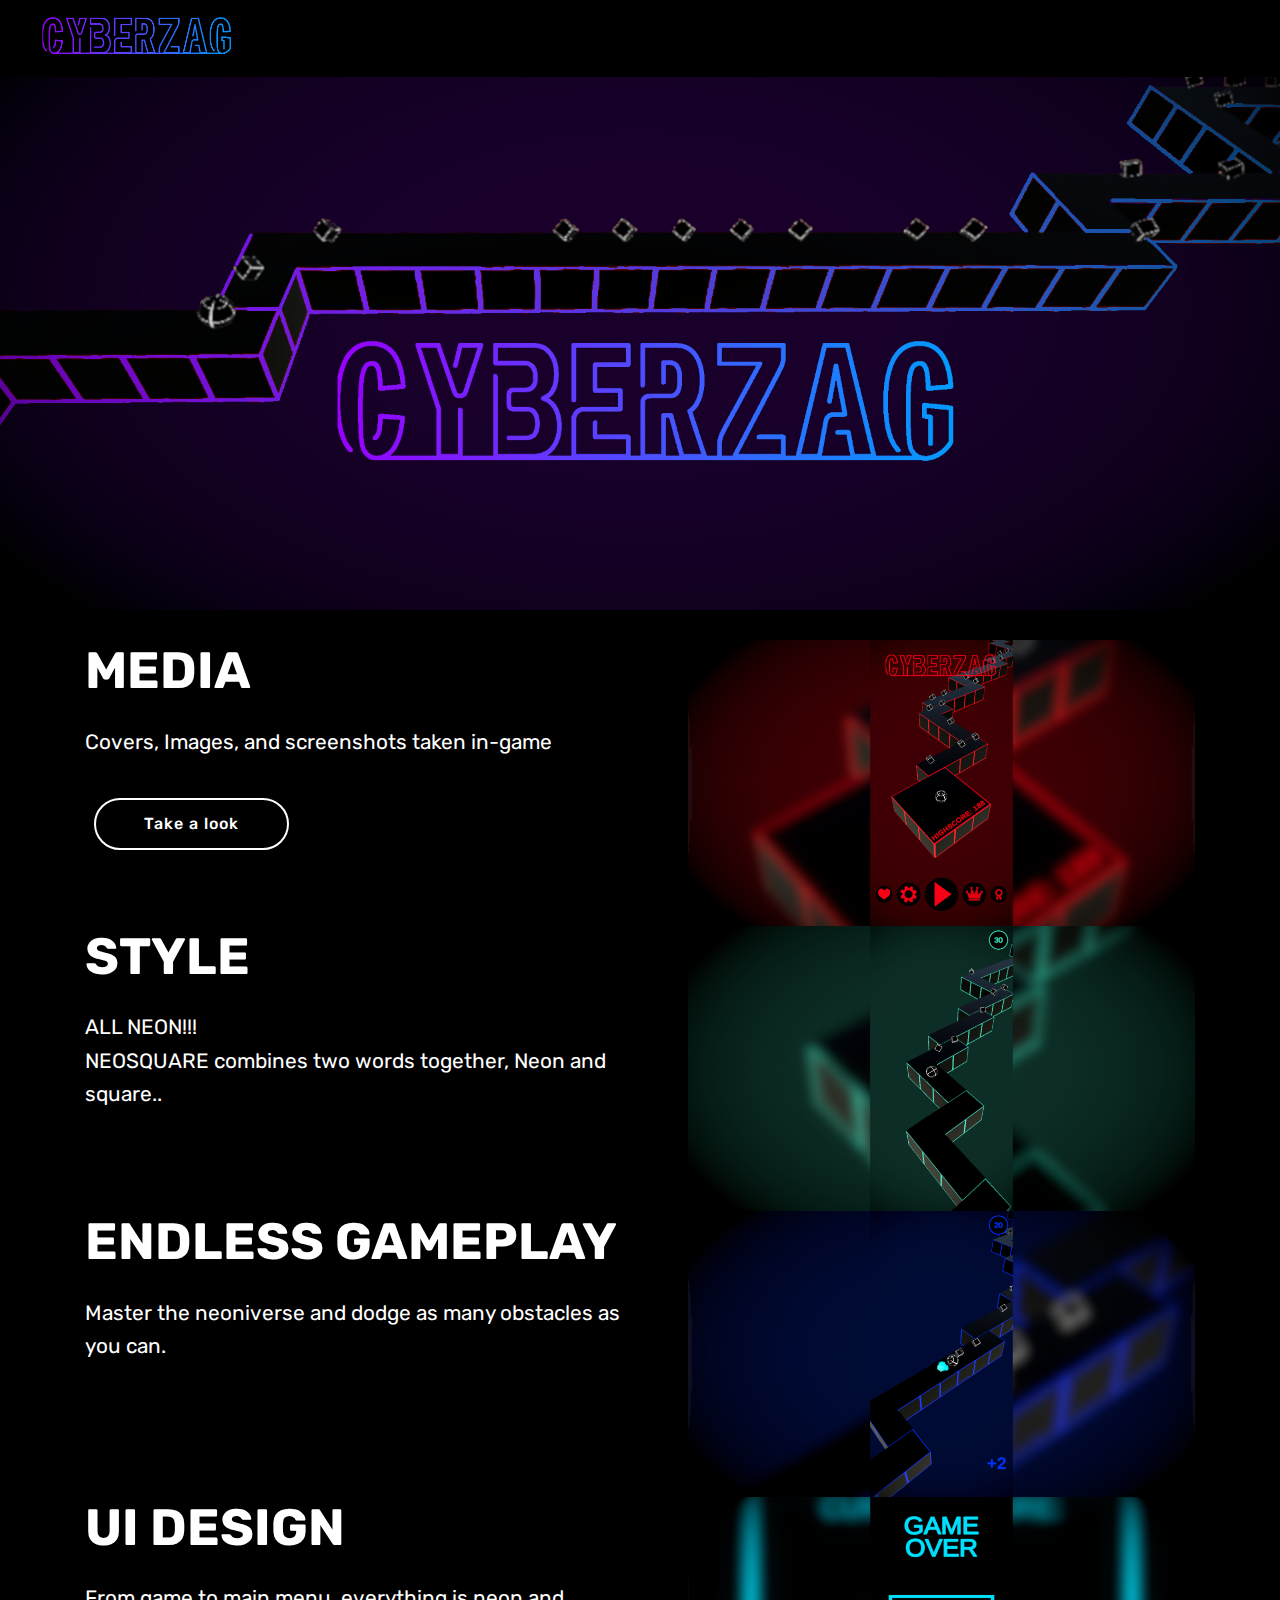
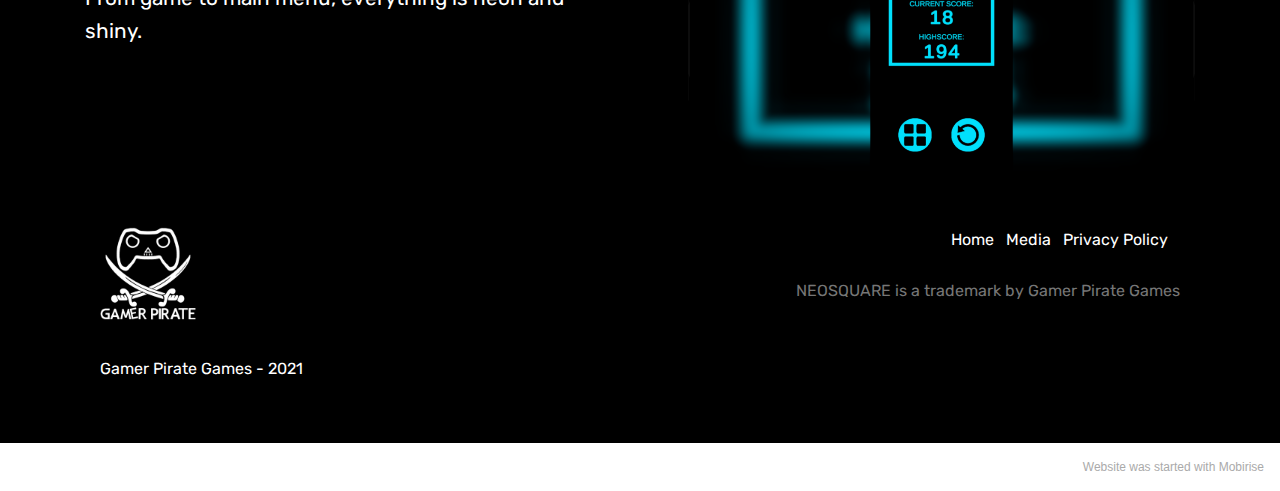
==== index.html @ 1c30560b "First Upload" ====
<!DOCTYPE html>
<html  >
<head>
  <!-- Site made with Mobirise Website Builder v5.4.1, https://mobirise.com -->
  <meta charset="UTF-8">
  <meta http-equiv="X-UA-Compatible" content="IE=edge">
  <meta name="generator" content="Mobirise v5.4.1, mobirise.com">
  <meta name="viewport" content="width=device-width, initial-scale=1, minimum-scale=1">
  <link rel="shortcut icon" href="assets/images/icon.png" type="image/x-icon">
  <meta name="description" content="">
  
  
  <title>Home</title>
  <link rel="stylesheet" href="assets/web/assets/mobirise-icons/mobirise-icons.css">
  <link rel="stylesheet" href="assets/bootstrap/css/bootstrap.min.css">
  <link rel="stylesheet" href="assets/bootstrap/css/bootstrap-grid.min.css">
  <link rel="stylesheet" href="assets/bootstrap/css/bootstrap-reboot.min.css">
  <link rel="stylesheet" href="assets/tether/tether.min.css">
  <link rel="stylesheet" href="assets/dropdown/css/style.css">
  <link rel="stylesheet" href="assets/socicon/css/styles.css">
  <link rel="stylesheet" href="assets/theme/css/style.css">
  <link rel="preload" href="https://fonts.googleapis.com/css?family=Rubik:300,300i,400,400i,500,500i,700,700i,900,900i&display=swap" as="style" onload="this.onload=null;this.rel='stylesheet'">
  <noscript><link rel="stylesheet" href="https://fonts.googleapis.com/css?family=Rubik:300,300i,400,400i,500,500i,700,700i,900,900i&display=swap"></noscript>
  <link rel="preload" as="style" href="assets/mobirise/css/mbr-additional.css"><link rel="stylesheet" href="assets/mobirise/css/mbr-additional.css" type="text/css">
  
  
  
  
</head>
<body>
  
  <section class="menu cid-rv4hzcJgWl" once="menu" id="menu1-0">

    

    <nav class="navbar navbar-expand beta-menu navbar-dropdown align-items-center navbar-fixed-top collapsed">
        <button class="navbar-toggler navbar-toggler-right" type="button" data-toggle="collapse" data-target="#navbarSupportedContent" aria-controls="navbarSupportedContent" aria-expanded="false" aria-label="Toggle navigation">
            <div class="hamburger">
                <span></span>
                <span></span>
                <span></span>
                <span></span>
            </div>
        </button>
        <div class="menu-logo">
            <div class="navbar-brand">
                <span class="navbar-logo">
                    
                         <a href="index.html"><img src="assets/images/logocolors.png" alt="" title="" style="height: 3.8rem;"></a>
                    
                </span>
                
            </div>
        </div>
        <div class="collapse navbar-collapse" id="navbarSupportedContent">
            
            
        </div>
    </nav>
</section>

<section class="cid-rv4hCb0ZAj" id="header2-1">

    

    

    <div class="container align-center">
        <div class="row justify-content-md-center">
            <div class="mbr-white col-md-10">
                <h1 class="mbr-section-title mbr-bold pb-3 mbr-fonts-style display-1"><br><br><br></h1>
                <h3 class="mbr-section-subtitle align-center mbr-light pb-3 mbr-fonts-style display-2"><br><br></h3>
                
                
            </div>
        </div>
    </div>
    
</section>

<section class="header3 cid-rwAGPTjHZg" id="header3-w">

    

    

    <div class="container">
        <div class="media-container-row">
            <div class="mbr-figure" style="width: 100%;">
                <img src="assets/images/0-1.png" alt="" title="">
            </div>

            <div class="media-content">
                <h1 class="mbr-section-title mbr-white pb-3 mbr-fonts-style display-1"><strong>
                    MEDIA</strong></h1>
                
                <div class="mbr-section-text mbr-white pb-3 ">
                    <p class="mbr-text mbr-fonts-style display-5">Covers, Images, and screenshots taken in-game</p>
                </div>
                <div class="mbr-section-btn"><a class="btn btn-md btn-white-outline display-4" href="media.html">Take a look</a></div>
            </div>
        </div>
    </div>

</section>

<section class="header3 cid-rwAHjD47vp" id="header3-x">

    

    

    <div class="container">
        <div class="media-container-row">
            <div class="mbr-figure" style="width: 100%;">
                <img src="assets/images/4.png" alt="" title="">
            </div>

            <div class="media-content">
                <h1 class="mbr-section-title mbr-white pb-3 mbr-fonts-style display-1"><strong>
                    STYLE</strong></h1>
                
                <div class="mbr-section-text mbr-white pb-3 ">
                    <p class="mbr-text mbr-fonts-style display-5">ALL NEON!!!<br>NEOSQUARE combines two words together, Neon and square..</p>
                </div>
                
            </div>
        </div>
    </div>

</section>

<section class="header3 cid-rwAIuv0WbH" id="header3-z">

    

    

    <div class="container">
        <div class="media-container-row">
            <div class="mbr-figure" style="width: 100%;">
                <img src="assets/images/3.png" alt="" title="">
            </div>

            <div class="media-content">
                <h1 class="mbr-section-title mbr-white pb-3 mbr-fonts-style display-1"><strong>
                    ENDLESS GAMEPLAY</strong></h1>
                
                <div class="mbr-section-text mbr-white pb-3 ">
                    <p class="mbr-text mbr-fonts-style display-5">
                        Master the neoniverse and dodge as many obstacles as you can.</p>
                </div>
                
            </div>
        </div>
    </div>

</section>

<section class="header3 cid-rwAHXWSaeE" id="header3-y">

    

    

    <div class="container">
        <div class="media-container-row">
            <div class="mbr-figure" style="width: 100%;">
                <img src="assets/images/2.png" alt="" title="">
            </div>

            <div class="media-content">
                <h1 class="mbr-section-title mbr-white pb-3 mbr-fonts-style display-1"><strong>
                    UI DESIGN</strong></h1>
                
                <div class="mbr-section-text mbr-white pb-3 ">
                    <p class="mbr-text mbr-fonts-style display-5">
                        From game to main menu, everything is neon and shiny.</p>
                </div>
                
            </div>
        </div>
    </div>

</section>

<section class="cid-sMdaYFres6" id="footer5-19">

    

    

    <div class="container">
        <div class="media-container-row">
            <div class="col-md-3">
                <div class="media-wrap">
                    <a href="https://gamerpirate.github.io/" target="_blank">
                       <img src="assets/images/gamer-pirate-logo-fixed-square.png" alt="" title="">
                    </a>
                </div>
            </div>
            <div class="col-md-9">
                <p class="mbr-text align-right links mbr-fonts-style display-7"><a href="index.html">Home</a>&nbsp; &nbsp;<a href="media.html">Media</a>&nbsp; &nbsp;<a href="privacypolicy.html">Privacy Policy</a> &nbsp;&nbsp;<br><br>NEOSQUARE is a trademark by Gamer Pirate Games</p>
            </div>
        </div>
        <div class="footer-lower">
            <div class="media-container-row">
                <div class="col-md-12">
                    <hr>
                </div>
            </div>
            <div class="media-container-row mbr-white">
                <div class="col-md-6 copyright">
                    <p class="mbr-text mbr-fonts-style display-7">
                        Gamer Pirate Games - 2021</p>
                </div>
                <div class="col-md-6">
                    
                </div>
            </div>
        </div>
    </div>
</section><section style="background-color: #fff; font-family: -apple-system, BlinkMacSystemFont, 'Segoe UI', 'Roboto', 'Helvetica Neue', Arial, sans-serif; color:#aaa; font-size:12px; padding: 0; align-items: center; display: flex;"><a href="https://mobirise.site/j" style="flex: 1 1; height: 3rem; padding-left: 1rem;"></a><p style="flex: 0 0 auto; margin:0; padding-right:1rem;">Website <a href="https://mobirise.site/f" style="color:#aaa;">was started</a> with Mobirise</p></section><script src="assets/popper/popper.min.js"></script>  <script src="assets/web/assets/jquery/jquery.min.js"></script>  <script src="assets/bootstrap/js/bootstrap.min.js"></script>  <script src="assets/tether/tether.min.js"></script>  <script src="assets/smoothscroll/smooth-scroll.js"></script>  <script src="assets/dropdown/js/nav-dropdown.js"></script>  <script src="assets/dropdown/js/navbar-dropdown.js"></script>  <script src="assets/touchswipe/jquery.touch-swipe.min.js"></script>  <script src="assets/theme/js/script.js"></script>  
  
  
</body>
</html>
---- assets/web/assets/mobirise-icons/mobirise-icons.css ----
@font-face {
  font-family: 'MobiriseIcons';
  src:  url('mobirise-icons.eot?spat4u');
  src:  url('mobirise-icons.eot?spat4u#iefix') format('embedded-opentype'),
    url('mobirise-icons.ttf?spat4u') format('truetype'),
    url('mobirise-icons.woff?spat4u') format('woff'),
    url('mobirise-icons.svg?spat4u#MobiriseIcons') format('svg');
  font-weight: normal;
  font-style: normal;
  font-display: swap;
}

[class^="mbri-"], [class*=" mbri-"] {
  /* use !important to prevent issues with browser extensions that change fonts */
  font-family: MobiriseIcons !important;
  speak: none;
  font-style: normal;
  font-weight: normal;
  font-variant: normal;
  text-transform: none;
  line-height: 1;

  /* Better Font Rendering =========== */
  -webkit-font-smoothing: antialiased;
  -moz-osx-font-smoothing: grayscale;
}

.mbri-add-submenu:before {
  content: "\e900";
}
.mbri-alert:before {
  content: "\e901";
}
.mbri-align-center:before {
  content: "\e902";
}
.mbri-align-justify:before {
  content: "\e903";
}
.mbri-align-left:before {
  content: "\e904";
}
.mbri-align-right:before {
  content: "\e905";
}
.mbri-android:before {
  content: "\e906";
}
.mbri-apple:before {
  content: "\e907";
}
.mbri-arrow-down:before {
  content: "\e908";
}
.mbri-arrow-next:before {
  content: "\e909";
}
.mbri-arrow-prev:before {
  content: "\e90a";
}
.mbri-arrow-up:before {
  content: "\e90b";
}
.mbri-bold:before {
  content: "\e90c";
}
.mbri-bookmark:before {
  content: "\e90d";
}
.mbri-bootstrap:before {
  content: "\e90e";
}
.mbri-briefcase:before {
  content: "\e90f";
}
.mbri-browse:before {
  content: "\e910";
}
.mbri-bulleted-list:before {
  content: "\e911";
}
.mbri-calendar:before {
  content: "\e912";
}
.mbri-camera:before {
  content: "\e913";
}
.mbri-cart-add:before {
  content: "\e914";
}
.mbri-cart-full:before {
  content: "\e915";
}
.mbri-cash:before {
  content: "\e916";
}
.mbri-change-style:before {
  content: "\e917";
}
.mbri-chat:before {
  content: "\e918";
}
.mbri-clock:before {
  content: "\e919";
}
.mbri-close:before {
  content: "\e91a";
}
.mbri-cloud:before {
  content: "\e91b";
}
.mbri-code:before {
  content: "\e91c";
}
.mbri-contact-form:before {
  content: "\e91d";
}
.mbri-credit-card:before {
  content: "\e91e";
}
.mbri-cursor-click:before {
  content: "\e91f";
}
.mbri-cust-feedback:before {
  content: "\e920";
}
.mbri-database:before {
  content: "\e921";
}
.mbri-delivery:before {
  content: "\e922";
}
.mbri-desktop:before {
  content: "\e923";
}
.mbri-devices:before {
  content: "\e924";
}
.mbri-down:before {
  content: "\e925";
}
.mbri-download:before {
  content: "\e989";
}
.mbri-drag-n-drop:before {
  content: "\e927";
}
.mbri-drag-n-drop2:before {
  content: "\e928";
}
.mbri-edit:before {
  content: "\e929";
}
.mbri-edit2:before {
  content: "\e92a";
}
.mbri-error:before {
  content: "\e92b";
}
.mbri-extension:before {
  content: "\e92c";
}
.mbri-features:before {
  content: "\e92d";
}
.mbri-file:before {
  content: "\e92e";
}
.mbri-flag:before {
  content: "\e92f";
}
.mbri-folder:before {
  content: "\e930";
}
.mbri-gift:before {
  content: "\e931";
}
.mbri-github:before {
  content: "\e932";
}
.mbri-globe:before {
  content: "\e933";
}
.mbri-globe-2:before {
  content: "\e934";
}
.mbri-growing-chart:before {
  content: "\e935";
}
.mbri-hearth:before {
  content: "\e936";
}
.mbri-help:before {
  content: "\e937";
}
.mbri-home:before {
  content: "\e938";
}
.mbri-hot-cup:before {
  content: "\e939";
}
.mbri-idea:before {
  content: "\e93a";
}
.mbri-image-gallery:before {
  content: "\e93b";
}
.mbri-image-slider:before {
  content: "\e93c";
}
.mbri-info:before {
  content: "\e93d";
}
.mbri-italic:before {
  content: "\e93e";
}
.mbri-key:before {
  content: "\e93f";
}
.mbri-laptop:before {
  content: "\e940";
}
.mbri-layers:before {
  content: "\e941";
}
.mbri-left-right:before {
  content: "\e942";
}
.mbri-left:before {
  content: "\e943";
}
.mbri-letter:before {
  content: "\e944";
}
.mbri-like:before {
  content: "\e945";
}
.mbri-link:before {
  content: "\e946";
}
.mbri-lock:before {
  content: "\e947";
}
.mbri-login:before {
  content: "\e948";
}
.mbri-logout:before {
  content: "\e949";
}
.mbri-magic-stick:before {
  content: "\e94a";
}
.mbri-map-pin:before {
  content: "\e94b";
}
.mbri-menu:before {
  content: "\e94c";
}
.mbri-mobile:before {
  content: "\e94d";
}
.mbri-mobile2:before {
  content: "\e94e";
}
.mbri-mobirise:before {
  content: "\e94f";
}
.mbri-more-horizontal:before {
  content: "\e950";
}
.mbri-more-vertical:before {
  content: "\e951";
}
.mbri-music:before {
  content: "\e952";
}
.mbri-new-file:before {
  content: "\e953";
}
.mbri-numbered-list:before {
  content: "\e954";
}
.mbri-opened-folder:before {
  content: "\e955";
}
.mbri-pages:before {
  content: "\e956";
}
.mbri-paper-plane:before {
  content: "\e957";
}
.mbri-paperclip:before {
  content: "\e958";
}
.mbri-photo:before {
  content: "\e959";
}
.mbri-photos:before {
  content: "\e95a";
}
.mbri-pin:before {
  content: "\e95b";
}
.mbri-play:before {
  content: "\e95c";
}
.mbri-plus:before {
  content: "\e95d";
}
.mbri-preview:before {
  content: "\e95e";
}
.mbri-print:before {
  content: "\e95f";
}
.mbri-protect:before {
  content: "\e960";
}
.mbri-question:before {
  content: "\e961";
}
.mbri-quote-left:before {
  content: "\e962";
}
.mbri-quote-right:before {
  content: "\e963";
}
.mbri-refresh:before {
  content: "\e964";
}
.mbri-responsive:before {
  content: "\e965";
}
.mbri-right:before {
  content: "\e966";
}
.mbri-rocket:before {
  content: "\e967";
}
.mbri-sad-face:before {
  content: "\e968";
}
.mbri-sale:before {
  content: "\e969";
}
.mbri-save:before {
  content: "\e96a";
}
.mbri-search:before {
  content: "\e96b";
}
.mbri-setting:before {
  content: "\e96c";
}
.mbri-setting2:before {
  content: "\e96d";
}
.mbri-setting3:before {
  content: "\e96e";
}
.mbri-share:before {
  content: "\e96f";
}
.mbri-shopping-bag:before {
  content: "\e970";
}
.mbri-shopping-basket:before {
  content: "\e971";
}
.mbri-shopping-cart:before {
  content: "\e972";
}
.mbri-sites:before {
  content: "\e973";
}
.mbri-smile-face:before {
  content: "\e974";
}
.mbri-speed:before {
  content: "\e975";
}
.mbri-star:before {
  content: "\e976";
}
.mbri-success:before {
  content: "\e977";
}
.mbri-sun:before {
  content: "\e978";
}
.mbri-sun2:before {
  content: "\e979";
}
.mbri-tablet:before {
  content: "\e97a";
}
.mbri-tablet-vertical:before {
  content: "\e97b";
}
.mbri-target:before {
  content: "\e97c";
}
.mbri-timer:before {
  content: "\e97d";
}
.mbri-to-ftp:before {
  content: "\e97e";
}
.mbri-to-local-drive:before {
  content: "\e97f";
}
.mbri-touch-swipe:before {
  content: "\e980";
}
.mbri-touch:before {
  content: "\e981";
}
.mbri-trash:before {
  content: "\e982";
}
.mbri-underline:before {
  content: "\e983";
}
.mbri-unlink:before {
  content: "\e984";
}
.mbri-unlock:before {
  content: "\e985";
}
.mbri-up-down:before {
  content: "\e986";
}
.mbri-up:before {
  content: "\e987";
}
.mbri-update:before {
  content: "\e988";
}
.mbri-upload:before {
 content: "\e926"; 
}
.mbri-user:before {
  content: "\e98a";
}
.mbri-user2:before {
  content: "\e98b";
}
.mbri-users:before {
  content: "\e98c";
}
.mbri-video:before {
  content: "\e98d";
}
.mbri-video-play:before {
  content: "\e98e";
}
.mbri-watch:before {
  content: "\e98f";
}
.mbri-website-theme:before {
  content: "\e990";
}
.mbri-wifi:before {
  content: "\e991";
}
.mbri-windows:before {
  content: "\e992";
}
.mbri-zoom-out:before {
  content: "\e993";
}
.mbri-redo:before {
  content: "\e994";
}
.mbri-undo:before {
  content: "\e995";
}
---- assets/dropdown/css/style.css ----
.navbar-dropdown {
  left: 0;
  padding: 0;
  position: absolute;
  right: 0;
  top: 0;
  transition: all 0.45s ease;
  z-index: 1030;
  background: #282828; }
  .navbar-dropdown .navbar-logo {
    margin-right: 0.8rem;
    transition: margin 0.3s ease-in-out;
    vertical-align: middle; }
    .navbar-dropdown .navbar-logo img {
      height: 3.125rem;
      transition: all 0.3s ease-in-out; }
    .navbar-dropdown .navbar-logo.mbr-iconfont {
      font-size: 3.125rem;
      line-height: 3.125rem; }
  .navbar-dropdown .navbar-caption {
    font-weight: 700;
    white-space: normal;
    vertical-align: -4px;
    line-height: 3.125rem !important; }
    .navbar-dropdown .navbar-caption, .navbar-dropdown .navbar-caption:hover {
      color: inherit;
      text-decoration: none; }
  .navbar-dropdown .mbr-iconfont + .navbar-caption {
    vertical-align: -1px; }
  .navbar-dropdown.navbar-fixed-top {
    position: fixed; }
  .navbar-dropdown .navbar-brand span {
    vertical-align: -4px; }
  .navbar-dropdown.bg-color.transparent {
    background: none; }
  .navbar-dropdown.navbar-short .navbar-brand {
    padding: 0.625rem 0; }
    .navbar-dropdown.navbar-short .navbar-brand span {
      vertical-align: -1px; }
  .navbar-dropdown.navbar-short .navbar-caption {
    line-height: 2.375rem !important;
    vertical-align: -2px; }
  .navbar-dropdown.navbar-short .navbar-logo {
    margin-right: 0.5rem; }
    .navbar-dropdown.navbar-short .navbar-logo img {
      height: 2.375rem; }
    .navbar-dropdown.navbar-short .navbar-logo.mbr-iconfont {
      font-size: 2.375rem;
      line-height: 2.375rem; }
  .navbar-dropdown.navbar-short .mbr-table-cell {
    height: 3.625rem; }
  .navbar-dropdown .navbar-close {
    left: 0.6875rem;
    position: fixed;
    top: 0.75rem;
    z-index: 1000; }
  .navbar-dropdown .hamburger-icon {
    content: "";
    display: inline-block;
    vertical-align: middle;
    width: 16px;
    -webkit-box-shadow: 0 -6px 0 1px #282828,0 0 0 1px #282828,0 6px 0 1px #282828;
    -moz-box-shadow: 0 -6px 0 1px #282828,0 0 0 1px #282828,0 6px 0 1px #282828;
    box-shadow: 0 -6px 0 1px #282828,0 0 0 1px #282828,0 6px 0 1px #282828; }

.dropdown-menu .dropdown-toggle[data-toggle="dropdown-submenu"]::after {
  border-bottom: 0.35em solid transparent;
  border-left: 0.35em solid;
  border-right: 0;
  border-top: 0.35em solid transparent;
  margin-left: 0.3rem; }

.dropdown-menu .dropdown-item:focus {
  outline: 0; }

.nav-dropdown {
  font-size: 0.75rem;
  font-weight: 500;
  height: auto !important; }
  .nav-dropdown .nav-btn {
    padding-left: 1rem; }
  .nav-dropdown .link {
    margin: .667em 1.667em;
    font-weight: 500;
    padding: 0;
    transition: color .2s ease-in-out; }
    .nav-dropdown .link.dropdown-toggle {
      margin-right: 2.583em; }
      .nav-dropdown .link.dropdown-toggle::after {
        margin-left: .25rem;
        border-top: 0.35em solid;
        border-right: 0.35em solid transparent;
        border-left: 0.35em solid transparent;
        border-bottom: 0; }
      .nav-dropdown .link.dropdown-toggle[aria-expanded="true"] {
        margin: 0;
        padding: 0.667em 3.263em  0.667em 1.667em; }
  .nav-dropdown .link::after,
  .nav-dropdown .dropdown-item::after {
    color: inherit; }
  .nav-dropdown .btn {
    font-size: 0.75rem;
    font-weight: 700;
    letter-spacing: 0;
    margin-bottom: 0;
    padding-left: 1.25rem;
    padding-right: 1.25rem; }
  .nav-dropdown .dropdown-menu {
    border-radius: 0;
    border: 0;
    left: 0;
    margin: 0;
    padding-bottom: 1.25rem;
    padding-top: 1.25rem;
    position: relative; }
  .nav-dropdown .dropdown-submenu {
    margin-left: 0.125rem;
    top: 0; }
  .nav-dropdown .dropdown-item {
    font-weight: 500;
    line-height: 2;
    padding: 0.3846em 4.615em 0.3846em 1.5385em;
    position: relative;
    transition: color .2s ease-in-out, background-color .2s ease-in-out; }
    .nav-dropdown .dropdown-item::after {
      margin-top: -0.3077em;
      position: absolute;
      right: 1.1538em;
      top: 50%; }
    .nav-dropdown .dropdown-item:focus, .nav-dropdown .dropdown-item:hover {
      background: none; }

@media (max-width: 767px) {
  .nav-dropdown.navbar-toggleable-sm {
    bottom: 0;
    display: none;
    left: 0;
    overflow-x: hidden;
    position: fixed;
    top: 0;
    transform: translateX(-100%);
    -ms-transform: translateX(-100%);
    -webkit-transform: translateX(-100%);
    width: 18.75rem;
    z-index: 999; } }
.nav-dropdown.navbar-toggleable-xl {
  bottom: 0;
  display: none;
  left: 0;
  overflow-x: hidden;
  position: fixed;
  top: 0;
  transform: translateX(-100%);
  -ms-transform: translateX(-100%);
  -webkit-transform: translateX(-100%);
  width: 18.75rem;
  z-index: 999; }

.nav-dropdown-sm {
  display: block !important;
  overflow-x: hidden;
  overflow: auto;
  padding-top: 3.875rem; }
  .nav-dropdown-sm::after {
    content: "";
    display: block;
    height: 3rem;
    width: 100%; }
  .nav-dropdown-sm.collapse.in ~ .navbar-close {
    display: block !important; }
  .nav-dropdown-sm.collapsing, .nav-dropdown-sm.collapse.in {
    transform: translateX(0);
    -ms-transform: translateX(0);
    -webkit-transform: translateX(0);
    transition: all 0.25s ease-out;
    -webkit-transition: all 0.25s ease-out;
    background: #282828; }
  .nav-dropdown-sm.collapsing[aria-expanded="false"] {
    transform: translateX(-100%);
    -ms-transform: translateX(-100%);
    -webkit-transform: translateX(-100%); }
  .nav-dropdown-sm .nav-item {
    display: block;
    margin-left: 0 !important;
    padding-left: 0; }
  .nav-dropdown-sm .link,
  .nav-dropdown-sm .dropdown-item {
    border-top: 1px dotted rgba(255, 255, 255, 0.1);
    font-size: 0.8125rem;
    line-height: 1.6;
    margin: 0 !important;
    padding: 0.875rem 2.4rem 0.875rem 1.5625rem !important;
    position: relative;
    white-space: normal; }
    .nav-dropdown-sm .link:focus, .nav-dropdown-sm .link:hover,
    .nav-dropdown-sm .dropdown-item:focus,
    .nav-dropdown-sm .dropdown-item:hover {
      background: rgba(0, 0, 0, 0.2) !important;
      color: #c0a375; }
  .nav-dropdown-sm .nav-btn {
    position: relative;
    padding: 1.5625rem 1.5625rem 0 1.5625rem; }
    .nav-dropdown-sm .nav-btn::before {
      border-top: 1px dotted rgba(255, 255, 255, 0.1);
      content: "";
      left: 0;
      position: absolute;
      top: 0;
      width: 100%; }
    .nav-dropdown-sm .nav-btn + .nav-btn {
      padding-top: 0.625rem; }
      .nav-dropdown-sm .nav-btn + .nav-btn::before {
        display: none; }
  .nav-dropdown-sm .btn {
    padding: 0.625rem 0; }
  .nav-dropdown-sm .dropdown-toggle[data-toggle="dropdown-submenu"]::after {
    margin-left: .25rem;
    border-top: 0.35em solid;
    border-right: 0.35em solid transparent;
    border-left: 0.35em solid transparent;
    border-bottom: 0; }
  .nav-dropdown-sm .dropdown-toggle[data-toggle="dropdown-submenu"][aria-expanded="true"]::after {
    border-top: 0;
    border-right: 0.35em solid transparent;
    border-left: 0.35em solid transparent;
    border-bottom: 0.35em solid; }
  .nav-dropdown-sm .dropdown-menu {
    margin: 0;
    padding: 0;
    position: relative;
    top: 0;
    left: 0;
    width: 100%;
    border: 0;
    float: none;
    border-radius: 0;
    background: none; }
  .nav-dropdown-sm .dropdown-submenu {
    left: 100%;
    margin-left: 0.125rem;
    margin-top: -1.25rem;
    top: 0; }

.navbar-toggleable-sm .nav-dropdown .dropdown-menu {
  position: absolute; }

.navbar-toggleable-sm .nav-dropdown .dropdown-submenu {
  left: 100%;
  margin-left: 0.125rem;
  margin-top: -1.25rem;
  top: 0; }

.navbar-toggleable-sm.opened .nav-dropdown .dropdown-menu {
  position: relative; }

.navbar-toggleable-sm.opened .nav-dropdown .dropdown-submenu {
  left: 0;
  margin-left: 00rem;
  margin-top: 0rem;
  top: 0; }

.is-builder .nav-dropdown.collapsing {
  transition: none !important; }

/*# sourceMappingURL=style.css.map */
---- assets/socicon/css/styles.css ----
@charset "UTF-8";

@font-face {
  font-family: 'Socicon';
  src:  url('../fonts/socicon.eot');
  src:  url('../fonts/socicon.eot?#iefix') format('embedded-opentype'),
    url('../fonts/socicon.woff2') format('woff2'),
    url('../fonts/socicon.ttf') format('truetype'),
    url('../fonts/socicon.woff') format('woff'),
    url('../fonts/socicon.svg#socicon') format('svg');
  font-weight: normal;
  font-style: normal;
}

[data-icon]:before {
  font-family: "socicon" !important;
  content: attr(data-icon);
  font-style: normal !important;
  font-weight: normal !important;
  font-variant: normal !important;
  text-transform: none !important;
  speak: none;
  line-height: 1;
  -webkit-font-smoothing: antialiased;
  -moz-osx-font-smoothing: grayscale;
}

[class^="socicon-"], [class*=" socicon-"] {
  /* use !important to prevent issues with browser extensions that change fonts */
  font-family: 'Socicon' !important;
  speak: none;
  font-style: normal;
  font-weight: normal;
  font-variant: normal;
  text-transform: none;
  line-height: 1;

  /* Better Font Rendering =========== */
  -webkit-font-smoothing: antialiased;
  -moz-osx-font-smoothing: grayscale;
}

.socicon-eitaa:before {
  content: "\e97c";
}
.socicon-soroush:before {
  content: "\e97d";
}
.socicon-bale:before {
  content: "\e97e";
}
.socicon-zazzle:before {
  content: "\e97b";
}
.socicon-society6:before {
  content: "\e97a";
}
.socicon-redbubble:before {
  content: "\e979";
}
.socicon-avvo:before {
  content: "\e978";
}
.socicon-stitcher:before {
  content: "\e977";
}
.socicon-googlehangouts:before {
  content: "\e974";
}
.socicon-dlive:before {
  content: "\e975";
}
.socicon-vsco:before {
  content: "\e976";
}
.socicon-flipboard:before {
  content: "\e973";
}
.socicon-ubuntu:before {
  content: "\e958";
}
.socicon-artstation:before {
  content: "\e959";
}
.socicon-invision:before {
  content: "\e95a";
}
.socicon-torial:before {
  content: "\e95b";
}
.socicon-collectorz:before {
  content: "\e95c";
}
.socicon-seenthis:before {
  content: "\e95d";
}
.socicon-googleplaymusic:before {
  content: "\e95e";
}
.socicon-debian:before {
  content: "\e95f";
}
.socicon-filmfreeway:before {
  content: "\e960";
}
.socicon-gnome:before {
  content: "\e961";
}
.socicon-itchio:before {
  content: "\e962";
}
.socicon-jamendo:before {
  content: "\e963";
}
.socicon-mix:before {
  content: "\e964";
}
.socicon-sharepoint:before {
  content: "\e965";
}
.socicon-tinder:before {
  content: "\e966";
}
.socicon-windguru:before {
  content: "\e967";
}
.socicon-cdbaby:before {
  content: "\e968";
}
.socicon-elementaryos:before {
  content: "\e969";
}
.socicon-stage32:before {
  content: "\e96a";
}
.socicon-tiktok:before {
  content: "\e96b";
}
.socicon-gitter:before {
  content: "\e96c";
}
.socicon-letterboxd:before {
  content: "\e96d";
}
.socicon-threema:before {
  content: "\e96e";
}
.socicon-splice:before {
  content: "\e96f";
}
.socicon-metapop:before {
  content: "\e970";
}
.socicon-naver:before {
  content: "\e971";
}
.socicon-remote:before {
  content: "\e972";
}
.socicon-internet:before {
  content: "\e957";
}
.socicon-moddb:before {
  content: "\e94b";
}
.socicon-indiedb:before {
  content: "\e94c";
}
.socicon-traxsource:before {
  content: "\e94d";
}
.socicon-gamefor:before {
  content: "\e94e";
}
.socicon-pixiv:before {
  content: "\e94f";
}
.socicon-myanimelist:before {
  content: "\e950";
}
.socicon-blackberry:before {
  content: "\e951";
}
.socicon-wickr:before {
  content: "\e952";
}
.socicon-spip:before {
  content: "\e953";
}
.socicon-napster:before {
  content: "\e954";
}
.socicon-beatport:before {
  content: "\e955";
}
.socicon-hackerone:before {
  content: "\e956";
}
.socicon-hackernews:before {
  content: "\e946";
}
.socicon-smashwords:before {
  content: "\e947";
}
.socicon-kobo:before {
  content: "\e948";
}
.socicon-bookbub:before {
  content: "\e949";
}
.socicon-mailru:before {
  content: "\e94a";
}
.socicon-gitlab:before {
  content: "\e945";
}
.socicon-instructables:before {
  content: "\e944";
}
.socicon-portfolio:before {
  content: "\e943";
}
.socicon-codered:before {
  content: "\e940";
}
.socicon-origin:before {
  content: "\e941";
}
.socicon-nextdoor:before {
  content: "\e942";
}
.socicon-udemy:before {
  content: "\e93f";
}
.socicon-livemaster:before {
  content: "\e93e";
}
.socicon-crunchbase:before {
  content: "\e93b";
}
.socicon-homefy:before {
  content: "\e93c";
}
.socicon-calendly:before {
  content: "\e93d";
}
.socicon-realtor:before {
  content: "\e90f";
}
.socicon-tidal:before {
  content: "\e910";
}
.socicon-qobuz:before {
  content: "\e911";
}
.socicon-natgeo:before {
  content: "\e912";
}
.socicon-mastodon:before {
  content: "\e913";
}
.socicon-unsplash:before {
  content: "\e914";
}
.socicon-homeadvisor:before {
  content: "\e915";
}
.socicon-angieslist:before {
  content: "\e916";
}
.socicon-codepen:before {
  content: "\e917";
}
.socicon-slack:before {
  content: "\e918";
}
.socicon-openaigym:before {
  content: "\e919";
}
.socicon-logmein:before {
  content: "\e91a";
}
.socicon-fiverr:before {
  content: "\e91b";
}
.socicon-gotomeeting:before {
  content: "\e91c";
}
.socicon-aliexpress:before {
  content: "\e91d";
}
.socicon-guru:before {
  content: "\e91e";
}
.socicon-appstore:before {
  content: "\e91f";
}
.socicon-homes:before {
  content: "\e920";
}
.socicon-zoom:before {
  content: "\e921";
}
.socicon-alibaba:before {
  content: "\e922";
}
.socicon-craigslist:before {
  content: "\e923";
}
.socicon-wix:before {
  content: "\e924";
}
.socicon-redfin:before {
  content: "\e925";
}
.socicon-googlecalendar:before {
  content: "\e926";
}
.socicon-shopify:before {
  content: "\e927";
}
.socicon-freelancer:before {
  content: "\e928";
}
.socicon-seedrs:before {
  content: "\e929";
}
.socicon-bing:before {
  content: "\e92a";
}
.socicon-doodle:before {
  content: "\e92b";
}
.socicon-bonanza:before {
  content: "\e92c";
}
.socicon-squarespace:before {
  content: "\e92d";
}
.socicon-toptal:before {
  content: "\e92e";
}
.socicon-gust:before {
  content: "\e92f";
}
.socicon-ask:before {
  content: "\e930";
}
.socicon-trulia:before {
  content: "\e931";
}
.socicon-loomly:before {
  content: "\e932";
}
.socicon-ghost:before {
  content: "\e933";
}
.socicon-upwork:before {
  content: "\e934";
}
.socicon-fundable:before {
  content: "\e935";
}
.socicon-booking:before {
  content: "\e936";
}
.socicon-googlemaps:before {
  content: "\e937";
}
.socicon-zillow:before {
  content: "\e938";
}
.socicon-niconico:before {
  content: "\e939";
}
.socicon-toneden:before {
  content: "\e93a";
}
.socicon-augment:before {
  content: "\e908";
}
.socicon-bitbucket:before {
  content: "\e909";
}
.socicon-fyuse:before {
  content: "\e90a";
}
.socicon-yt-gaming:before {
  content: "\e90b";
}
.socicon-sketchfab:before {
  content: "\e90c";
}
.socicon-mobcrush:before {
  content: "\e90d";
}
.socicon-microsoft:before {
  content: "\e90e";
}
.socicon-pandora:before {
  content: "\e907";
}
.socicon-messenger:before {
  content: "\e906";
}
.socicon-gamewisp:before {
  content: "\e905";
}
.socicon-bloglovin:before {
  content: "\e904";
}
.socicon-tunein:before {
  content: "\e903";
}
.socicon-gamejolt:before {
  content: "\e901";
}
.socicon-trello:before {
  content: "\e902";
}
.socicon-spreadshirt:before {
  content: "\e900";
}
.socicon-500px:before {
  content: "\e000";
}
.socicon-8tracks:before {
  content: "\e001";
}
.socicon-airbnb:before {
  content: "\e002";
}
.socicon-alliance:before {
  content: "\e003";
}
.socicon-amazon:before {
  content: "\e004";
}
.socicon-amplement:before {
  content: "\e005";
}
.socicon-android:before {
  content: "\e006";
}
.socicon-angellist:before {
  content: "\e007";
}
.socicon-apple:before {
  content: "\e008";
}
.socicon-appnet:before {
  content: "\e009";
}
.socicon-baidu:before {
  content: "\e00a";
}
.socicon-bandcamp:before {
  content: "\e00b";
}
.socicon-battlenet:before {
  content: "\e00c";
}
.socicon-mixer:before {
  content: "\e00d";
}
.socicon-bebee:before {
  content: "\e00e";
}
.socicon-bebo:before {
  content: "\e00f";
}
.socicon-behance:before {
  content: "\e010";
}
.socicon-blizzard:before {
  content: "\e011";
}
.socicon-blogger:before {
  content: "\e012";
}
.socicon-buffer:before {
  content: "\e013";
}
.socicon-chrome:before {
  content: "\e014";
}
.socicon-coderwall:before {
  content: "\e015";
}
.socicon-curse:before {
  content: "\e016";
}
.socicon-dailymotion:before {
  content: "\e017";
}
.socicon-deezer:before {
  content: "\e018";
}
.socicon-delicious:before {
  content: "\e019";
}
.socicon-deviantart:before {
  content: "\e01a";
}
.socicon-diablo:before {
  content: "\e01b";
}
.socicon-digg:before {
  content: "\e01c";
}
.socicon-discord:before {
  content: "\e01d";
}
.socicon-disqus:before {
  content: "\e01e";
}
.socicon-douban:before {
  content: "\e01f";
}
.socicon-draugiem:before {
  content: "\e020";
}
.socicon-dribbble:before {
  content: "\e021";
}
.socicon-drupal:before {
  content: "\e022";
}
.socicon-ebay:before {
  content: "\e023";
}
.socicon-ello:before {
  content: "\e024";
}
.socicon-endomodo:before {
  content: "\e025";
}
.socicon-envato:before {
  content: "\e026";
}
.socicon-etsy:before {
  content: "\e027";
}
.socicon-facebook:before {
  content: "\e028";
}
.socicon-feedburner:before {
  content: "\e029";
}
.socicon-filmweb:before {
  content: "\e02a";
}
.socicon-firefox:before {
  content: "\e02b";
}
.socicon-flattr:before {
  content: "\e02c";
}
.socicon-flickr:before {
  content: "\e02d";
}
.socicon-formulr:before {
  content: "\e02e";
}
.socicon-forrst:before {
  content: "\e02f";
}
.socicon-foursquare:before {
  content: "\e030";
}
.socicon-friendfeed:before {
  content: "\e031";
}
.socicon-github:before {
  content: "\e032";
}
.socicon-goodreads:before {
  content: "\e033";
}
.socicon-google:before {
  content: "\e034";
}
.socicon-googlescholar:before {
  content: "\e035";
}
.socicon-googlegroups:before {
  content: "\e036";
}
.socicon-googlephotos:before {
  content: "\e037";
}
.socicon-googleplus:before {
  content: "\e038";
}
.socicon-grooveshark:before {
  content: "\e039";
}
.socicon-hackerrank:before {
  content: "\e03a";
}
.socicon-hearthstone:before {
  content: "\e03b";
}
.socicon-hellocoton:before {
  content: "\e03c";
}
.socicon-heroes:before {
  content: "\e03d";
}
.socicon-smashcast:before {
  content: "\e03e";
}
.socicon-horde:before {
  content: "\e03f";
}
.socicon-houzz:before {
  content: "\e040";
}
.socicon-icq:before {
  content: "\e041";
}
.socicon-identica:before {
  content: "\e042";
}
.socicon-imdb:before {
  content: "\e043";
}
.socicon-instagram:before {
  content: "\e044";
}
.socicon-issuu:before {
  content: "\e045";
}
.socicon-istock:before {
  content: "\e046";
}
.socicon-itunes:before {
  content: "\e047";
}
.socicon-keybase:before {
  content: "\e048";
}
.socicon-lanyrd:before {
  content: "\e049";
}
.socicon-lastfm:before {
  content: "\e04a";
}
.socicon-line:before {
  content: "\e04b";
}
.socicon-linkedin:before {
  content: "\e04c";
}
.socicon-livejournal:before {
  content: "\e04d";
}
.socicon-lyft:before {
  content: "\e04e";
}
.socicon-macos:before {
  content: "\e04f";
}
.socicon-mail:before {
  content: "\e050";
}
.socicon-medium:before {
  content: "\e051";
}
.socicon-meetup:before {
  content: "\e052";
}
.socicon-mixcloud:before {
  content: "\e053";
}
.socicon-modelmayhem:before {
  content: "\e054";
}
.socicon-mumble:before {
  content: "\e055";
}
.socicon-myspace:before {
  content: "\e056";
}
.socicon-newsvine:before {
  content: "\e057";
}
.socicon-nintendo:before {
  content: "\e058";
}
.socicon-npm:before {
  content: "\e059";
}
.socicon-odnoklassniki:before {
  content: "\e05a";
}
.socicon-openid:before {
  content: "\e05b";
}
.socicon-opera:before {
  content: "\e05c";
}
.socicon-outlook:before {
  content: "\e05d";
}
.socicon-overwatch:before {
  content: "\e05e";
}
.socicon-patreon:before {
  content: "\e05f";
}
.socicon-paypal:before {
  content: "\e060";
}
.socicon-periscope:before {
  content: "\e061";
}
.socicon-persona:before {
  content: "\e062";
}
.socicon-pinterest:before {
  content: "\e063";
}
.socicon-play:before {
  content: "\e064";
}
.socicon-player:before {
  content: "\e065";
}
.socicon-playstation:before {
  content: "\e066";
}
.socicon-pocket:before {
  content: "\e067";
}
.socicon-qq:before {
  content: "\e068";
}
.socicon-quora:before {
  content: "\e069";
}
.socicon-raidcall:before {
  content: "\e06a";
}
.socicon-ravelry:before {
  content: "\e06b";
}
.socicon-reddit:before {
  content: "\e06c";
}
.socicon-renren:before {
  content: "\e06d";
}
.socicon-researchgate:before {
  content: "\e06e";
}
.socicon-residentadvisor:before {
  content: "\e06f";
}
.socicon-reverbnation:before {
  content: "\e070";
}
.socicon-rss:before {
  content: "\e071";
}
.socicon-sharethis:before {
  content: "\e072";
}
.socicon-skype:before {
  content: "\e073";
}
.socicon-slideshare:before {
  content: "\e074";
}
.socicon-smugmug:before {
  content: "\e075";
}
.socicon-snapchat:before {
  content: "\e076";
}
.socicon-songkick:before {
  content: "\e077";
}
.socicon-soundcloud:before {
  content: "\e078";
}
.socicon-spotify:before {
  content: "\e079";
}
.socicon-stackexchange:before {
  content: "\e07a";
}
.socicon-stackoverflow:before {
  content: "\e07b";
}
.socicon-starcraft:before {
  content: "\e07c";
}
.socicon-stayfriends:before {
  content: "\e07d";
}
.socicon-steam:before {
  content: "\e07e";
}
.socicon-storehouse:before {
  content: "\e07f";
}
.socicon-strava:before {
  content: "\e080";
}
.socicon-streamjar:before {
  content: "\e081";
}
.socicon-stumbleupon:before {
  content: "\e082";
}
.socicon-swarm:before {
  content: "\e083";
}
.socicon-teamspeak:before {
  content: "\e084";
}
.socicon-teamviewer:before {
  content: "\e085";
}
.socicon-technorati:before {
  content: "\e086";
}
.socicon-telegram:before {
  content: "\e087";
}
.socicon-tripadvisor:before {
  content: "\e088";
}
.socicon-tripit:before {
  content: "\e089";
}
.socicon-triplej:before {
  content: "\e08a";
}
.socicon-tumblr:before {
  content: "\e08b";
}
.socicon-twitch:before {
  content: "\e08c";
}
.socicon-twitter:before {
  content: "\e08d";
}
.socicon-uber:before {
  content: "\e08e";
}
.socicon-ventrilo:before {
  content: "\e08f";
}
.socicon-viadeo:before {
  content: "\e090";
}
.socicon-viber:before {
  content: "\e091";
}
.socicon-viewbug:before {
  content: "\e092";
}
.socicon-vimeo:before {
  content: "\e093";
}
.socicon-vine:before {
  content: "\e094";
}
.socicon-vkontakte:before {
  content: "\e095";
}
.socicon-warcraft:before {
  content: "\e096";
}
.socicon-wechat:before {
  content: "\e097";
}
.socicon-weibo:before {
  content: "\e098";
}
.socicon-whatsapp:before {
  content: "\e099";
}
.socicon-wikipedia:before {
  content: "\e09a";
}
.socicon-windows:before {
  content: "\e09b";
}
.socicon-wordpress:before {
  content: "\e09c";
}
.socicon-wykop:before {
  content: "\e09d";
}
.socicon-xbox:before {
  content: "\e09e";
}
.socicon-xing:before {
  content: "\e09f";
}
.socicon-yahoo:before {
  content: "\e0a0";
}
.socicon-yammer:before {
  content: "\e0a1";
}
.socicon-yandex:before {
  content: "\e0a2";
}
.socicon-yelp:before {
  content: "\e0a3";
}
.socicon-younow:before {
  content: "\e0a4";
}
.socicon-youtube:before {
  content: "\e0a5";
}
.socicon-zapier:before {
  content: "\e0a6";
}
.socicon-zerply:before {
  content: "\e0a7";
}
.socicon-zomato:before {
  content: "\e0a8";
}
.socicon-zynga:before {
  content: "\e0a9";
}
---- assets/theme/css/style.css ----
/*!
 * Mobirise v4 theme (https://mobirise.com/)
 * Copyright 2017 Mobirise
 */
section {
  background-color: #eeeeee;
}

.form-control:focus {
  box-shadow: none;
}

:focus {
  outline: none;
}

body {
  font-style: normal;
  line-height: 1.5;
}

section,
.container,
.container-fluid {
  position: relative;
  word-wrap: break-word;
}

a.mbr-iconfont:hover {
  text-decoration: none;
}

.article .lead p,
.article .lead ul,
.article .lead ol,
.article .lead pre,
.article .lead blockquote {
  margin-bottom: 0;
}

ul,
ol,
pre,
blockquote {
  margin-bottom: 2.3125rem;
}

pre {
  background: #f4f4f4;
  padding: 10px 24px;
  white-space: pre-wrap;
}

.inactive {
  -webkit-user-select: none;
  -moz-user-select: none;
  -ms-user-select: none;
  user-select: none;
  pointer-events: none;
  -webkit-user-drag: none;
  user-drag: none;
}

.mbr-section__comments .row {
  justify-content: center;
  -webkit-justify-content: center;
}

a {
  font-style: normal;
  font-weight: 400;
  cursor: pointer;
}

a, a:hover {
  text-decoration: none;
}

figure {
  margin-bottom: 0;
}

body {
  color: #232323;
}

h1,
h2,
h3,
h4,
h5,
h6,
.h1,
.h2,
.h3,
.h4,
.h5,
.h6,
.display-1,
.display-2,
.display-3,
.display-4 {
  line-height: 1;
  word-break: break-word;
  word-wrap: break-word;
}

.mbr-section-title {
  font-style: normal;
  line-height: 1.2;
}

.mbr-section-subtitle {
  line-height: 1.3;
}

.mbr-text {
  font-style: normal;
  line-height: 1.6;
}

b,
strong {
  font-weight: bold;
}

blockquote {
  padding: 10px 0 10px 20px;
  position: relative;
  border-left: 2px solid;
  border-color: #ff3366;
}

input:-webkit-autofill, input:-webkit-autofill:hover, input:-webkit-autofill:focus, input:-webkit-autofill:active {
  transition-delay: 9999s;
  transition-property: background-color, color;
}

textarea[type='hidden'] {
  display: none;
}

body {
  position: relative;
}

section {
  background-position: 50% 50%;
  background-repeat: no-repeat;
  background-size: cover;
}

section .mbr-background-video,
section .mbr-background-video-preview {
  position: absolute;
  bottom: 0;
  left: 0;
  right: 0;
  top: 0;
}

.hidden {
  visibility: hidden;
}

.mbr-z-index20 {
  z-index: 20;
}

/*! Base colors */
.mbr-white {
  color: #ffffff;
}

.mbr-black {
  color: #000000;
}

.mbr-bg-white {
  background-color: #ffffff;
}

.mbr-bg-black {
  background-color: #000000;
}

/*! Text-aligns */
.align-left {
  text-align: left;
}

.align-center {
  text-align: center;
}

.align-right {
  text-align: right;
}

@media (max-width: 767px) {
  .align-left,
  .align-center,
  .align-right,
  .mbr-section-btn,
  .mbr-section-title {
    text-align: center;
  }
}

/*! Font-weight  */
.mbr-light {
  font-weight: 300;
}

.mbr-regular {
  font-weight: 400;
}

.mbr-semibold {
  font-weight: 500;
}

.mbr-bold {
  font-weight: 700;
}

/*! Media  */
.media-size-item {
  -moz-flex: 1 1 auto;
  -o-flex: 1 1 auto;
  flex: 1 1 auto;
}

.media-content {
  flex-basis: 100%;
}

.media-container-row {
  display: flex;
  flex-direction: row;
  flex-wrap: wrap;
  justify-content: center;
  align-content: center;
  align-items: start;
}

.media-container-row .media-size-item {
  width: 400px;
}

.media-container-column {
  display: flex;
  flex-direction: column;
  flex-wrap: wrap;
  justify-content: center;
  align-content: center;
  align-items: stretch;
}

.media-container-column > * {
  width: 100%;
}

@media (min-width: 992px) {
  .media-container-row {
    flex-wrap: nowrap;
  }
}

figure {
  overflow: hidden;
}

figure[mbr-media-size] {
  transition: width 0.1s;
}

.mbr-figure img,
.mbr-figure iframe {
  display: block;
  width: 100%;
}

.card {
  background-color: transparent;
  border: none;
}

.card-box {
  width: 100%;
}

.card-img {
  text-align: center;
  flex-shrink: 0;
  -webkit-flex-shrink: 0;
}

.media {
  max-width: 100%;
  margin: 0 auto;
}

.mbr-figure {
  -ms-grid-row-align: center;
  align-self: center;
}

.media-container > div {
  max-width: 100%;
}

.mbr-figure img,
.card-img img {
  width: 100%;
}

@media (max-width: 991px) {
  .media-size-item {
    width: auto !important;
  }
  .media {
    width: auto;
  }
  .mbr-figure {
    width: 100% !important;
  }
}

/*! Buttons */
.btn {
  font-weight: 500;
  border-width: 2px;
  font-style: normal;
  letter-spacing: 1px;
  margin: .4rem .8rem;
  white-space: normal;
  transition: all .3s ease-in-out;
  display: inline-flex;
  align-items: center;
  justify-content: center;
  word-break: break-word;
  -webkit-align-items: center;
  -webkit-justify-content: center;
  display: -webkit-inline-flex;
}

.btn-sm {
  font-weight: 500;
  letter-spacing: 1px;
  transition: all .3s ease-in-out;
}

.btn-md {
  font-weight: 500;
  letter-spacing: 1px;
  margin: .4rem .8rem !important;
  transition: all .3s ease-in-out;
}

.btn-lg {
  font-weight: 500;
  letter-spacing: 1px;
  margin: .4rem .8rem !important;
  transition: all .3s ease-in-out;
}

.mbr-section-btn {
  margin-left: -0.25rem;
  margin-right: -0.25rem;
  font-size: 0;
}

nav .mbr-section-btn {
  margin-left: 0rem;
  margin-right: 0rem;
}

.btn-form {
  border-radius: 0;
}

.btn-form:hover {
  cursor: pointer;
}

/*! Btn icon margin */
.btn .mbr-iconfont,
.btn.btn-sm .mbr-iconfont {
  cursor: pointer;
  margin-right: 0.5rem;
}

.btn.btn-md .mbr-iconfont,
.btn.btn-md .mbr-iconfont {
  margin-right: 0.8rem;
}

.mbr-regular {
  font-weight: 400;
}

.mbr-semibold {
  font-weight: 500;
}

.mbr-bold {
  font-weight: 700;
}

[type='submit'] {
  -webkit-appearance: none;
}

/*! Full-screen */
.mbr-fullscreen .mbr-overlay {
  min-height: 100vh;
}

.mbr-fullscreen {
  display: flex;
  display: -moz-flex;
  display: -ms-flex;
  display: -o-flex;
  align-items: center;
  -webkit-align-items: center;
  min-height: 100vh;
  padding-top: 3rem;
  padding-bottom: 3rem;
}

/*! Map */
.map {
  height: 25rem;
  position: relative;
}

.map iframe {
  width: 100%;
  height: 100%;
}

.mbr-overlay {
  background-color: #000;
  bottom: 0;
  left: 0;
  opacity: .5;
  position: absolute;
  right: 0;
  top: 0;
  z-index: 0;
  pointer-events: none;
}

/* Form */
blockquote {
  font-style: italic;
  padding: 10px 0 10px 20px;
  font-size: 1.09rem;
  position: relative;
  border-width: 3px;
}

.form-control {
  background-color: #f5f5f5;
  box-shadow: none;
  color: #565656;
  line-height: 1.43;
  min-height: 3.5em;
  padding: 1.07em .5em;
}

.form-control, .form-control:focus {
  border: 1px solid #e8e8e8;
}

.form-active .form-control:invalid {
  border-color: red;
}

.form-control-label {
  position: relative;
  cursor: pointer;
  margin-bottom: .357em;
  padding: 0;
}

.alert {
  color: #ffffff;
  border-radius: 0;
  border: 0;
  font-size: .875rem;
  line-height: 1.5;
  margin-bottom: 1.875rem;
  padding: 1.25rem;
  position: relative;
}

.alert.alert-form::after {
  background-color: inherit;
  bottom: -7px;
  content: "";
  display: block;
  height: 14px;
  left: 50%;
  margin-left: -7px;
  position: absolute;
  transform: rotate(45deg);
  width: 14px;
  -webkit-transform: rotate(45deg);
}

.form-asterisk {
  font-family: initial;
  position: absolute;
  top: -2px;
  font-weight: normal;
}

/*! Scroll to top arrow */
#scrollToTop a i:before {
  content: '';
  position: absolute;
  height: 40%;
  top: 25%;
  background: #fff;
  width: 2px;
  left: calc(50% - 1px);
}

#scrollToTop a i:after {
  content: '';
  position: absolute;
  display: block;
  border-top: 2px solid #fff;
  border-right: 2px solid #fff;
  width: 40%;
  height: 40%;
  left: 30%;
  bottom: 30%;
  transform: rotate(135deg);
  -webkit-transform: rotate(135deg);
}

.mbr-arrow-up {
  bottom: 25px;
  right: 90px;
  position: fixed;
  text-align: right;
  z-index: 5000;
  color: #ffffff;
  font-size: 32px;
  transform: rotate(180deg);
  -webkit-transform: rotate(180deg);
}

.mbr-arrow-up a {
  background: rgba(0, 0, 0, 0.2);
  border-radius: 3px;
  color: #fff;
  display: inline-block;
  height: 60px;
  width: 60px;
  outline-style: none !important;
  position: relative;
  text-decoration: none;
  transition: all 0.3s ease-in-out;
  cursor: pointer;
  text-align: center;
}

.mbr-arrow-up a:hover {
  background-color: rgba(0, 0, 0, 0.4);
}

.mbr-arrow-up a i {
  line-height: 60px;
}

.mbr-arrow-up-icon {
  display: block;
  color: #fff;
}

.mbr-arrow-up-icon::before {
  content: '\203a';
  display: inline-block;
  font-family: serif;
  font-size: 32px;
  line-height: 1;
  font-style: normal;
  position: relative;
  top: 6px;
  left: -4px;
  -webkit-transform: rotate(-90deg);
  transform: rotate(-90deg);
}

/*! Arrow Down */
.mbr-arrow {
  position: absolute;
  bottom: 45px;
  left: 50%;
  width: 60px;
  height: 60px;
  cursor: pointer;
  background-color: rgba(80, 80, 80, 0.5);
  border-radius: 50%;
  -webkit-transform: translateX(-50%);
  transform: translateX(-50%);
}

.mbr-arrow > a {
  display: inline-block;
  text-decoration: none;
  outline-style: none;
  -webkit-animation: arrowdown 1.7s ease-in-out infinite;
  animation: arrowdown 1.7s ease-in-out infinite;
}

.mbr-arrow > a > i {
  position: absolute;
  top: -2px;
  left: 15px;
  font-size: 2rem;
}

@keyframes arrowdown {
  0% {
    transform: translateY(0px);
    -webkit-transform: translateY(0px);
  }
  50% {
    transform: translateY(-5px);
    -webkit-transform: translateY(-5px);
  }
  100% {
    transform: translateY(0px);
    -webkit-transform: translateY(0px);
  }
}

@-webkit-keyframes arrowdown {
  0% {
    transform: translateY(0px);
    -webkit-transform: translateY(0px);
  }
  50% {
    transform: translateY(-5px);
    -webkit-transform: translateY(-5px);
  }
  100% {
    transform: translateY(0px);
    -webkit-transform: translateY(0px);
  }
}

@media (max-width: 500px) {
  .mbr-arrow-up {
    left: 50%;
    right: auto;
    transform: translateX(-50%) rotate(180deg);
    -webkit-transform: translateX(-50%) rotate(180deg);
  }
}

/*Gradients animation*/
@keyframes gradient-animation {
  from {
    background-position: 0% 100%;
    -webkit-animation-timing-function: ease-in-out;
            animation-timing-function: ease-in-out;
  }
  to {
    background-position: 100% 0%;
    -webkit-animation-timing-function: ease-in-out;
            animation-timing-function: ease-in-out;
  }
}

@-webkit-keyframes gradient-animation {
  from {
    background-position: 0% 100%;
    -webkit-animation-timing-function: ease-in-out;
            animation-timing-function: ease-in-out;
  }
  to {
    background-position: 100% 0%;
    -webkit-animation-timing-function: ease-in-out;
            animation-timing-function: ease-in-out;
  }
}

.bg-gradient {
  background-size: 200% 200%;
  animation: gradient-animation 5s infinite alternate;
  -webkit-animation: gradient-animation 5s infinite alternate;
}

.menu .navbar-brand {
  display: -webkit-flex;
}

.menu .navbar-brand span {
  display: flex;
  display: -webkit-flex;
}

.menu .navbar-brand .navbar-caption-wrap {
  display: -webkit-flex;
}

.menu .navbar-brand .navbar-logo img {
  display: -webkit-flex;
}

@media (min-width: 768px) and (max-width: 1023px) {
  .menu .navbar-toggleable-sm .navbar-nav {
    display: -ms-flexbox;
  }
}

@media (max-width: 1023px) {
  .menu .navbar-collapse {
    max-height: 93.5vh;
  }
  .menu .navbar-collapse.show {
    overflow: auto;
  }
}

@media (min-width: 1024px) {
  .menu .navbar-nav.nav-dropdown {
    display: -webkit-flex;
  }
  .menu .navbar-toggleable-sm .navbar-collapse {
    display: -webkit-flex !important;
  }
  .menu .collapsed .navbar-collapse {
    max-height: 93.5vh;
  }
  .menu .collapsed .navbar-collapse.show {
    overflow: auto;
  }
}

@media (max-width: 767px) {
  .menu .navbar-collapse {
    max-height: 80vh;
  }
}

/* Others*/
.note-check a[data-value=Rubik] {
  font-style: normal;
}

.mbr-arrow a {
  color: #ffffff;
}

@media (max-width: 767px) {
  .mbr-arrow {
    display: none;
  }
}

.navbar {
  display: -webkit-flex;
  -webkit-flex-wrap: wrap;
  -webkit-align-items: center;
  -webkit-justify-content: space-between;
}

.navbar-collapse {
  -webkit-flex-basis: 100%;
  -webkit-flex-grow: 1;
  -webkit-align-items: center;
}

.nav-dropdown .link {
  padding: 0.667em 1.667em !important;
  margin: 0 !important;
}

.nav {
  display: -webkit-flex;
  -webkit-flex-wrap: wrap;
}

.row {
  display: -webkit-flex;
  -webkit-flex-wrap: wrap;
}

.justify-content-center {
  -webkit-justify-content: center;
}

.form-inline {
  display: -webkit-flex;
  -webkit-align-items: center;
}

.card-wrapper {
  -webkit-flex: 1;
}

.carousel-control {
  z-index: 10;
  display: -webkit-flex;
  -webkit-align-items: center;
  -webkit-justify-content: center;
}

.carousel-controls {
  display: -webkit-flex;
}

.media {
  display: -webkit-flex;
}

.form-group:focus {
  outline: none;
}

.jq-selectbox__select {
  padding: 1.07em 0.5em;
  position: absolute;
  top: 0;
  left: 0;
  width: 100%;
}

.jq-selectbox__dropdown {
  position: absolute;
  top: 100%;
  left: 0 !important;
  width: 100% !important;
}

.jq-selectbox__trigger-arrow {
  -webkit-transform: translateY(-50%);
          transform: translateY(-50%);
}

.jq-selectbox li {
  padding: 1.07em 0.5em;
}

input[type='range'] {
  padding-left: 0 !important;
  padding-right: 0 !important;
}

.modal-dialog,
.modal-content {
  height: 100%;
}

.modal-dialog .carousel-inner {
  height: calc(100vh - 1.75rem);
}

@media (max-width: 575px) {
  .modal-dialog .carousel-inner {
    height: calc(100vh - 1rem);
  }
}

.carousel-item {
  text-align: center;
}

.carousel-item img {
  margin: auto;
}

.navbar-toggler {
  align-self: flex-start;
  padding: 0.25rem 0.75rem;
  font-size: 1.25rem;
  line-height: 1;
  background: transparent;
  border: 1px solid transparent;
  border-radius: 0.25rem;
}

.navbar-toggler:focus,
.navbar-toggler:hover {
  text-decoration: none;
}

.navbar-toggler-icon {
  display: inline-block;
  width: 1.5em;
  height: 1.5em;
  vertical-align: middle;
  content: '';
  background: no-repeat center center;
  background-size: 100% 100%;
}

.navbar-toggler-left {
  position: absolute;
  left: 1rem;
}

.navbar-toggler-right {
  position: absolute;
  right: 1rem;
}

@media (max-width: 575px) {
  .navbar-toggleable .navbar-nav .dropdown-menu {
    position: static;
    float: none;
  }
  .navbar-toggleable > .container {
    padding-right: 0;
    padding-left: 0;
  }
}

@media (min-width: 576px) {
  .navbar-toggleable {
    flex-direction: row;
    flex-wrap: nowrap;
    align-items: center;
  }
  .navbar-toggleable .navbar-nav {
    flex-direction: row;
  }
  .navbar-toggleable .navbar-nav .nav-link {
    padding-right: 0.5rem;
    padding-left: 0.5rem;
  }
  .navbar-toggleable > .container {
    display: flex;
    flex-wrap: nowrap;
    align-items: center;
  }
  .navbar-toggleable .navbar-collapse {
    display: flex !important;
    width: 100%;
  }
  .navbar-toggleable .navbar-toggler {
    display: none;
  }
}

@media (max-width: 767px) {
  .navbar-toggleable-sm .navbar-nav .dropdown-menu {
    position: static;
    float: none;
  }
  .navbar-toggleable-sm > .container {
    padding-right: 0;
    padding-left: 0;
  }
}

@media (min-width: 768px) {
  .navbar-toggleable-sm {
    flex-direction: row;
    flex-wrap: nowrap;
    align-items: center;
  }
  .navbar-toggleable-sm .navbar-nav {
    flex-direction: row;
  }
  .navbar-toggleable-sm .navbar-nav .nav-link {
    padding-right: 0.5rem;
    padding-left: 0.5rem;
  }
  .navbar-toggleable-sm > .container {
    display: flex;
    flex-wrap: nowrap;
    align-items: center;
  }
  .navbar-toggleable-sm .navbar-collapse {
    display: none;
    width: 100%;
  }
  .navbar-toggleable-sm .navbar-toggler {
    display: none;
  }
}

@media (max-width: 1023px) {
  .navbar-toggleable-md .navbar-nav .dropdown-menu {
    position: static;
    float: none;
  }
  .navbar-toggleable-md > .container {
    padding-right: 0;
    padding-left: 0;
  }
}

@media (min-width: 1024px) {
  .navbar-toggleable-md {
    flex-direction: row;
    flex-wrap: nowrap;
    align-items: center;
  }
  .navbar-toggleable-md .navbar-nav {
    flex-direction: row;
  }
  .navbar-toggleable-md .navbar-nav .nav-link {
    padding-right: 0.5rem;
    padding-left: 0.5rem;
  }
  .navbar-toggleable-md > .container {
    display: flex;
    flex-wrap: nowrap;
    align-items: center;
  }
  .navbar-toggleable-md .navbar-collapse {
    display: flex !important;
    width: 100%;
  }
  .navbar-toggleable-md .navbar-toggler {
    display: none;
  }
}

@media (max-width: 1199px) {
  .navbar-toggleable-lg .navbar-nav .dropdown-menu {
    position: static;
    float: none;
  }
  .navbar-toggleable-lg > .container {
    padding-right: 0;
    padding-left: 0;
  }
}

@media (min-width: 1200px) {
  .navbar-toggleable-lg {
    flex-direction: row;
    flex-wrap: nowrap;
    align-items: center;
  }
  .navbar-toggleable-lg .navbar-nav {
    flex-direction: row;
  }
  .navbar-toggleable-lg .navbar-nav .nav-link {
    padding-right: 0.5rem;
    padding-left: 0.5rem;
  }
  .navbar-toggleable-lg > .container {
    display: flex;
    flex-wrap: nowrap;
    align-items: center;
  }
  .navbar-toggleable-lg .navbar-collapse {
    display: flex !important;
    width: 100%;
  }
  .navbar-toggleable-lg .navbar-toggler {
    display: none;
  }
}

.navbar-toggleable-xl {
  flex-direction: row;
  flex-wrap: nowrap;
  align-items: center;
}

.navbar-toggleable-xl .navbar-nav .dropdown-menu {
  position: static;
  float: none;
}

.navbar-toggleable-xl > .container {
  padding-right: 0;
  padding-left: 0;
}

.navbar-toggleable-xl .navbar-nav {
  flex-direction: row;
}

.navbar-toggleable-xl .navbar-nav .nav-link {
  padding-right: 0.5rem;
  padding-left: 0.5rem;
}

.navbar-toggleable-xl > .container {
  display: flex;
  flex-wrap: nowrap;
  align-items: center;
}

.navbar-toggleable-xl .navbar-collapse {
  display: flex !important;
  width: 100%;
}

.navbar-toggleable-xl .navbar-toggler {
  display: none;
}

.card-img {
  width: auto;
}

.menu .navbar.collapsed:not(.beta-menu) {
  flex-direction: column;
}

.carousel-item.active,
.carousel-item-next,
.carousel-item-prev {
  display: flex;
}

.note-air-layout .dropup .dropdown-menu,
.note-air-layout .navbar-fixed-bottom .dropdown .dropdown-menu {
  bottom: initial !important;
}

html,
body {
  height: auto;
  min-height: 100vh;
}

.dropup .dropdown-toggle::after {
  display: none;
}
.engine {
	position: absolute;
	text-indent: -2400px;
	text-align: center;
	padding: 0;
	top: 0;
	left: -2400px;
}
---- assets/mobirise/css/mbr-additional.css ----
body {
  font-family: Rubik;
}
.display-1 {
  font-family: 'Rubik', sans-serif;
  font-size: 3.2rem;
  font-display: swap;
}
.display-1 > .mbr-iconfont {
  font-size: 5.12rem;
}
.display-2 {
  font-family: 'Rubik', sans-serif;
  font-size: 2.6rem;
  font-display: swap;
}
.display-2 > .mbr-iconfont {
  font-size: 4.16rem;
}
.display-4 {
  font-family: 'Rubik', sans-serif;
  font-size: 1rem;
  font-display: swap;
}
.display-4 > .mbr-iconfont {
  font-size: 1.6rem;
}
.display-5 {
  font-family: 'Rubik', sans-serif;
  font-size: 1.3rem;
  font-display: swap;
}
.display-5 > .mbr-iconfont {
  font-size: 2.08rem;
}
.display-7 {
  font-family: 'Rubik', sans-serif;
  font-size: 1rem;
  font-display: swap;
}
.display-7 > .mbr-iconfont {
  font-size: 1.6rem;
}
/* ---- Fluid typography for mobile devices ---- */
/* 1.4 - font scale ratio ( bootstrap == 1.42857 ) */
/* 100vw - current viewport width */
/* (48 - 20)  48 == 48rem == 768px, 20 == 20rem == 320px(minimal supported viewport) */
/* 0.65 - min scale variable, may vary */
@media (max-width: 768px) {
  .display-1 {
    font-size: 2.56rem;
    font-size: calc( 1.77rem + (3.2 - 1.77) * ((100vw - 20rem) / (48 - 20)));
    line-height: calc( 1.4 * (1.77rem + (3.2 - 1.77) * ((100vw - 20rem) / (48 - 20))));
  }
  .display-2 {
    font-size: 2.08rem;
    font-size: calc( 1.56rem + (2.6 - 1.56) * ((100vw - 20rem) / (48 - 20)));
    line-height: calc( 1.4 * (1.56rem + (2.6 - 1.56) * ((100vw - 20rem) / (48 - 20))));
  }
  .display-4 {
    font-size: 0.8rem;
    font-size: calc( 1rem + (1 - 1) * ((100vw - 20rem) / (48 - 20)));
    line-height: calc( 1.4 * (1rem + (1 - 1) * ((100vw - 20rem) / (48 - 20))));
  }
  .display-5 {
    font-size: 1.04rem;
    font-size: calc( 1.105rem + (1.3 - 1.105) * ((100vw - 20rem) / (48 - 20)));
    line-height: calc( 1.4 * (1.105rem + (1.3 - 1.105) * ((100vw - 20rem) / (48 - 20))));
  }
}
/* Buttons */
.btn {
  padding: 1rem 3rem;
  border-radius: 3px;
}
.btn-sm {
  padding: 0.6rem 1.5rem;
  border-radius: 3px;
}
.btn-md {
  padding: 1rem 3rem;
  border-radius: 3px;
}
.btn-lg {
  padding: 1.2rem 3.2rem;
  border-radius: 3px;
}
.bg-primary {
  background-color: #ffffff !important;
}
.bg-success {
  background-color: #f7ed4a !important;
}
.bg-info {
  background-color: #82786e !important;
}
.bg-warning {
  background-color: #879a9f !important;
}
.bg-danger {
  background-color: #b1a374 !important;
}
.btn-primary,
.btn-primary:active {
  background-color: #ffffff !important;
  border-color: #ffffff !important;
  color: #808080 !important;
}
.btn-primary:hover,
.btn-primary:focus,
.btn-primary.focus,
.btn-primary.active {
  color: #808080 !important;
  background-color: #d9d9d9 !important;
  border-color: #d9d9d9 !important;
}
.btn-primary.disabled,
.btn-primary:disabled {
  color: #808080 !important;
  background-color: #d9d9d9 !important;
  border-color: #d9d9d9 !important;
}
.btn-secondary,
.btn-secondary:active {
  background-color: #ff3366 !important;
  border-color: #ff3366 !important;
  color: #ffffff !important;
}
.btn-secondary:hover,
.btn-secondary:focus,
.btn-secondary.focus,
.btn-secondary.active {
  color: #ffffff !important;
  background-color: #e50039 !important;
  border-color: #e50039 !important;
}
.btn-secondary.disabled,
.btn-secondary:disabled {
  color: #ffffff !important;
  background-color: #e50039 !important;
  border-color: #e50039 !important;
}
.btn-info,
.btn-info:active {
  background-color: #82786e !important;
  border-color: #82786e !important;
  color: #ffffff !important;
}
.btn-info:hover,
.btn-info:focus,
.btn-info.focus,
.btn-info.active {
  color: #ffffff !important;
  background-color: #59524b !important;
  border-color: #59524b !important;
}
.btn-info.disabled,
.btn-info:disabled {
  color: #ffffff !important;
  background-color: #59524b !important;
  border-color: #59524b !important;
}
.btn-success,
.btn-success:active {
  background-color: #f7ed4a !important;
  border-color: #f7ed4a !important;
  color: #3f3c03 !important;
}
.btn-success:hover,
.btn-success:focus,
.btn-success.focus,
.btn-success.active {
  color: #3f3c03 !important;
  background-color: #eadd0a !important;
  border-color: #eadd0a !important;
}
.btn-success.disabled,
.btn-success:disabled {
  color: #3f3c03 !important;
  background-color: #eadd0a !important;
  border-color: #eadd0a !important;
}
.btn-warning,
.btn-warning:active {
  background-color: #879a9f !important;
  border-color: #879a9f !important;
  color: #ffffff !important;
}
.btn-warning:hover,
.btn-warning:focus,
.btn-warning.focus,
.btn-warning.active {
  color: #ffffff !important;
  background-color: #617479 !important;
  border-color: #617479 !important;
}
.btn-warning.disabled,
.btn-warning:disabled {
  color: #ffffff !important;
  background-color: #617479 !important;
  border-color: #617479 !important;
}
.btn-danger,
.btn-danger:active {
  background-color: #b1a374 !important;
  border-color: #b1a374 !important;
  color: #ffffff !important;
}
.btn-danger:hover,
.btn-danger:focus,
.btn-danger.focus,
.btn-danger.active {
  color: #ffffff !important;
  background-color: #8b7d4e !important;
  border-color: #8b7d4e !important;
}
.btn-danger.disabled,
.btn-danger:disabled {
  color: #ffffff !important;
  background-color: #8b7d4e !important;
  border-color: #8b7d4e !important;
}
.btn-white {
  color: #333333 !important;
}
.btn-white,
.btn-white:active {
  background-color: #ffffff !important;
  border-color: #ffffff !important;
  color: #808080 !important;
}
.btn-white:hover,
.btn-white:focus,
.btn-white.focus,
.btn-white.active {
  color: #808080 !important;
  background-color: #d9d9d9 !important;
  border-color: #d9d9d9 !important;
}
.btn-white.disabled,
.btn-white:disabled {
  color: #808080 !important;
  background-color: #d9d9d9 !important;
  border-color: #d9d9d9 !important;
}
.btn-black,
.btn-black:active {
  background-color: #333333 !important;
  border-color: #333333 !important;
  color: #ffffff !important;
}
.btn-black:hover,
.btn-black:focus,
.btn-black.focus,
.btn-black.active {
  color: #ffffff !important;
  background-color: #0d0d0d !important;
  border-color: #0d0d0d !important;
}
.btn-black.disabled,
.btn-black:disabled {
  color: #ffffff !important;
  background-color: #0d0d0d !important;
  border-color: #0d0d0d !important;
}
.btn-primary-outline,
.btn-primary-outline:active {
  background: none;
  border-color: #cccccc;
  color: #cccccc;
}
.btn-primary-outline:hover,
.btn-primary-outline:focus,
.btn-primary-outline.focus,
.btn-primary-outline.active {
  color: #808080;
  background-color: #ffffff;
  border-color: #ffffff;
}
.btn-primary-outline.disabled,
.btn-primary-outline:disabled {
  color: #808080 !important;
  background-color: #ffffff !important;
  border-color: #ffffff !important;
}
.btn-secondary-outline,
.btn-secondary-outline:active {
  background: none;
  border-color: #cc0033;
  color: #cc0033;
}
.btn-secondary-outline:hover,
.btn-secondary-outline:focus,
.btn-secondary-outline.focus,
.btn-secondary-outline.active {
  color: #ffffff;
  background-color: #ff3366;
  border-color: #ff3366;
}
.btn-secondary-outline.disabled,
.btn-secondary-outline:disabled {
  color: #ffffff !important;
  background-color: #ff3366 !important;
  border-color: #ff3366 !important;
}
.btn-info-outline,
.btn-info-outline:active {
  background: none;
  border-color: #4b453f;
  color: #4b453f;
}
.btn-info-outline:hover,
.btn-info-outline:focus,
.btn-info-outline.focus,
.btn-info-outline.active {
  color: #ffffff;
  background-color: #82786e;
  border-color: #82786e;
}
.btn-info-outline.disabled,
.btn-info-outline:disabled {
  color: #ffffff !important;
  background-color: #82786e !important;
  border-color: #82786e !important;
}
.btn-success-outline,
.btn-success-outline:active {
  background: none;
  border-color: #d2c609;
  color: #d2c609;
}
.btn-success-outline:hover,
.btn-success-outline:focus,
.btn-success-outline.focus,
.btn-success-outline.active {
  color: #3f3c03;
  background-color: #f7ed4a;
  border-color: #f7ed4a;
}
.btn-success-outline.disabled,
.btn-success-outline:disabled {
  color: #3f3c03 !important;
  background-color: #f7ed4a !important;
  border-color: #f7ed4a !important;
}
.btn-warning-outline,
.btn-warning-outline:active {
  background: none;
  border-color: #55666b;
  color: #55666b;
}
.btn-warning-outline:hover,
.btn-warning-outline:focus,
.btn-warning-outline.focus,
.btn-warning-outline.active {
  color: #ffffff;
  background-color: #879a9f;
  border-color: #879a9f;
}
.btn-warning-outline.disabled,
.btn-warning-outline:disabled {
  color: #ffffff !important;
  background-color: #879a9f !important;
  border-color: #879a9f !important;
}
.btn-danger-outline,
.btn-danger-outline:active {
  background: none;
  border-color: #7a6e45;
  color: #7a6e45;
}
.btn-danger-outline:hover,
.btn-danger-outline:focus,
.btn-danger-outline.focus,
.btn-danger-outline.active {
  color: #ffffff;
  background-color: #b1a374;
  border-color: #b1a374;
}
.btn-danger-outline.disabled,
.btn-danger-outline:disabled {
  color: #ffffff !important;
  background-color: #b1a374 !important;
  border-color: #b1a374 !important;
}
.btn-black-outline,
.btn-black-outline:active {
  background: none;
  border-color: #000000;
  color: #000000;
}
.btn-black-outline:hover,
.btn-black-outline:focus,
.btn-black-outline.focus,
.btn-black-outline.active {
  color: #ffffff;
  background-color: #333333;
  border-color: #333333;
}
.btn-black-outline.disabled,
.btn-black-outline:disabled {
  color: #ffffff !important;
  background-color: #333333 !important;
  border-color: #333333 !important;
}
.btn-white-outline,
.btn-white-outline:active,
.btn-white-outline.active {
  background: none;
  border-color: #ffffff;
  color: #ffffff;
}
.btn-white-outline:hover,
.btn-white-outline:focus,
.btn-white-outline.focus {
  color: #333333;
  background-color: #ffffff;
  border-color: #ffffff;
}
.text-primary {
  color: #ffffff !important;
}
.text-secondary {
  color: #ff3366 !important;
}
.text-success {
  color: #f7ed4a !important;
}
.text-info {
  color: #82786e !important;
}
.text-warning {
  color: #879a9f !important;
}
.text-danger {
  color: #b1a374 !important;
}
.text-white {
  color: #ffffff !important;
}
.text-black {
  color: #000000 !important;
}
a.text-primary:hover,
a.text-primary:focus {
  color: #cccccc !important;
}
a.text-secondary:hover,
a.text-secondary:focus {
  color: #cc0033 !important;
}
a.text-success:hover,
a.text-success:focus {
  color: #d2c609 !important;
}
a.text-info:hover,
a.text-info:focus {
  color: #4b453f !important;
}
a.text-warning:hover,
a.text-warning:focus {
  color: #55666b !important;
}
a.text-danger:hover,
a.text-danger:focus {
  color: #7a6e45 !important;
}
a.text-white:hover,
a.text-white:focus {
  color: #b3b3b3 !important;
}
a.text-black:hover,
a.text-black:focus {
  color: #4d4d4d !important;
}
.alert-success {
  background-color: #70c770;
}
.alert-info {
  background-color: #82786e;
}
.alert-warning {
  background-color: #879a9f;
}
.alert-danger {
  background-color: #b1a374;
}
.mbr-section-btn a.btn:not(.btn-form) {
  border-radius: 100px;
}
.mbr-section-btn a.btn:not(.btn-form):hover,
.mbr-section-btn a.btn:not(.btn-form):focus {
  box-shadow: none !important;
}
.mbr-section-btn a.btn:not(.btn-form):hover,
.mbr-section-btn a.btn:not(.btn-form):focus {
  box-shadow: 0 10px 40px 0 rgba(0, 0, 0, 0.2) !important;
  -webkit-box-shadow: 0 10px 40px 0 rgba(0, 0, 0, 0.2) !important;
}
.mbr-gallery-filter li a {
  border-radius: 100px !important;
}
.mbr-gallery-filter li.active .btn {
  background-color: #ffffff;
  border-color: #ffffff;
  color: #8c8c8c;
}
.mbr-gallery-filter li.active .btn:focus {
  box-shadow: none;
}
.nav-tabs .nav-link {
  border-radius: 100px !important;
}
a,
a:hover {
  color: #ffffff;
}
.mbr-plan-header.bg-primary .mbr-plan-subtitle,
.mbr-plan-header.bg-primary .mbr-plan-price-desc {
  color: #ffffff;
}
.mbr-plan-header.bg-success .mbr-plan-subtitle,
.mbr-plan-header.bg-success .mbr-plan-price-desc {
  color: #ffffff;
}
.mbr-plan-header.bg-info .mbr-plan-subtitle,
.mbr-plan-header.bg-info .mbr-plan-price-desc {
  color: #beb8b2;
}
.mbr-plan-header.bg-warning .mbr-plan-subtitle,
.mbr-plan-header.bg-warning .mbr-plan-price-desc {
  color: #ced6d8;
}
.mbr-plan-header.bg-danger .mbr-plan-subtitle,
.mbr-plan-header.bg-danger .mbr-plan-price-desc {
  color: #dfd9c6;
}
/* Scroll to top button*/
.scrollToTop_wraper {
  display: none;
}
.form-control {
  font-family: 'Rubik', sans-serif;
  font-size: 1rem;
  font-display: swap;
}
.form-control > .mbr-iconfont {
  font-size: 1.6rem;
}
blockquote {
  border-color: #ffffff;
}
/* Forms */
.mbr-form .btn {
  margin: .4rem 0;
}
.mbr-form .input-group-btn a.btn {
  border-radius: 100px !important;
}
.mbr-form .input-group-btn a.btn:hover {
  box-shadow: 0 10px 40px 0 rgba(0, 0, 0, 0.2);
}
.mbr-form .input-group-btn button[type="submit"] {
  border-radius: 100px !important;
  padding: 1rem 3rem;
}
.mbr-form .input-group-btn button[type="submit"]:hover {
  box-shadow: 0 10px 40px 0 rgba(0, 0, 0, 0.2);
}
@media (max-width: 767px) {
  .btn {
    font-size: .75rem !important;
  }
  .btn .mbr-iconfont {
    font-size: 1rem !important;
  }
}
/* Footer */
.mbr-footer-content li::before,
.mbr-footer .mbr-contacts li::before {
  background: #ffffff;
}
.mbr-footer-content li a:hover,
.mbr-footer .mbr-contacts li a:hover {
  color: #ffffff;
}
.footer3 input[type="email"],
.footer4 input[type="email"] {
  border-radius: 100px !important;
}
.footer3 .input-group-btn a.btn,
.footer4 .input-group-btn a.btn {
  border-radius: 100px !important;
}
.footer3 .input-group-btn button[type="submit"],
.footer4 .input-group-btn button[type="submit"] {
  border-radius: 100px !important;
}
/* Headers*/
.header13 .form-inline input[type="email"],
.header14 .form-inline input[type="email"] {
  border-radius: 100px;
}
.header13 .form-inline input[type="text"],
.header14 .form-inline input[type="text"] {
  border-radius: 100px;
}
.header13 .form-inline input[type="tel"],
.header14 .form-inline input[type="tel"] {
  border-radius: 100px;
}
.header13 .form-inline a.btn,
.header14 .form-inline a.btn {
  border-radius: 100px;
}
.header13 .form-inline button,
.header14 .form-inline button {
  border-radius: 100px !important;
}
@media screen and (-ms-high-contrast: active), (-ms-high-contrast: none) {
  .card-wrapper {
    flex: auto !important;
  }
}
.jq-selectbox li:hover,
.jq-selectbox li.selected {
  background-color: #ffffff;
  color: #000000;
}
.jq-selectbox .jq-selectbox__trigger-arrow,
.jq-number__spin.minus:after,
.jq-number__spin.plus:after {
  transition: 0.4s;
  border-top-color: currentColor;
  border-bottom-color: currentColor;
}
.jq-selectbox:hover .jq-selectbox__trigger-arrow,
.jq-number__spin.minus:hover:after,
.jq-number__spin.plus:hover:after {
  border-top-color: #ffffff;
  border-bottom-color: #ffffff;
}
.xdsoft_datetimepicker .xdsoft_calendar td.xdsoft_default,
.xdsoft_datetimepicker .xdsoft_calendar td.xdsoft_current,
.xdsoft_datetimepicker .xdsoft_timepicker .xdsoft_time_box > div > div.xdsoft_current {
  color: #000000 !important;
  background-color: #ffffff !important;
  box-shadow: none !important;
}
.xdsoft_datetimepicker .xdsoft_calendar td:hover,
.xdsoft_datetimepicker .xdsoft_timepicker .xdsoft_time_box > div > div:hover {
  color: #ffffff !important;
  background: #ff3366 !important;
  box-shadow: none !important;
}
.lazy-bg {
  background-image: none !important;
}
.lazy-placeholder:not(section),
.lazy-none {
  display: block;
  position: relative;
  padding-bottom: 56.25%;
}
iframe.lazy-placeholder,
.lazy-placeholder:after {
  content: '';
  position: absolute;
  width: 100px;
  height: 100px;
  background: transparent no-repeat center;
  background-size: contain;
  top: 50%;
  left: 50%;
  transform: translateX(-50%) translateY(-50%);
  background-image: url("data:image/svg+xml;charset=UTF-8,%3csvg width='32' height='32' viewBox='0 0 64 64' xmlns='http://www.w3.org/2000/svg' stroke='%23ffffff' %3e%3cg fill='none' fill-rule='evenodd'%3e%3cg transform='translate(16 16)' stroke-width='2'%3e%3ccircle stroke-opacity='.5' cx='16' cy='16' r='16'/%3e%3cpath d='M32 16c0-9.94-8.06-16-16-16'%3e%3canimateTransform attributeName='transform' type='rotate' from='0 16 16' to='360 16 16' dur='1s' repeatCount='indefinite'/%3e%3c/path%3e%3c/g%3e%3c/g%3e%3c/svg%3e");
}
section.lazy-placeholder:after {
  opacity: 0.3;
}
.cid-rv4hzcJgWl .navbar {
  padding: .5rem 0;
  background: #000000;
  transition: none;
  min-height: 77px;
}
.cid-rv4hzcJgWl .navbar-dropdown.bg-color.transparent.opened {
  background: #000000;
}
.cid-rv4hzcJgWl a {
  font-style: normal;
}
.cid-rv4hzcJgWl .nav-item span {
  padding-right: 0.4em;
  line-height: 0.5em;
  vertical-align: text-bottom;
  position: relative;
  text-decoration: none;
}
.cid-rv4hzcJgWl .nav-item a {
  display: -webkit-flex;
  align-items: center;
  justify-content: center;
  padding: 0.7rem 0 !important;
  margin: 0rem .65rem !important;
  -webkit-align-items: center;
  -webkit-justify-content: center;
}
.cid-rv4hzcJgWl .nav-item:focus,
.cid-rv4hzcJgWl .nav-link:focus {
  outline: none;
}
.cid-rv4hzcJgWl .btn {
  padding: 0.4rem 1.5rem;
  display: -webkit-inline-flex;
  align-items: center;
  -webkit-align-items: center;
}
.cid-rv4hzcJgWl .btn .mbr-iconfont {
  font-size: 1.6rem;
}
.cid-rv4hzcJgWl .menu-logo {
  margin-right: auto;
}
.cid-rv4hzcJgWl .menu-logo .navbar-brand {
  display: flex;
  margin-left: 5rem;
  padding: 0;
  transition: padding .2s;
  min-height: 3.8rem;
  -webkit-align-items: center;
  align-items: center;
}
.cid-rv4hzcJgWl .menu-logo .navbar-brand .navbar-caption-wrap {
  display: flex;
  -webkit-align-items: center;
  align-items: center;
  word-break: break-word;
  min-width: 7rem;
  margin: .3rem 0;
}
.cid-rv4hzcJgWl .menu-logo .navbar-brand .navbar-caption-wrap .navbar-caption {
  line-height: 1.2rem !important;
  padding-right: 2rem;
}
.cid-rv4hzcJgWl .menu-logo .navbar-brand .navbar-logo {
  font-size: 4rem;
  transition: font-size 0.25s;
}
.cid-rv4hzcJgWl .menu-logo .navbar-brand .navbar-logo img {
  display: flex;
}
.cid-rv4hzcJgWl .menu-logo .navbar-brand .navbar-logo .mbr-iconfont {
  transition: font-size 0.25s;
}
.cid-rv4hzcJgWl .menu-logo .navbar-brand .navbar-logo a {
  display: inline-flex;
}
.cid-rv4hzcJgWl .navbar-toggleable-sm .navbar-collapse {
  justify-content: flex-end;
  -webkit-justify-content: flex-end;
  padding-right: 5rem;
  width: auto;
}
.cid-rv4hzcJgWl .navbar-toggleable-sm .navbar-collapse .navbar-nav {
  flex-wrap: wrap;
  -webkit-flex-wrap: wrap;
  padding-left: 0;
}
.cid-rv4hzcJgWl .navbar-toggleable-sm .navbar-collapse .navbar-nav .nav-item {
  -webkit-align-self: center;
  align-self: center;
}
.cid-rv4hzcJgWl .navbar-toggleable-sm .navbar-collapse .navbar-buttons {
  padding-left: 0;
  padding-bottom: 0;
}
.cid-rv4hzcJgWl .dropdown .dropdown-menu {
  background: #000000;
  display: none;
  position: absolute;
  min-width: 5rem;
  padding-top: 1.4rem;
  padding-bottom: 1.4rem;
  text-align: left;
}
.cid-rv4hzcJgWl .dropdown .dropdown-menu .dropdown-item {
  width: auto;
  padding: 0.235em 1.5385em 0.235em 1.5385em !important;
}
.cid-rv4hzcJgWl .dropdown .dropdown-menu .dropdown-item::after {
  right: 0.5rem;
}
.cid-rv4hzcJgWl .dropdown .dropdown-menu .dropdown-submenu {
  margin: 0;
}
.cid-rv4hzcJgWl .dropdown.open > .dropdown-menu {
  display: block;
}
.cid-rv4hzcJgWl .navbar-toggleable-sm.opened:after {
  position: absolute;
  width: 100vw;
  height: 100vh;
  content: '';
  background-color: rgba(0, 0, 0, 0.1);
  left: 0;
  bottom: 0;
  transform: translateY(100%);
  -webkit-transform: translateY(100%);
  z-index: 1000;
}
.cid-rv4hzcJgWl .navbar.navbar-short {
  min-height: 60px;
  transition: all .2s;
}
.cid-rv4hzcJgWl .navbar.navbar-short .navbar-toggler-right {
  top: 20px;
}
.cid-rv4hzcJgWl .navbar.navbar-short .navbar-logo a {
  font-size: 2.5rem !important;
  line-height: 2.5rem;
  transition: font-size 0.25s;
}
.cid-rv4hzcJgWl .navbar.navbar-short .navbar-logo a .mbr-iconfont {
  font-size: 2.5rem !important;
}
.cid-rv4hzcJgWl .navbar.navbar-short .navbar-logo a img {
  height: 3rem !important;
}
.cid-rv4hzcJgWl .navbar.navbar-short .navbar-brand {
  min-height: 3rem;
}
.cid-rv4hzcJgWl button.navbar-toggler {
  width: 31px;
  height: 18px;
  cursor: pointer;
  transition: all .2s;
  top: 1.5rem;
  right: 1rem;
}
.cid-rv4hzcJgWl button.navbar-toggler:focus {
  outline: none;
}
.cid-rv4hzcJgWl button.navbar-toggler .hamburger span {
  position: absolute;
  right: 0;
  width: 30px;
  height: 2px;
  border-right: 5px;
  background-color: #000000;
}
.cid-rv4hzcJgWl button.navbar-toggler .hamburger span:nth-child(1) {
  top: 0;
  transition: all .2s;
}
.cid-rv4hzcJgWl button.navbar-toggler .hamburger span:nth-child(2) {
  top: 8px;
  transition: all .15s;
}
.cid-rv4hzcJgWl button.navbar-toggler .hamburger span:nth-child(3) {
  top: 8px;
  transition: all .15s;
}
.cid-rv4hzcJgWl button.navbar-toggler .hamburger span:nth-child(4) {
  top: 16px;
  transition: all .2s;
}
.cid-rv4hzcJgWl nav.opened .hamburger span:nth-child(1) {
  top: 8px;
  width: 0;
  opacity: 0;
  right: 50%;
  transition: all .2s;
}
.cid-rv4hzcJgWl nav.opened .hamburger span:nth-child(2) {
  -webkit-transform: rotate(45deg);
  transform: rotate(45deg);
  transition: all .25s;
}
.cid-rv4hzcJgWl nav.opened .hamburger span:nth-child(3) {
  -webkit-transform: rotate(-45deg);
  transform: rotate(-45deg);
  transition: all .25s;
}
.cid-rv4hzcJgWl nav.opened .hamburger span:nth-child(4) {
  top: 8px;
  width: 0;
  opacity: 0;
  right: 50%;
  transition: all .2s;
}
.cid-rv4hzcJgWl .collapsed.navbar-expand {
  flex-direction: column;
  -webkit-flex-direction: column;
}
.cid-rv4hzcJgWl .collapsed .btn {
  display: -webkit-flex;
}
.cid-rv4hzcJgWl .collapsed .navbar-collapse {
  display: none !important;
  padding-right: 0 !important;
}
.cid-rv4hzcJgWl .collapsed .navbar-collapse.collapsing,
.cid-rv4hzcJgWl .collapsed .navbar-collapse.show {
  display: block !important;
}
.cid-rv4hzcJgWl .collapsed .navbar-collapse.collapsing .navbar-nav,
.cid-rv4hzcJgWl .collapsed .navbar-collapse.show .navbar-nav {
  display: block;
  text-align: center;
}
.cid-rv4hzcJgWl .collapsed .navbar-collapse.collapsing .navbar-nav .nav-item,
.cid-rv4hzcJgWl .collapsed .navbar-collapse.show .navbar-nav .nav-item {
  clear: both;
}
.cid-rv4hzcJgWl .collapsed .navbar-collapse.collapsing .navbar-nav .nav-item:last-child,
.cid-rv4hzcJgWl .collapsed .navbar-collapse.show .navbar-nav .nav-item:last-child {
  margin-bottom: 1rem;
}
.cid-rv4hzcJgWl .collapsed .navbar-collapse.collapsing .navbar-buttons,
.cid-rv4hzcJgWl .collapsed .navbar-collapse.show .navbar-buttons {
  text-align: center;
}
.cid-rv4hzcJgWl .collapsed .navbar-collapse.collapsing .navbar-buttons:last-child,
.cid-rv4hzcJgWl .collapsed .navbar-collapse.show .navbar-buttons:last-child {
  margin-bottom: 1rem;
}
@media (min-width: 992px) {
  .cid-rv4hzcJgWl .collapsed:not(.navbar-short) .navbar-collapse {
    max-height: calc(98.5vh - 3.8rem);
  }
}
.cid-rv4hzcJgWl .collapsed button.navbar-toggler {
  display: block;
}
.cid-rv4hzcJgWl .collapsed .navbar-brand {
  margin-left: 1rem !important;
}
.cid-rv4hzcJgWl .collapsed .navbar-toggleable-sm {
  flex-direction: column;
  -webkit-flex-direction: column;
}
.cid-rv4hzcJgWl .collapsed .dropdown .dropdown-menu {
  width: 100%;
  text-align: center;
  position: relative;
  opacity: 0;
  overflow: hidden;
  display: block;
  height: 0;
  visibility: hidden;
  padding: 0;
  transition-duration: .5s;
  transition-property: opacity,padding,height;
}
.cid-rv4hzcJgWl .collapsed .dropdown.open > .dropdown-menu {
  position: relative;
  opacity: 1;
  height: auto;
  padding: 1.4rem 0;
  visibility: visible;
}
.cid-rv4hzcJgWl .collapsed .dropdown .dropdown-submenu {
  left: 0;
  text-align: center;
  width: 100%;
}
.cid-rv4hzcJgWl .collapsed .dropdown .dropdown-toggle[data-toggle="dropdown-submenu"]::after {
  margin-top: 0;
  position: inherit;
  right: 0;
  top: 50%;
  display: inline-block;
  width: 0;
  height: 0;
  margin-left: .3em;
  vertical-align: middle;
  content: "";
  border-top: .30em solid;
  border-right: .30em solid transparent;
  border-left: .30em solid transparent;
}
@media (max-width: 991px) {
  .cid-rv4hzcJgWl .navbar-expand {
    flex-direction: column;
    -webkit-flex-direction: column;
  }
  .cid-rv4hzcJgWl img {
    height: 3.8rem !important;
  }
  .cid-rv4hzcJgWl .btn {
    display: -webkit-flex;
  }
  .cid-rv4hzcJgWl button.navbar-toggler {
    display: block;
  }
  .cid-rv4hzcJgWl .navbar-brand {
    margin-left: 1rem !important;
  }
  .cid-rv4hzcJgWl .navbar-toggleable-sm {
    flex-direction: column;
    -webkit-flex-direction: column;
  }
  .cid-rv4hzcJgWl .navbar-collapse {
    display: none !important;
    padding-right: 0 !important;
  }
  .cid-rv4hzcJgWl .navbar-collapse.collapsing,
  .cid-rv4hzcJgWl .navbar-collapse.show {
    display: block !important;
  }
  .cid-rv4hzcJgWl .navbar-collapse.collapsing .navbar-nav,
  .cid-rv4hzcJgWl .navbar-collapse.show .navbar-nav {
    display: block;
    text-align: center;
  }
  .cid-rv4hzcJgWl .navbar-collapse.collapsing .navbar-nav .nav-item,
  .cid-rv4hzcJgWl .navbar-collapse.show .navbar-nav .nav-item {
    clear: both;
  }
  .cid-rv4hzcJgWl .navbar-collapse.collapsing .navbar-nav .nav-item:last-child,
  .cid-rv4hzcJgWl .navbar-collapse.show .navbar-nav .nav-item:last-child {
    margin-bottom: 1rem;
  }
  .cid-rv4hzcJgWl .navbar-collapse.collapsing .navbar-buttons,
  .cid-rv4hzcJgWl .navbar-collapse.show .navbar-buttons {
    text-align: center;
  }
  .cid-rv4hzcJgWl .navbar-collapse.collapsing .navbar-buttons:last-child,
  .cid-rv4hzcJgWl .navbar-collapse.show .navbar-buttons:last-child {
    margin-bottom: 1rem;
  }
  .cid-rv4hzcJgWl .dropdown .dropdown-menu {
    width: 100%;
    text-align: center;
    position: relative;
    opacity: 0;
    overflow: hidden;
    display: block;
    height: 0;
    visibility: hidden;
    padding: 0;
    transition-duration: .5s;
    transition-property: opacity,padding,height;
  }
  .cid-rv4hzcJgWl .dropdown.open > .dropdown-menu {
    position: relative;
    opacity: 1;
    height: auto;
    padding: 1.4rem 0;
    visibility: visible;
  }
  .cid-rv4hzcJgWl .dropdown .dropdown-submenu {
    left: 0;
    text-align: center;
    width: 100%;
  }
  .cid-rv4hzcJgWl .dropdown .dropdown-toggle[data-toggle="dropdown-submenu"]::after {
    margin-top: 0;
    position: inherit;
    right: 0;
    top: 50%;
    display: inline-block;
    width: 0;
    height: 0;
    margin-left: .3em;
    vertical-align: middle;
    content: "";
    border-top: .30em solid;
    border-right: .30em solid transparent;
    border-left: .30em solid transparent;
  }
}
@media (min-width: 767px) {
  .cid-rv4hzcJgWl .menu-logo {
    flex-shrink: 0;
    -webkit-flex-shrink: 0;
  }
}
.cid-rv4hzcJgWl .navbar-collapse {
  flex-basis: auto;
  -webkit-flex-basis: auto;
}
.cid-rv4hzcJgWl .nav-link:hover,
.cid-rv4hzcJgWl .dropdown-item:hover {
  color: #c1c1c1 !important;
}
.cid-rv4hCb0ZAj {
  padding-top: 135px;
  padding-bottom: 135px;
  background-image: url("../../../assets/images/cover-3.png");
}
.cid-rwAGPTjHZg {
  padding-top: 30px;
  padding-bottom: 0px;
  background-color: #000000;
}
.cid-rwAGPTjHZg .media-container-row {
  flex-direction: row-reverse;
  -webkit-flex-direction: row-reverse;
}
@media (min-width: 992px) {
  .cid-rwAGPTjHZg .mbr-figure {
    padding-right: 4rem;
    padding-right: 0;
    padding-left: 4rem;
  }
}
@media (max-width: 991px) {
  .cid-rwAGPTjHZg .mbr-figure {
    padding-bottom: 3rem;
  }
}
@media (max-width: 767px) {
  .cid-rwAGPTjHZg .mbr-text {
    text-align: center;
  }
}
.cid-rwAHjD47vp {
  padding-top: 0px;
  padding-bottom: 0px;
  background-color: #000000;
}
.cid-rwAHjD47vp .media-container-row {
  flex-direction: row-reverse;
  -webkit-flex-direction: row-reverse;
}
@media (min-width: 992px) {
  .cid-rwAHjD47vp .mbr-figure {
    padding-right: 4rem;
    padding-right: 0;
    padding-left: 4rem;
  }
}
@media (max-width: 991px) {
  .cid-rwAHjD47vp .mbr-figure {
    padding-bottom: 3rem;
  }
}
@media (max-width: 767px) {
  .cid-rwAHjD47vp .mbr-text {
    text-align: center;
  }
}
.cid-rwAIuv0WbH {
  padding-top: 0px;
  padding-bottom: 0px;
  background-color: #000000;
}
.cid-rwAIuv0WbH .media-container-row {
  flex-direction: row-reverse;
  -webkit-flex-direction: row-reverse;
}
@media (min-width: 992px) {
  .cid-rwAIuv0WbH .mbr-figure {
    padding-right: 4rem;
    padding-right: 0;
    padding-left: 4rem;
  }
}
@media (max-width: 991px) {
  .cid-rwAIuv0WbH .mbr-figure {
    padding-bottom: 3rem;
  }
}
@media (max-width: 767px) {
  .cid-rwAIuv0WbH .mbr-text {
    text-align: center;
  }
}
.cid-rwAHXWSaeE {
  padding-top: 0px;
  padding-bottom: 0px;
  background-color: #000000;
}
.cid-rwAHXWSaeE .media-container-row {
  flex-direction: row-reverse;
  -webkit-flex-direction: row-reverse;
}
@media (min-width: 992px) {
  .cid-rwAHXWSaeE .mbr-figure {
    padding-right: 4rem;
    padding-right: 0;
    padding-left: 4rem;
  }
}
@media (max-width: 991px) {
  .cid-rwAHXWSaeE .mbr-figure {
    padding-bottom: 3rem;
  }
}
@media (max-width: 767px) {
  .cid-rwAHXWSaeE .mbr-text {
    text-align: center;
  }
}
.cid-sMdaYFres6 {
  padding-top: 45px;
  padding-bottom: 45px;
  background-color: #000000;
}
@media (max-width: 767px) {
  .cid-sMdaYFres6 .media-wrap {
    margin-bottom: 1rem;
    text-align: center;
  }
}
.cid-sMdaYFres6 .media-wrap .mbr-iconfont-logo {
  font-size: 7rem;
  color: #f36;
}
.cid-sMdaYFres6 .media-wrap img {
  height: 6rem;
}
.cid-sMdaYFres6 .mbr-text {
  color: #767676;
}
@media (max-width: 767px) {
  .cid-sMdaYFres6 .footer-lower .copyright {
    margin-bottom: 1rem;
    text-align: center;
  }
}
.cid-sMdaYFres6 .footer-lower hr {
  margin: 1rem 0;
  border-color: #000;
  opacity: .05;
}
.cid-sMdaYFres6 .footer-lower .social-list {
  padding-left: 0;
  margin-bottom: 0;
  list-style: none;
  display: flex;
  -webkit-flex-wrap: wrap;
  flex-wrap: wrap;
  -webkit-justify-content: flex-end;
  justify-content: flex-end;
}
.cid-sMdaYFres6 .footer-lower .social-list .mbr-iconfont-social {
  font-size: 1.3rem;
  color: #232323;
}
.cid-sMdaYFres6 .footer-lower .social-list .soc-item {
  margin: 0 .5rem;
}
.cid-sMdaYFres6 .footer-lower .social-list a {
  margin: 0;
  opacity: .5;
  -webkit-transition: .2s linear;
  transition: .2s linear;
}
.cid-sMdaYFres6 .footer-lower .social-list a:hover {
  opacity: 1;
}
@media (max-width: 767px) {
  .cid-sMdaYFres6 .footer-lower .social-list {
    -webkit-justify-content: center;
    justify-content: center;
  }
}
.cid-sMdaYFres6 .copyright > p {
  color: #ffffff;
}
.cid-sMdaYFres6 .links {
  text-align: right;
}
.cid-rweNxSVZPR .navbar {
  padding: .5rem 0;
  background: #000000;
  transition: none;
  min-height: 77px;
}
.cid-rweNxSVZPR .navbar-dropdown.bg-color.transparent.opened {
  background: #000000;
}
.cid-rweNxSVZPR a {
  font-style: normal;
}
.cid-rweNxSVZPR .nav-item span {
  padding-right: 0.4em;
  line-height: 0.5em;
  vertical-align: text-bottom;
  position: relative;
  text-decoration: none;
}
.cid-rweNxSVZPR .nav-item a {
  display: -webkit-flex;
  align-items: center;
  justify-content: center;
  padding: 0.7rem 0 !important;
  margin: 0rem .65rem !important;
  -webkit-align-items: center;
  -webkit-justify-content: center;
}
.cid-rweNxSVZPR .nav-item:focus,
.cid-rweNxSVZPR .nav-link:focus {
  outline: none;
}
.cid-rweNxSVZPR .btn {
  padding: 0.4rem 1.5rem;
  display: -webkit-inline-flex;
  align-items: center;
  -webkit-align-items: center;
}
.cid-rweNxSVZPR .btn .mbr-iconfont {
  font-size: 1.6rem;
}
.cid-rweNxSVZPR .menu-logo {
  margin-right: auto;
}
.cid-rweNxSVZPR .menu-logo .navbar-brand {
  display: flex;
  margin-left: 5rem;
  padding: 0;
  transition: padding .2s;
  min-height: 3.8rem;
  -webkit-align-items: center;
  align-items: center;
}
.cid-rweNxSVZPR .menu-logo .navbar-brand .navbar-caption-wrap {
  display: flex;
  -webkit-align-items: center;
  align-items: center;
  word-break: break-word;
  min-width: 7rem;
  margin: .3rem 0;
}
.cid-rweNxSVZPR .menu-logo .navbar-brand .navbar-caption-wrap .navbar-caption {
  line-height: 1.2rem !important;
  padding-right: 2rem;
}
.cid-rweNxSVZPR .menu-logo .navbar-brand .navbar-logo {
  font-size: 4rem;
  transition: font-size 0.25s;
}
.cid-rweNxSVZPR .menu-logo .navbar-brand .navbar-logo img {
  display: flex;
}
.cid-rweNxSVZPR .menu-logo .navbar-brand .navbar-logo .mbr-iconfont {
  transition: font-size 0.25s;
}
.cid-rweNxSVZPR .menu-logo .navbar-brand .navbar-logo a {
  display: inline-flex;
}
.cid-rweNxSVZPR .navbar-toggleable-sm .navbar-collapse {
  justify-content: flex-end;
  -webkit-justify-content: flex-end;
  padding-right: 5rem;
  width: auto;
}
.cid-rweNxSVZPR .navbar-toggleable-sm .navbar-collapse .navbar-nav {
  flex-wrap: wrap;
  -webkit-flex-wrap: wrap;
  padding-left: 0;
}
.cid-rweNxSVZPR .navbar-toggleable-sm .navbar-collapse .navbar-nav .nav-item {
  -webkit-align-self: center;
  align-self: center;
}
.cid-rweNxSVZPR .navbar-toggleable-sm .navbar-collapse .navbar-buttons {
  padding-left: 0;
  padding-bottom: 0;
}
.cid-rweNxSVZPR .dropdown .dropdown-menu {
  background: #000000;
  display: none;
  position: absolute;
  min-width: 5rem;
  padding-top: 1.4rem;
  padding-bottom: 1.4rem;
  text-align: left;
}
.cid-rweNxSVZPR .dropdown .dropdown-menu .dropdown-item {
  width: auto;
  padding: 0.235em 1.5385em 0.235em 1.5385em !important;
}
.cid-rweNxSVZPR .dropdown .dropdown-menu .dropdown-item::after {
  right: 0.5rem;
}
.cid-rweNxSVZPR .dropdown .dropdown-menu .dropdown-submenu {
  margin: 0;
}
.cid-rweNxSVZPR .dropdown.open > .dropdown-menu {
  display: block;
}
.cid-rweNxSVZPR .navbar-toggleable-sm.opened:after {
  position: absolute;
  width: 100vw;
  height: 100vh;
  content: '';
  background-color: rgba(0, 0, 0, 0.1);
  left: 0;
  bottom: 0;
  transform: translateY(100%);
  -webkit-transform: translateY(100%);
  z-index: 1000;
}
.cid-rweNxSVZPR .navbar.navbar-short {
  min-height: 60px;
  transition: all .2s;
}
.cid-rweNxSVZPR .navbar.navbar-short .navbar-toggler-right {
  top: 20px;
}
.cid-rweNxSVZPR .navbar.navbar-short .navbar-logo a {
  font-size: 2.5rem !important;
  line-height: 2.5rem;
  transition: font-size 0.25s;
}
.cid-rweNxSVZPR .navbar.navbar-short .navbar-logo a .mbr-iconfont {
  font-size: 2.5rem !important;
}
.cid-rweNxSVZPR .navbar.navbar-short .navbar-logo a img {
  height: 3rem !important;
}
.cid-rweNxSVZPR .navbar.navbar-short .navbar-brand {
  min-height: 3rem;
}
.cid-rweNxSVZPR button.navbar-toggler {
  width: 31px;
  height: 18px;
  cursor: pointer;
  transition: all .2s;
  top: 1.5rem;
  right: 1rem;
}
.cid-rweNxSVZPR button.navbar-toggler:focus {
  outline: none;
}
.cid-rweNxSVZPR button.navbar-toggler .hamburger span {
  position: absolute;
  right: 0;
  width: 30px;
  height: 2px;
  border-right: 5px;
  background-color: #000000;
}
.cid-rweNxSVZPR button.navbar-toggler .hamburger span:nth-child(1) {
  top: 0;
  transition: all .2s;
}
.cid-rweNxSVZPR button.navbar-toggler .hamburger span:nth-child(2) {
  top: 8px;
  transition: all .15s;
}
.cid-rweNxSVZPR button.navbar-toggler .hamburger span:nth-child(3) {
  top: 8px;
  transition: all .15s;
}
.cid-rweNxSVZPR button.navbar-toggler .hamburger span:nth-child(4) {
  top: 16px;
  transition: all .2s;
}
.cid-rweNxSVZPR nav.opened .hamburger span:nth-child(1) {
  top: 8px;
  width: 0;
  opacity: 0;
  right: 50%;
  transition: all .2s;
}
.cid-rweNxSVZPR nav.opened .hamburger span:nth-child(2) {
  -webkit-transform: rotate(45deg);
  transform: rotate(45deg);
  transition: all .25s;
}
.cid-rweNxSVZPR nav.opened .hamburger span:nth-child(3) {
  -webkit-transform: rotate(-45deg);
  transform: rotate(-45deg);
  transition: all .25s;
}
.cid-rweNxSVZPR nav.opened .hamburger span:nth-child(4) {
  top: 8px;
  width: 0;
  opacity: 0;
  right: 50%;
  transition: all .2s;
}
.cid-rweNxSVZPR .collapsed.navbar-expand {
  flex-direction: column;
  -webkit-flex-direction: column;
}
.cid-rweNxSVZPR .collapsed .btn {
  display: -webkit-flex;
}
.cid-rweNxSVZPR .collapsed .navbar-collapse {
  display: none !important;
  padding-right: 0 !important;
}
.cid-rweNxSVZPR .collapsed .navbar-collapse.collapsing,
.cid-rweNxSVZPR .collapsed .navbar-collapse.show {
  display: block !important;
}
.cid-rweNxSVZPR .collapsed .navbar-collapse.collapsing .navbar-nav,
.cid-rweNxSVZPR .collapsed .navbar-collapse.show .navbar-nav {
  display: block;
  text-align: center;
}
.cid-rweNxSVZPR .collapsed .navbar-collapse.collapsing .navbar-nav .nav-item,
.cid-rweNxSVZPR .collapsed .navbar-collapse.show .navbar-nav .nav-item {
  clear: both;
}
.cid-rweNxSVZPR .collapsed .navbar-collapse.collapsing .navbar-nav .nav-item:last-child,
.cid-rweNxSVZPR .collapsed .navbar-collapse.show .navbar-nav .nav-item:last-child {
  margin-bottom: 1rem;
}
.cid-rweNxSVZPR .collapsed .navbar-collapse.collapsing .navbar-buttons,
.cid-rweNxSVZPR .collapsed .navbar-collapse.show .navbar-buttons {
  text-align: center;
}
.cid-rweNxSVZPR .collapsed .navbar-collapse.collapsing .navbar-buttons:last-child,
.cid-rweNxSVZPR .collapsed .navbar-collapse.show .navbar-buttons:last-child {
  margin-bottom: 1rem;
}
@media (min-width: 992px) {
  .cid-rweNxSVZPR .collapsed:not(.navbar-short) .navbar-collapse {
    max-height: calc(98.5vh - 3.8rem);
  }
}
.cid-rweNxSVZPR .collapsed button.navbar-toggler {
  display: block;
}
.cid-rweNxSVZPR .collapsed .navbar-brand {
  margin-left: 1rem !important;
}
.cid-rweNxSVZPR .collapsed .navbar-toggleable-sm {
  flex-direction: column;
  -webkit-flex-direction: column;
}
.cid-rweNxSVZPR .collapsed .dropdown .dropdown-menu {
  width: 100%;
  text-align: center;
  position: relative;
  opacity: 0;
  overflow: hidden;
  display: block;
  height: 0;
  visibility: hidden;
  padding: 0;
  transition-duration: .5s;
  transition-property: opacity,padding,height;
}
.cid-rweNxSVZPR .collapsed .dropdown.open > .dropdown-menu {
  position: relative;
  opacity: 1;
  height: auto;
  padding: 1.4rem 0;
  visibility: visible;
}
.cid-rweNxSVZPR .collapsed .dropdown .dropdown-submenu {
  left: 0;
  text-align: center;
  width: 100%;
}
.cid-rweNxSVZPR .collapsed .dropdown .dropdown-toggle[data-toggle="dropdown-submenu"]::after {
  margin-top: 0;
  position: inherit;
  right: 0;
  top: 50%;
  display: inline-block;
  width: 0;
  height: 0;
  margin-left: .3em;
  vertical-align: middle;
  content: "";
  border-top: .30em solid;
  border-right: .30em solid transparent;
  border-left: .30em solid transparent;
}
@media (max-width: 991px) {
  .cid-rweNxSVZPR .navbar-expand {
    flex-direction: column;
    -webkit-flex-direction: column;
  }
  .cid-rweNxSVZPR img {
    height: 3.8rem !important;
  }
  .cid-rweNxSVZPR .btn {
    display: -webkit-flex;
  }
  .cid-rweNxSVZPR button.navbar-toggler {
    display: block;
  }
  .cid-rweNxSVZPR .navbar-brand {
    margin-left: 1rem !important;
  }
  .cid-rweNxSVZPR .navbar-toggleable-sm {
    flex-direction: column;
    -webkit-flex-direction: column;
  }
  .cid-rweNxSVZPR .navbar-collapse {
    display: none !important;
    padding-right: 0 !important;
  }
  .cid-rweNxSVZPR .navbar-collapse.collapsing,
  .cid-rweNxSVZPR .navbar-collapse.show {
    display: block !important;
  }
  .cid-rweNxSVZPR .navbar-collapse.collapsing .navbar-nav,
  .cid-rweNxSVZPR .navbar-collapse.show .navbar-nav {
    display: block;
    text-align: center;
  }
  .cid-rweNxSVZPR .navbar-collapse.collapsing .navbar-nav .nav-item,
  .cid-rweNxSVZPR .navbar-collapse.show .navbar-nav .nav-item {
    clear: both;
  }
  .cid-rweNxSVZPR .navbar-collapse.collapsing .navbar-nav .nav-item:last-child,
  .cid-rweNxSVZPR .navbar-collapse.show .navbar-nav .nav-item:last-child {
    margin-bottom: 1rem;
  }
  .cid-rweNxSVZPR .navbar-collapse.collapsing .navbar-buttons,
  .cid-rweNxSVZPR .navbar-collapse.show .navbar-buttons {
    text-align: center;
  }
  .cid-rweNxSVZPR .navbar-collapse.collapsing .navbar-buttons:last-child,
  .cid-rweNxSVZPR .navbar-collapse.show .navbar-buttons:last-child {
    margin-bottom: 1rem;
  }
  .cid-rweNxSVZPR .dropdown .dropdown-menu {
    width: 100%;
    text-align: center;
    position: relative;
    opacity: 0;
    overflow: hidden;
    display: block;
    height: 0;
    visibility: hidden;
    padding: 0;
    transition-duration: .5s;
    transition-property: opacity,padding,height;
  }
  .cid-rweNxSVZPR .dropdown.open > .dropdown-menu {
    position: relative;
    opacity: 1;
    height: auto;
    padding: 1.4rem 0;
    visibility: visible;
  }
  .cid-rweNxSVZPR .dropdown .dropdown-submenu {
    left: 0;
    text-align: center;
    width: 100%;
  }
  .cid-rweNxSVZPR .dropdown .dropdown-toggle[data-toggle="dropdown-submenu"]::after {
    margin-top: 0;
    position: inherit;
    right: 0;
    top: 50%;
    display: inline-block;
    width: 0;
    height: 0;
    margin-left: .3em;
    vertical-align: middle;
    content: "";
    border-top: .30em solid;
    border-right: .30em solid transparent;
    border-left: .30em solid transparent;
  }
}
@media (min-width: 767px) {
  .cid-rweNxSVZPR .menu-logo {
    flex-shrink: 0;
    -webkit-flex-shrink: 0;
  }
}
.cid-rweNxSVZPR .navbar-collapse {
  flex-basis: auto;
  -webkit-flex-basis: auto;
}
.cid-rweNxSVZPR .nav-link:hover,
.cid-rweNxSVZPR .dropdown-item:hover {
  color: #c1c1c1 !important;
}
.cid-rweNH6qS8h {
  padding-top: 120px;
  padding-bottom: 60px;
  background-color: #ffffff;
}
.cid-rweNH6qS8h H1 {
  color: #000000;
}
.cid-rweNHF5Fqn {
  padding-top: 0px;
  padding-bottom: 0px;
  background-color: #ffffff;
}
.cid-rweNHF5Fqn .mbr-text,
.cid-rweNHF5Fqn blockquote {
  color: #767676;
}
.cid-rweNHF5Fqn .mbr-text DIV {
  color: #000000;
}
.cid-rXhwf1Gupz {
  padding-top: 45px;
  padding-bottom: 45px;
  background-color: #000000;
}
@media (max-width: 767px) {
  .cid-rXhwf1Gupz .media-wrap {
    margin-bottom: 1rem;
    text-align: center;
  }
}
.cid-rXhwf1Gupz .media-wrap .mbr-iconfont-logo {
  font-size: 7rem;
  color: #f36;
}
.cid-rXhwf1Gupz .media-wrap img {
  height: 6rem;
}
.cid-rXhwf1Gupz .mbr-text {
  color: #767676;
}
@media (max-width: 767px) {
  .cid-rXhwf1Gupz .footer-lower .copyright {
    margin-bottom: 1rem;
    text-align: center;
  }
}
.cid-rXhwf1Gupz .footer-lower hr {
  margin: 1rem 0;
  border-color: #000;
  opacity: .05;
}
.cid-rXhwf1Gupz .footer-lower .social-list {
  padding-left: 0;
  margin-bottom: 0;
  list-style: none;
  display: flex;
  -webkit-flex-wrap: wrap;
  flex-wrap: wrap;
  -webkit-justify-content: flex-end;
  justify-content: flex-end;
}
.cid-rXhwf1Gupz .footer-lower .social-list .mbr-iconfont-social {
  font-size: 1.3rem;
  color: #232323;
}
.cid-rXhwf1Gupz .footer-lower .social-list .soc-item {
  margin: 0 .5rem;
}
.cid-rXhwf1Gupz .footer-lower .social-list a {
  margin: 0;
  opacity: .5;
  -webkit-transition: .2s linear;
  transition: .2s linear;
}
.cid-rXhwf1Gupz .footer-lower .social-list a:hover {
  opacity: 1;
}
@media (max-width: 767px) {
  .cid-rXhwf1Gupz .footer-lower .social-list {
    -webkit-justify-content: center;
    justify-content: center;
  }
}
.cid-rXhwf1Gupz .copyright > p {
  color: #ffffff;
}
.cid-rXhwf1Gupz .links {
  text-align: right;
}
.cid-rwABrxCN31 .navbar {
  padding: .5rem 0;
  background: #000000;
  transition: none;
  min-height: 77px;
}
.cid-rwABrxCN31 .navbar-dropdown.bg-color.transparent.opened {
  background: #000000;
}
.cid-rwABrxCN31 a {
  font-style: normal;
}
.cid-rwABrxCN31 .nav-item span {
  padding-right: 0.4em;
  line-height: 0.5em;
  vertical-align: text-bottom;
  position: relative;
  text-decoration: none;
}
.cid-rwABrxCN31 .nav-item a {
  display: -webkit-flex;
  align-items: center;
  justify-content: center;
  padding: 0.7rem 0 !important;
  margin: 0rem .65rem !important;
  -webkit-align-items: center;
  -webkit-justify-content: center;
}
.cid-rwABrxCN31 .nav-item:focus,
.cid-rwABrxCN31 .nav-link:focus {
  outline: none;
}
.cid-rwABrxCN31 .btn {
  padding: 0.4rem 1.5rem;
  display: -webkit-inline-flex;
  align-items: center;
  -webkit-align-items: center;
}
.cid-rwABrxCN31 .btn .mbr-iconfont {
  font-size: 1.6rem;
}
.cid-rwABrxCN31 .menu-logo {
  margin-right: auto;
}
.cid-rwABrxCN31 .menu-logo .navbar-brand {
  display: flex;
  margin-left: 5rem;
  padding: 0;
  transition: padding .2s;
  min-height: 3.8rem;
  -webkit-align-items: center;
  align-items: center;
}
.cid-rwABrxCN31 .menu-logo .navbar-brand .navbar-caption-wrap {
  display: flex;
  -webkit-align-items: center;
  align-items: center;
  word-break: break-word;
  min-width: 7rem;
  margin: .3rem 0;
}
.cid-rwABrxCN31 .menu-logo .navbar-brand .navbar-caption-wrap .navbar-caption {
  line-height: 1.2rem !important;
  padding-right: 2rem;
}
.cid-rwABrxCN31 .menu-logo .navbar-brand .navbar-logo {
  font-size: 4rem;
  transition: font-size 0.25s;
}
.cid-rwABrxCN31 .menu-logo .navbar-brand .navbar-logo img {
  display: flex;
}
.cid-rwABrxCN31 .menu-logo .navbar-brand .navbar-logo .mbr-iconfont {
  transition: font-size 0.25s;
}
.cid-rwABrxCN31 .menu-logo .navbar-brand .navbar-logo a {
  display: inline-flex;
}
.cid-rwABrxCN31 .navbar-toggleable-sm .navbar-collapse {
  justify-content: flex-end;
  -webkit-justify-content: flex-end;
  padding-right: 5rem;
  width: auto;
}
.cid-rwABrxCN31 .navbar-toggleable-sm .navbar-collapse .navbar-nav {
  flex-wrap: wrap;
  -webkit-flex-wrap: wrap;
  padding-left: 0;
}
.cid-rwABrxCN31 .navbar-toggleable-sm .navbar-collapse .navbar-nav .nav-item {
  -webkit-align-self: center;
  align-self: center;
}
.cid-rwABrxCN31 .navbar-toggleable-sm .navbar-collapse .navbar-buttons {
  padding-left: 0;
  padding-bottom: 0;
}
.cid-rwABrxCN31 .dropdown .dropdown-menu {
  background: #000000;
  display: none;
  position: absolute;
  min-width: 5rem;
  padding-top: 1.4rem;
  padding-bottom: 1.4rem;
  text-align: left;
}
.cid-rwABrxCN31 .dropdown .dropdown-menu .dropdown-item {
  width: auto;
  padding: 0.235em 1.5385em 0.235em 1.5385em !important;
}
.cid-rwABrxCN31 .dropdown .dropdown-menu .dropdown-item::after {
  right: 0.5rem;
}
.cid-rwABrxCN31 .dropdown .dropdown-menu .dropdown-submenu {
  margin: 0;
}
.cid-rwABrxCN31 .dropdown.open > .dropdown-menu {
  display: block;
}
.cid-rwABrxCN31 .navbar-toggleable-sm.opened:after {
  position: absolute;
  width: 100vw;
  height: 100vh;
  content: '';
  background-color: rgba(0, 0, 0, 0.1);
  left: 0;
  bottom: 0;
  transform: translateY(100%);
  -webkit-transform: translateY(100%);
  z-index: 1000;
}
.cid-rwABrxCN31 .navbar.navbar-short {
  min-height: 60px;
  transition: all .2s;
}
.cid-rwABrxCN31 .navbar.navbar-short .navbar-toggler-right {
  top: 20px;
}
.cid-rwABrxCN31 .navbar.navbar-short .navbar-logo a {
  font-size: 2.5rem !important;
  line-height: 2.5rem;
  transition: font-size 0.25s;
}
.cid-rwABrxCN31 .navbar.navbar-short .navbar-logo a .mbr-iconfont {
  font-size: 2.5rem !important;
}
.cid-rwABrxCN31 .navbar.navbar-short .navbar-logo a img {
  height: 3rem !important;
}
.cid-rwABrxCN31 .navbar.navbar-short .navbar-brand {
  min-height: 3rem;
}
.cid-rwABrxCN31 button.navbar-toggler {
  width: 31px;
  height: 18px;
  cursor: pointer;
  transition: all .2s;
  top: 1.5rem;
  right: 1rem;
}
.cid-rwABrxCN31 button.navbar-toggler:focus {
  outline: none;
}
.cid-rwABrxCN31 button.navbar-toggler .hamburger span {
  position: absolute;
  right: 0;
  width: 30px;
  height: 2px;
  border-right: 5px;
  background-color: #000000;
}
.cid-rwABrxCN31 button.navbar-toggler .hamburger span:nth-child(1) {
  top: 0;
  transition: all .2s;
}
.cid-rwABrxCN31 button.navbar-toggler .hamburger span:nth-child(2) {
  top: 8px;
  transition: all .15s;
}
.cid-rwABrxCN31 button.navbar-toggler .hamburger span:nth-child(3) {
  top: 8px;
  transition: all .15s;
}
.cid-rwABrxCN31 button.navbar-toggler .hamburger span:nth-child(4) {
  top: 16px;
  transition: all .2s;
}
.cid-rwABrxCN31 nav.opened .hamburger span:nth-child(1) {
  top: 8px;
  width: 0;
  opacity: 0;
  right: 50%;
  transition: all .2s;
}
.cid-rwABrxCN31 nav.opened .hamburger span:nth-child(2) {
  -webkit-transform: rotate(45deg);
  transform: rotate(45deg);
  transition: all .25s;
}
.cid-rwABrxCN31 nav.opened .hamburger span:nth-child(3) {
  -webkit-transform: rotate(-45deg);
  transform: rotate(-45deg);
  transition: all .25s;
}
.cid-rwABrxCN31 nav.opened .hamburger span:nth-child(4) {
  top: 8px;
  width: 0;
  opacity: 0;
  right: 50%;
  transition: all .2s;
}
.cid-rwABrxCN31 .collapsed.navbar-expand {
  flex-direction: column;
  -webkit-flex-direction: column;
}
.cid-rwABrxCN31 .collapsed .btn {
  display: -webkit-flex;
}
.cid-rwABrxCN31 .collapsed .navbar-collapse {
  display: none !important;
  padding-right: 0 !important;
}
.cid-rwABrxCN31 .collapsed .navbar-collapse.collapsing,
.cid-rwABrxCN31 .collapsed .navbar-collapse.show {
  display: block !important;
}
.cid-rwABrxCN31 .collapsed .navbar-collapse.collapsing .navbar-nav,
.cid-rwABrxCN31 .collapsed .navbar-collapse.show .navbar-nav {
  display: block;
  text-align: center;
}
.cid-rwABrxCN31 .collapsed .navbar-collapse.collapsing .navbar-nav .nav-item,
.cid-rwABrxCN31 .collapsed .navbar-collapse.show .navbar-nav .nav-item {
  clear: both;
}
.cid-rwABrxCN31 .collapsed .navbar-collapse.collapsing .navbar-nav .nav-item:last-child,
.cid-rwABrxCN31 .collapsed .navbar-collapse.show .navbar-nav .nav-item:last-child {
  margin-bottom: 1rem;
}
.cid-rwABrxCN31 .collapsed .navbar-collapse.collapsing .navbar-buttons,
.cid-rwABrxCN31 .collapsed .navbar-collapse.show .navbar-buttons {
  text-align: center;
}
.cid-rwABrxCN31 .collapsed .navbar-collapse.collapsing .navbar-buttons:last-child,
.cid-rwABrxCN31 .collapsed .navbar-collapse.show .navbar-buttons:last-child {
  margin-bottom: 1rem;
}
@media (min-width: 992px) {
  .cid-rwABrxCN31 .collapsed:not(.navbar-short) .navbar-collapse {
    max-height: calc(98.5vh - 3.8rem);
  }
}
.cid-rwABrxCN31 .collapsed button.navbar-toggler {
  display: block;
}
.cid-rwABrxCN31 .collapsed .navbar-brand {
  margin-left: 1rem !important;
}
.cid-rwABrxCN31 .collapsed .navbar-toggleable-sm {
  flex-direction: column;
  -webkit-flex-direction: column;
}
.cid-rwABrxCN31 .collapsed .dropdown .dropdown-menu {
  width: 100%;
  text-align: center;
  position: relative;
  opacity: 0;
  overflow: hidden;
  display: block;
  height: 0;
  visibility: hidden;
  padding: 0;
  transition-duration: .5s;
  transition-property: opacity,padding,height;
}
.cid-rwABrxCN31 .collapsed .dropdown.open > .dropdown-menu {
  position: relative;
  opacity: 1;
  height: auto;
  padding: 1.4rem 0;
  visibility: visible;
}
.cid-rwABrxCN31 .collapsed .dropdown .dropdown-submenu {
  left: 0;
  text-align: center;
  width: 100%;
}
.cid-rwABrxCN31 .collapsed .dropdown .dropdown-toggle[data-toggle="dropdown-submenu"]::after {
  margin-top: 0;
  position: inherit;
  right: 0;
  top: 50%;
  display: inline-block;
  width: 0;
  height: 0;
  margin-left: .3em;
  vertical-align: middle;
  content: "";
  border-top: .30em solid;
  border-right: .30em solid transparent;
  border-left: .30em solid transparent;
}
@media (max-width: 991px) {
  .cid-rwABrxCN31 .navbar-expand {
    flex-direction: column;
    -webkit-flex-direction: column;
  }
  .cid-rwABrxCN31 img {
    height: 3.8rem !important;
  }
  .cid-rwABrxCN31 .btn {
    display: -webkit-flex;
  }
  .cid-rwABrxCN31 button.navbar-toggler {
    display: block;
  }
  .cid-rwABrxCN31 .navbar-brand {
    margin-left: 1rem !important;
  }
  .cid-rwABrxCN31 .navbar-toggleable-sm {
    flex-direction: column;
    -webkit-flex-direction: column;
  }
  .cid-rwABrxCN31 .navbar-collapse {
    display: none !important;
    padding-right: 0 !important;
  }
  .cid-rwABrxCN31 .navbar-collapse.collapsing,
  .cid-rwABrxCN31 .navbar-collapse.show {
    display: block !important;
  }
  .cid-rwABrxCN31 .navbar-collapse.collapsing .navbar-nav,
  .cid-rwABrxCN31 .navbar-collapse.show .navbar-nav {
    display: block;
    text-align: center;
  }
  .cid-rwABrxCN31 .navbar-collapse.collapsing .navbar-nav .nav-item,
  .cid-rwABrxCN31 .navbar-collapse.show .navbar-nav .nav-item {
    clear: both;
  }
  .cid-rwABrxCN31 .navbar-collapse.collapsing .navbar-nav .nav-item:last-child,
  .cid-rwABrxCN31 .navbar-collapse.show .navbar-nav .nav-item:last-child {
    margin-bottom: 1rem;
  }
  .cid-rwABrxCN31 .navbar-collapse.collapsing .navbar-buttons,
  .cid-rwABrxCN31 .navbar-collapse.show .navbar-buttons {
    text-align: center;
  }
  .cid-rwABrxCN31 .navbar-collapse.collapsing .navbar-buttons:last-child,
  .cid-rwABrxCN31 .navbar-collapse.show .navbar-buttons:last-child {
    margin-bottom: 1rem;
  }
  .cid-rwABrxCN31 .dropdown .dropdown-menu {
    width: 100%;
    text-align: center;
    position: relative;
    opacity: 0;
    overflow: hidden;
    display: block;
    height: 0;
    visibility: hidden;
    padding: 0;
    transition-duration: .5s;
    transition-property: opacity,padding,height;
  }
  .cid-rwABrxCN31 .dropdown.open > .dropdown-menu {
    position: relative;
    opacity: 1;
    height: auto;
    padding: 1.4rem 0;
    visibility: visible;
  }
  .cid-rwABrxCN31 .dropdown .dropdown-submenu {
    left: 0;
    text-align: center;
    width: 100%;
  }
  .cid-rwABrxCN31 .dropdown .dropdown-toggle[data-toggle="dropdown-submenu"]::after {
    margin-top: 0;
    position: inherit;
    right: 0;
    top: 50%;
    display: inline-block;
    width: 0;
    height: 0;
    margin-left: .3em;
    vertical-align: middle;
    content: "";
    border-top: .30em solid;
    border-right: .30em solid transparent;
    border-left: .30em solid transparent;
  }
}
@media (min-width: 767px) {
  .cid-rwABrxCN31 .menu-logo {
    flex-shrink: 0;
    -webkit-flex-shrink: 0;
  }
}
.cid-rwABrxCN31 .navbar-collapse {
  flex-basis: auto;
  -webkit-flex-basis: auto;
}
.cid-rwABrxCN31 .nav-link:hover,
.cid-rwABrxCN31 .dropdown-item:hover {
  color: #c1c1c1 !important;
}
.cid-rwABrzdyIy {
  padding-top: 135px;
  padding-bottom: 75px;
  background-image: url("../../../assets/images/cover-3.png");
}
.cid-rXhuFyWF9O {
  padding-top: 0px;
  padding-bottom: 0px;
  background-color: #000000;
  overflow: hidden;
}
.cid-rXhuFyWF9O .mbr-slider .carousel-control {
  background: #1b1b1b;
}
.cid-rXhuFyWF9O .mbr-slider .carousel-control-prev {
  left: 0;
  margin-left: 2.5rem;
}
.cid-rXhuFyWF9O .mbr-slider .carousel-control-next {
  right: 0;
  margin-right: 2.5rem;
}
.cid-rXhuFyWF9O .mbr-slider .modal-body .close {
  background: #1b1b1b;
}
.cid-rXhuFyWF9O .mbr-gallery-item > div::before {
  content: '';
  position: absolute;
  left: 0;
  top: 0;
  width: 100%;
  height: 100%;
  background: #000000;
  opacity: 0;
  -webkit-transition: 0.2s opacity ease-in-out;
  transition: 0.2s opacity ease-in-out;
}
.cid-rXhuFyWF9O .mbr-gallery-item > div:hover .mbr-gallery-title::before {
  background: transparent !important;
}
.cid-rXhuFyWF9O .mbr-gallery-item > div:hover:before {
  opacity: 0.4 !important;
}
.cid-rXhuFyWF9O .mbr-gallery-title {
  font-size: .9em;
  position: absolute;
  display: block;
  width: 100%;
  bottom: 0;
  padding: 1rem;
  color: #fff;
  z-index: 2;
}
.cid-rXhuFyWF9O .mbr-gallery-title:before {
  content: " ";
  width: 100%;
  height: 100%;
  top: 0;
  left: 0;
  z-index: -1;
  position: absolute;
  background: #000000 !important;
  opacity: 0.4;
  -webkit-transition: 0.2s background ease-in-out;
  transition: 0.2s background ease-in-out;
}
.cid-sMdaWRokrI {
  padding-top: 45px;
  padding-bottom: 45px;
  background-color: #000000;
}
@media (max-width: 767px) {
  .cid-sMdaWRokrI .media-wrap {
    margin-bottom: 1rem;
    text-align: center;
  }
}
.cid-sMdaWRokrI .media-wrap .mbr-iconfont-logo {
  font-size: 7rem;
  color: #f36;
}
.cid-sMdaWRokrI .media-wrap img {
  height: 6rem;
}
.cid-sMdaWRokrI .mbr-text {
  color: #767676;
}
@media (max-width: 767px) {
  .cid-sMdaWRokrI .footer-lower .copyright {
    margin-bottom: 1rem;
    text-align: center;
  }
}
.cid-sMdaWRokrI .footer-lower hr {
  margin: 1rem 0;
  border-color: #000;
  opacity: .05;
}
.cid-sMdaWRokrI .footer-lower .social-list {
  padding-left: 0;
  margin-bottom: 0;
  list-style: none;
  display: flex;
  -webkit-flex-wrap: wrap;
  flex-wrap: wrap;
  -webkit-justify-content: flex-end;
  justify-content: flex-end;
}
.cid-sMdaWRokrI .footer-lower .social-list .mbr-iconfont-social {
  font-size: 1.3rem;
  color: #232323;
}
.cid-sMdaWRokrI .footer-lower .social-list .soc-item {
  margin: 0 .5rem;
}
.cid-sMdaWRokrI .footer-lower .social-list a {
  margin: 0;
  opacity: .5;
  -webkit-transition: .2s linear;
  transition: .2s linear;
}
.cid-sMdaWRokrI .footer-lower .social-list a:hover {
  opacity: 1;
}
@media (max-width: 767px) {
  .cid-sMdaWRokrI .footer-lower .social-list {
    -webkit-justify-content: center;
    justify-content: center;
  }
}
.cid-sMdaWRokrI .copyright > p {
  color: #ffffff;
}
.cid-sMdaWRokrI .links {
  text-align: right;
}
---- assets/mobirise/css/mbr-additional.css ----
body {
  font-family: Rubik;
}
.display-1 {
  font-family: 'Rubik', sans-serif;
  font-size: 3.2rem;
  font-display: swap;
}
.display-1 > .mbr-iconfont {
  font-size: 5.12rem;
}
.display-2 {
  font-family: 'Rubik', sans-serif;
  font-size: 2.6rem;
  font-display: swap;
}
.display-2 > .mbr-iconfont {
  font-size: 4.16rem;
}
.display-4 {
  font-family: 'Rubik', sans-serif;
  font-size: 1rem;
  font-display: swap;
}
.display-4 > .mbr-iconfont {
  font-size: 1.6rem;
}
.display-5 {
  font-family: 'Rubik', sans-serif;
  font-size: 1.3rem;
  font-display: swap;
}
.display-5 > .mbr-iconfont {
  font-size: 2.08rem;
}
.display-7 {
  font-family: 'Rubik', sans-serif;
  font-size: 1rem;
  font-display: swap;
}
.display-7 > .mbr-iconfont {
  font-size: 1.6rem;
}
/* ---- Fluid typography for mobile devices ---- */
/* 1.4 - font scale ratio ( bootstrap == 1.42857 ) */
/* 100vw - current viewport width */
/* (48 - 20)  48 == 48rem == 768px, 20 == 20rem == 320px(minimal supported viewport) */
/* 0.65 - min scale variable, may vary */
@media (max-width: 768px) {
  .display-1 {
    font-size: 2.56rem;
    font-size: calc( 1.77rem + (3.2 - 1.77) * ((100vw - 20rem) / (48 - 20)));
    line-height: calc( 1.4 * (1.77rem + (3.2 - 1.77) * ((100vw - 20rem) / (48 - 20))));
  }
  .display-2 {
    font-size: 2.08rem;
    font-size: calc( 1.56rem + (2.6 - 1.56) * ((100vw - 20rem) / (48 - 20)));
    line-height: calc( 1.4 * (1.56rem + (2.6 - 1.56) * ((100vw - 20rem) / (48 - 20))));
  }
  .display-4 {
    font-size: 0.8rem;
    font-size: calc( 1rem + (1 - 1) * ((100vw - 20rem) / (48 - 20)));
    line-height: calc( 1.4 * (1rem + (1 - 1) * ((100vw - 20rem) / (48 - 20))));
  }
  .display-5 {
    font-size: 1.04rem;
    font-size: calc( 1.105rem + (1.3 - 1.105) * ((100vw - 20rem) / (48 - 20)));
    line-height: calc( 1.4 * (1.105rem + (1.3 - 1.105) * ((100vw - 20rem) / (48 - 20))));
  }
}
/* Buttons */
.btn {
  padding: 1rem 3rem;
  border-radius: 3px;
}
.btn-sm {
  padding: 0.6rem 1.5rem;
  border-radius: 3px;
}
.btn-md {
  padding: 1rem 3rem;
  border-radius: 3px;
}
.btn-lg {
  padding: 1.2rem 3.2rem;
  border-radius: 3px;
}
.bg-primary {
  background-color: #ffffff !important;
}
.bg-success {
  background-color: #f7ed4a !important;
}
.bg-info {
  background-color: #82786e !important;
}
.bg-warning {
  background-color: #879a9f !important;
}
.bg-danger {
  background-color: #b1a374 !important;
}
.btn-primary,
.btn-primary:active {
  background-color: #ffffff !important;
  border-color: #ffffff !important;
  color: #808080 !important;
}
.btn-primary:hover,
.btn-primary:focus,
.btn-primary.focus,
.btn-primary.active {
  color: #808080 !important;
  background-color: #d9d9d9 !important;
  border-color: #d9d9d9 !important;
}
.btn-primary.disabled,
.btn-primary:disabled {
  color: #808080 !important;
  background-color: #d9d9d9 !important;
  border-color: #d9d9d9 !important;
}
.btn-secondary,
.btn-secondary:active {
  background-color: #ff3366 !important;
  border-color: #ff3366 !important;
  color: #ffffff !important;
}
.btn-secondary:hover,
.btn-secondary:focus,
.btn-secondary.focus,
.btn-secondary.active {
  color: #ffffff !important;
  background-color: #e50039 !important;
  border-color: #e50039 !important;
}
.btn-secondary.disabled,
.btn-secondary:disabled {
  color: #ffffff !important;
  background-color: #e50039 !important;
  border-color: #e50039 !important;
}
.btn-info,
.btn-info:active {
  background-color: #82786e !important;
  border-color: #82786e !important;
  color: #ffffff !important;
}
.btn-info:hover,
.btn-info:focus,
.btn-info.focus,
.btn-info.active {
  color: #ffffff !important;
  background-color: #59524b !important;
  border-color: #59524b !important;
}
.btn-info.disabled,
.btn-info:disabled {
  color: #ffffff !important;
  background-color: #59524b !important;
  border-color: #59524b !important;
}
.btn-success,
.btn-success:active {
  background-color: #f7ed4a !important;
  border-color: #f7ed4a !important;
  color: #3f3c03 !important;
}
.btn-success:hover,
.btn-success:focus,
.btn-success.focus,
.btn-success.active {
  color: #3f3c03 !important;
  background-color: #eadd0a !important;
  border-color: #eadd0a !important;
}
.btn-success.disabled,
.btn-success:disabled {
  color: #3f3c03 !important;
  background-color: #eadd0a !important;
  border-color: #eadd0a !important;
}
.btn-warning,
.btn-warning:active {
  background-color: #879a9f !important;
  border-color: #879a9f !important;
  color: #ffffff !important;
}
.btn-warning:hover,
.btn-warning:focus,
.btn-warning.focus,
.btn-warning.active {
  color: #ffffff !important;
  background-color: #617479 !important;
  border-color: #617479 !important;
}
.btn-warning.disabled,
.btn-warning:disabled {
  color: #ffffff !important;
  background-color: #617479 !important;
  border-color: #617479 !important;
}
.btn-danger,
.btn-danger:active {
  background-color: #b1a374 !important;
  border-color: #b1a374 !important;
  color: #ffffff !important;
}
.btn-danger:hover,
.btn-danger:focus,
.btn-danger.focus,
.btn-danger.active {
  color: #ffffff !important;
  background-color: #8b7d4e !important;
  border-color: #8b7d4e !important;
}
.btn-danger.disabled,
.btn-danger:disabled {
  color: #ffffff !important;
  background-color: #8b7d4e !important;
  border-color: #8b7d4e !important;
}
.btn-white {
  color: #333333 !important;
}
.btn-white,
.btn-white:active {
  background-color: #ffffff !important;
  border-color: #ffffff !important;
  color: #808080 !important;
}
.btn-white:hover,
.btn-white:focus,
.btn-white.focus,
.btn-white.active {
  color: #808080 !important;
  background-color: #d9d9d9 !important;
  border-color: #d9d9d9 !important;
}
.btn-white.disabled,
.btn-white:disabled {
  color: #808080 !important;
  background-color: #d9d9d9 !important;
  border-color: #d9d9d9 !important;
}
.btn-black,
.btn-black:active {
  background-color: #333333 !important;
  border-color: #333333 !important;
  color: #ffffff !important;
}
.btn-black:hover,
.btn-black:focus,
.btn-black.focus,
.btn-black.active {
  color: #ffffff !important;
  background-color: #0d0d0d !important;
  border-color: #0d0d0d !important;
}
.btn-black.disabled,
.btn-black:disabled {
  color: #ffffff !important;
  background-color: #0d0d0d !important;
  border-color: #0d0d0d !important;
}
.btn-primary-outline,
.btn-primary-outline:active {
  background: none;
  border-color: #cccccc;
  color: #cccccc;
}
.btn-primary-outline:hover,
.btn-primary-outline:focus,
.btn-primary-outline.focus,
.btn-primary-outline.active {
  color: #808080;
  background-color: #ffffff;
  border-color: #ffffff;
}
.btn-primary-outline.disabled,
.btn-primary-outline:disabled {
  color: #808080 !important;
  background-color: #ffffff !important;
  border-color: #ffffff !important;
}
.btn-secondary-outline,
.btn-secondary-outline:active {
  background: none;
  border-color: #cc0033;
  color: #cc0033;
}
.btn-secondary-outline:hover,
.btn-secondary-outline:focus,
.btn-secondary-outline.focus,
.btn-secondary-outline.active {
  color: #ffffff;
  background-color: #ff3366;
  border-color: #ff3366;
}
.btn-secondary-outline.disabled,
.btn-secondary-outline:disabled {
  color: #ffffff !important;
  background-color: #ff3366 !important;
  border-color: #ff3366 !important;
}
.btn-info-outline,
.btn-info-outline:active {
  background: none;
  border-color: #4b453f;
  color: #4b453f;
}
.btn-info-outline:hover,
.btn-info-outline:focus,
.btn-info-outline.focus,
.btn-info-outline.active {
  color: #ffffff;
  background-color: #82786e;
  border-color: #82786e;
}
.btn-info-outline.disabled,
.btn-info-outline:disabled {
  color: #ffffff !important;
  background-color: #82786e !important;
  border-color: #82786e !important;
}
.btn-success-outline,
.btn-success-outline:active {
  background: none;
  border-color: #d2c609;
  color: #d2c609;
}
.btn-success-outline:hover,
.btn-success-outline:focus,
.btn-success-outline.focus,
.btn-success-outline.active {
  color: #3f3c03;
  background-color: #f7ed4a;
  border-color: #f7ed4a;
}
.btn-success-outline.disabled,
.btn-success-outline:disabled {
  color: #3f3c03 !important;
  background-color: #f7ed4a !important;
  border-color: #f7ed4a !important;
}
.btn-warning-outline,
.btn-warning-outline:active {
  background: none;
  border-color: #55666b;
  color: #55666b;
}
.btn-warning-outline:hover,
.btn-warning-outline:focus,
.btn-warning-outline.focus,
.btn-warning-outline.active {
  color: #ffffff;
  background-color: #879a9f;
  border-color: #879a9f;
}
.btn-warning-outline.disabled,
.btn-warning-outline:disabled {
  color: #ffffff !important;
  background-color: #879a9f !important;
  border-color: #879a9f !important;
}
.btn-danger-outline,
.btn-danger-outline:active {
  background: none;
  border-color: #7a6e45;
  color: #7a6e45;
}
.btn-danger-outline:hover,
.btn-danger-outline:focus,
.btn-danger-outline.focus,
.btn-danger-outline.active {
  color: #ffffff;
  background-color: #b1a374;
  border-color: #b1a374;
}
.btn-danger-outline.disabled,
.btn-danger-outline:disabled {
  color: #ffffff !important;
  background-color: #b1a374 !important;
  border-color: #b1a374 !important;
}
.btn-black-outline,
.btn-black-outline:active {
  background: none;
  border-color: #000000;
  color: #000000;
}
.btn-black-outline:hover,
.btn-black-outline:focus,
.btn-black-outline.focus,
.btn-black-outline.active {
  color: #ffffff;
  background-color: #333333;
  border-color: #333333;
}
.btn-black-outline.disabled,
.btn-black-outline:disabled {
  color: #ffffff !important;
  background-color: #333333 !important;
  border-color: #333333 !important;
}
.btn-white-outline,
.btn-white-outline:active,
.btn-white-outline.active {
  background: none;
  border-color: #ffffff;
  color: #ffffff;
}
.btn-white-outline:hover,
.btn-white-outline:focus,
.btn-white-outline.focus {
  color: #333333;
  background-color: #ffffff;
  border-color: #ffffff;
}
.text-primary {
  color: #ffffff !important;
}
.text-secondary {
  color: #ff3366 !important;
}
.text-success {
  color: #f7ed4a !important;
}
.text-info {
  color: #82786e !important;
}
.text-warning {
  color: #879a9f !important;
}
.text-danger {
  color: #b1a374 !important;
}
.text-white {
  color: #ffffff !important;
}
.text-black {
  color: #000000 !important;
}
a.text-primary:hover,
a.text-primary:focus {
  color: #cccccc !important;
}
a.text-secondary:hover,
a.text-secondary:focus {
  color: #cc0033 !important;
}
a.text-success:hover,
a.text-success:focus {
  color: #d2c609 !important;
}
a.text-info:hover,
a.text-info:focus {
  color: #4b453f !important;
}
a.text-warning:hover,
a.text-warning:focus {
  color: #55666b !important;
}
a.text-danger:hover,
a.text-danger:focus {
  color: #7a6e45 !important;
}
a.text-white:hover,
a.text-white:focus {
  color: #b3b3b3 !important;
}
a.text-black:hover,
a.text-black:focus {
  color: #4d4d4d !important;
}
.alert-success {
  background-color: #70c770;
}
.alert-info {
  background-color: #82786e;
}
.alert-warning {
  background-color: #879a9f;
}
.alert-danger {
  background-color: #b1a374;
}
.mbr-section-btn a.btn:not(.btn-form) {
  border-radius: 100px;
}
.mbr-section-btn a.btn:not(.btn-form):hover,
.mbr-section-btn a.btn:not(.btn-form):focus {
  box-shadow: none !important;
}
.mbr-section-btn a.btn:not(.btn-form):hover,
.mbr-section-btn a.btn:not(.btn-form):focus {
  box-shadow: 0 10px 40px 0 rgba(0, 0, 0, 0.2) !important;
  -webkit-box-shadow: 0 10px 40px 0 rgba(0, 0, 0, 0.2) !important;
}
.mbr-gallery-filter li a {
  border-radius: 100px !important;
}
.mbr-gallery-filter li.active .btn {
  background-color: #ffffff;
  border-color: #ffffff;
  color: #8c8c8c;
}
.mbr-gallery-filter li.active .btn:focus {
  box-shadow: none;
}
.nav-tabs .nav-link {
  border-radius: 100px !important;
}
a,
a:hover {
  color: #ffffff;
}
.mbr-plan-header.bg-primary .mbr-plan-subtitle,
.mbr-plan-header.bg-primary .mbr-plan-price-desc {
  color: #ffffff;
}
.mbr-plan-header.bg-success .mbr-plan-subtitle,
.mbr-plan-header.bg-success .mbr-plan-price-desc {
  color: #ffffff;
}
.mbr-plan-header.bg-info .mbr-plan-subtitle,
.mbr-plan-header.bg-info .mbr-plan-price-desc {
  color: #beb8b2;
}
.mbr-plan-header.bg-warning .mbr-plan-subtitle,
.mbr-plan-header.bg-warning .mbr-plan-price-desc {
  color: #ced6d8;
}
.mbr-plan-header.bg-danger .mbr-plan-subtitle,
.mbr-plan-header.bg-danger .mbr-plan-price-desc {
  color: #dfd9c6;
}
/* Scroll to top button*/
.scrollToTop_wraper {
  display: none;
}
.form-control {
  font-family: 'Rubik', sans-serif;
  font-size: 1rem;
  font-display: swap;
}
.form-control > .mbr-iconfont {
  font-size: 1.6rem;
}
blockquote {
  border-color: #ffffff;
}
/* Forms */
.mbr-form .btn {
  margin: .4rem 0;
}
.mbr-form .input-group-btn a.btn {
  border-radius: 100px !important;
}
.mbr-form .input-group-btn a.btn:hover {
  box-shadow: 0 10px 40px 0 rgba(0, 0, 0, 0.2);
}
.mbr-form .input-group-btn button[type="submit"] {
  border-radius: 100px !important;
  padding: 1rem 3rem;
}
.mbr-form .input-group-btn button[type="submit"]:hover {
  box-shadow: 0 10px 40px 0 rgba(0, 0, 0, 0.2);
}
@media (max-width: 767px) {
  .btn {
    font-size: .75rem !important;
  }
  .btn .mbr-iconfont {
    font-size: 1rem !important;
  }
}
/* Footer */
.mbr-footer-content li::before,
.mbr-footer .mbr-contacts li::before {
  background: #ffffff;
}
.mbr-footer-content li a:hover,
.mbr-footer .mbr-contacts li a:hover {
  color: #ffffff;
}
.footer3 input[type="email"],
.footer4 input[type="email"] {
  border-radius: 100px !important;
}
.footer3 .input-group-btn a.btn,
.footer4 .input-group-btn a.btn {
  border-radius: 100px !important;
}
.footer3 .input-group-btn button[type="submit"],
.footer4 .input-group-btn button[type="submit"] {
  border-radius: 100px !important;
}
/* Headers*/
.header13 .form-inline input[type="email"],
.header14 .form-inline input[type="email"] {
  border-radius: 100px;
}
.header13 .form-inline input[type="text"],
.header14 .form-inline input[type="text"] {
  border-radius: 100px;
}
.header13 .form-inline input[type="tel"],
.header14 .form-inline input[type="tel"] {
  border-radius: 100px;
}
.header13 .form-inline a.btn,
.header14 .form-inline a.btn {
  border-radius: 100px;
}
.header13 .form-inline button,
.header14 .form-inline button {
  border-radius: 100px !important;
}
@media screen and (-ms-high-contrast: active), (-ms-high-contrast: none) {
  .card-wrapper {
    flex: auto !important;
  }
}
.jq-selectbox li:hover,
.jq-selectbox li.selected {
  background-color: #ffffff;
  color: #000000;
}
.jq-selectbox .jq-selectbox__trigger-arrow,
.jq-number__spin.minus:after,
.jq-number__spin.plus:after {
  transition: 0.4s;
  border-top-color: currentColor;
  border-bottom-color: currentColor;
}
.jq-selectbox:hover .jq-selectbox__trigger-arrow,
.jq-number__spin.minus:hover:after,
.jq-number__spin.plus:hover:after {
  border-top-color: #ffffff;
  border-bottom-color: #ffffff;
}
.xdsoft_datetimepicker .xdsoft_calendar td.xdsoft_default,
.xdsoft_datetimepicker .xdsoft_calendar td.xdsoft_current,
.xdsoft_datetimepicker .xdsoft_timepicker .xdsoft_time_box > div > div.xdsoft_current {
  color: #000000 !important;
  background-color: #ffffff !important;
  box-shadow: none !important;
}
.xdsoft_datetimepicker .xdsoft_calendar td:hover,
.xdsoft_datetimepicker .xdsoft_timepicker .xdsoft_time_box > div > div:hover {
  color: #ffffff !important;
  background: #ff3366 !important;
  box-shadow: none !important;
}
.lazy-bg {
  background-image: none !important;
}
.lazy-placeholder:not(section),
.lazy-none {
  display: block;
  position: relative;
  padding-bottom: 56.25%;
}
iframe.lazy-placeholder,
.lazy-placeholder:after {
  content: '';
  position: absolute;
  width: 100px;
  height: 100px;
  background: transparent no-repeat center;
  background-size: contain;
  top: 50%;
  left: 50%;
  transform: translateX(-50%) translateY(-50%);
  background-image: url("data:image/svg+xml;charset=UTF-8,%3csvg width='32' height='32' viewBox='0 0 64 64' xmlns='http://www.w3.org/2000/svg' stroke='%23ffffff' %3e%3cg fill='none' fill-rule='evenodd'%3e%3cg transform='translate(16 16)' stroke-width='2'%3e%3ccircle stroke-opacity='.5' cx='16' cy='16' r='16'/%3e%3cpath d='M32 16c0-9.94-8.06-16-16-16'%3e%3canimateTransform attributeName='transform' type='rotate' from='0 16 16' to='360 16 16' dur='1s' repeatCount='indefinite'/%3e%3c/path%3e%3c/g%3e%3c/g%3e%3c/svg%3e");
}
section.lazy-placeholder:after {
  opacity: 0.3;
}
.cid-rv4hzcJgWl .navbar {
  padding: .5rem 0;
  background: #000000;
  transition: none;
  min-height: 77px;
}
.cid-rv4hzcJgWl .navbar-dropdown.bg-color.transparent.opened {
  background: #000000;
}
.cid-rv4hzcJgWl a {
  font-style: normal;
}
.cid-rv4hzcJgWl .nav-item span {
  padding-right: 0.4em;
  line-height: 0.5em;
  vertical-align: text-bottom;
  position: relative;
  text-decoration: none;
}
.cid-rv4hzcJgWl .nav-item a {
  display: -webkit-flex;
  align-items: center;
  justify-content: center;
  padding: 0.7rem 0 !important;
  margin: 0rem .65rem !important;
  -webkit-align-items: center;
  -webkit-justify-content: center;
}
.cid-rv4hzcJgWl .nav-item:focus,
.cid-rv4hzcJgWl .nav-link:focus {
  outline: none;
}
.cid-rv4hzcJgWl .btn {
  padding: 0.4rem 1.5rem;
  display: -webkit-inline-flex;
  align-items: center;
  -webkit-align-items: center;
}
.cid-rv4hzcJgWl .btn .mbr-iconfont {
  font-size: 1.6rem;
}
.cid-rv4hzcJgWl .menu-logo {
  margin-right: auto;
}
.cid-rv4hzcJgWl .menu-logo .navbar-brand {
  display: flex;
  margin-left: 5rem;
  padding: 0;
  transition: padding .2s;
  min-height: 3.8rem;
  -webkit-align-items: center;
  align-items: center;
}
.cid-rv4hzcJgWl .menu-logo .navbar-brand .navbar-caption-wrap {
  display: flex;
  -webkit-align-items: center;
  align-items: center;
  word-break: break-word;
  min-width: 7rem;
  margin: .3rem 0;
}
.cid-rv4hzcJgWl .menu-logo .navbar-brand .navbar-caption-wrap .navbar-caption {
  line-height: 1.2rem !important;
  padding-right: 2rem;
}
.cid-rv4hzcJgWl .menu-logo .navbar-brand .navbar-logo {
  font-size: 4rem;
  transition: font-size 0.25s;
}
.cid-rv4hzcJgWl .menu-logo .navbar-brand .navbar-logo img {
  display: flex;
}
.cid-rv4hzcJgWl .menu-logo .navbar-brand .navbar-logo .mbr-iconfont {
  transition: font-size 0.25s;
}
.cid-rv4hzcJgWl .menu-logo .navbar-brand .navbar-logo a {
  display: inline-flex;
}
.cid-rv4hzcJgWl .navbar-toggleable-sm .navbar-collapse {
  justify-content: flex-end;
  -webkit-justify-content: flex-end;
  padding-right: 5rem;
  width: auto;
}
.cid-rv4hzcJgWl .navbar-toggleable-sm .navbar-collapse .navbar-nav {
  flex-wrap: wrap;
  -webkit-flex-wrap: wrap;
  padding-left: 0;
}
.cid-rv4hzcJgWl .navbar-toggleable-sm .navbar-collapse .navbar-nav .nav-item {
  -webkit-align-self: center;
  align-self: center;
}
.cid-rv4hzcJgWl .navbar-toggleable-sm .navbar-collapse .navbar-buttons {
  padding-left: 0;
  padding-bottom: 0;
}
.cid-rv4hzcJgWl .dropdown .dropdown-menu {
  background: #000000;
  display: none;
  position: absolute;
  min-width: 5rem;
  padding-top: 1.4rem;
  padding-bottom: 1.4rem;
  text-align: left;
}
.cid-rv4hzcJgWl .dropdown .dropdown-menu .dropdown-item {
  width: auto;
  padding: 0.235em 1.5385em 0.235em 1.5385em !important;
}
.cid-rv4hzcJgWl .dropdown .dropdown-menu .dropdown-item::after {
  right: 0.5rem;
}
.cid-rv4hzcJgWl .dropdown .dropdown-menu .dropdown-submenu {
  margin: 0;
}
.cid-rv4hzcJgWl .dropdown.open > .dropdown-menu {
  display: block;
}
.cid-rv4hzcJgWl .navbar-toggleable-sm.opened:after {
  position: absolute;
  width: 100vw;
  height: 100vh;
  content: '';
  background-color: rgba(0, 0, 0, 0.1);
  left: 0;
  bottom: 0;
  transform: translateY(100%);
  -webkit-transform: translateY(100%);
  z-index: 1000;
}
.cid-rv4hzcJgWl .navbar.navbar-short {
  min-height: 60px;
  transition: all .2s;
}
.cid-rv4hzcJgWl .navbar.navbar-short .navbar-toggler-right {
  top: 20px;
}
.cid-rv4hzcJgWl .navbar.navbar-short .navbar-logo a {
  font-size: 2.5rem !important;
  line-height: 2.5rem;
  transition: font-size 0.25s;
}
.cid-rv4hzcJgWl .navbar.navbar-short .navbar-logo a .mbr-iconfont {
  font-size: 2.5rem !important;
}
.cid-rv4hzcJgWl .navbar.navbar-short .navbar-logo a img {
  height: 3rem !important;
}
.cid-rv4hzcJgWl .navbar.navbar-short .navbar-brand {
  min-height: 3rem;
}
.cid-rv4hzcJgWl button.navbar-toggler {
  width: 31px;
  height: 18px;
  cursor: pointer;
  transition: all .2s;
  top: 1.5rem;
  right: 1rem;
}
.cid-rv4hzcJgWl button.navbar-toggler:focus {
  outline: none;
}
.cid-rv4hzcJgWl button.navbar-toggler .hamburger span {
  position: absolute;
  right: 0;
  width: 30px;
  height: 2px;
  border-right: 5px;
  background-color: #000000;
}
.cid-rv4hzcJgWl button.navbar-toggler .hamburger span:nth-child(1) {
  top: 0;
  transition: all .2s;
}
.cid-rv4hzcJgWl button.navbar-toggler .hamburger span:nth-child(2) {
  top: 8px;
  transition: all .15s;
}
.cid-rv4hzcJgWl button.navbar-toggler .hamburger span:nth-child(3) {
  top: 8px;
  transition: all .15s;
}
.cid-rv4hzcJgWl button.navbar-toggler .hamburger span:nth-child(4) {
  top: 16px;
  transition: all .2s;
}
.cid-rv4hzcJgWl nav.opened .hamburger span:nth-child(1) {
  top: 8px;
  width: 0;
  opacity: 0;
  right: 50%;
  transition: all .2s;
}
.cid-rv4hzcJgWl nav.opened .hamburger span:nth-child(2) {
  -webkit-transform: rotate(45deg);
  transform: rotate(45deg);
  transition: all .25s;
}
.cid-rv4hzcJgWl nav.opened .hamburger span:nth-child(3) {
  -webkit-transform: rotate(-45deg);
  transform: rotate(-45deg);
  transition: all .25s;
}
.cid-rv4hzcJgWl nav.opened .hamburger span:nth-child(4) {
  top: 8px;
  width: 0;
  opacity: 0;
  right: 50%;
  transition: all .2s;
}
.cid-rv4hzcJgWl .collapsed.navbar-expand {
  flex-direction: column;
  -webkit-flex-direction: column;
}
.cid-rv4hzcJgWl .collapsed .btn {
  display: -webkit-flex;
}
.cid-rv4hzcJgWl .collapsed .navbar-collapse {
  display: none !important;
  padding-right: 0 !important;
}
.cid-rv4hzcJgWl .collapsed .navbar-collapse.collapsing,
.cid-rv4hzcJgWl .collapsed .navbar-collapse.show {
  display: block !important;
}
.cid-rv4hzcJgWl .collapsed .navbar-collapse.collapsing .navbar-nav,
.cid-rv4hzcJgWl .collapsed .navbar-collapse.show .navbar-nav {
  display: block;
  text-align: center;
}
.cid-rv4hzcJgWl .collapsed .navbar-collapse.collapsing .navbar-nav .nav-item,
.cid-rv4hzcJgWl .collapsed .navbar-collapse.show .navbar-nav .nav-item {
  clear: both;
}
.cid-rv4hzcJgWl .collapsed .navbar-collapse.collapsing .navbar-nav .nav-item:last-child,
.cid-rv4hzcJgWl .collapsed .navbar-collapse.show .navbar-nav .nav-item:last-child {
  margin-bottom: 1rem;
}
.cid-rv4hzcJgWl .collapsed .navbar-collapse.collapsing .navbar-buttons,
.cid-rv4hzcJgWl .collapsed .navbar-collapse.show .navbar-buttons {
  text-align: center;
}
.cid-rv4hzcJgWl .collapsed .navbar-collapse.collapsing .navbar-buttons:last-child,
.cid-rv4hzcJgWl .collapsed .navbar-collapse.show .navbar-buttons:last-child {
  margin-bottom: 1rem;
}
@media (min-width: 992px) {
  .cid-rv4hzcJgWl .collapsed:not(.navbar-short) .navbar-collapse {
    max-height: calc(98.5vh - 3.8rem);
  }
}
.cid-rv4hzcJgWl .collapsed button.navbar-toggler {
  display: block;
}
.cid-rv4hzcJgWl .collapsed .navbar-brand {
  margin-left: 1rem !important;
}
.cid-rv4hzcJgWl .collapsed .navbar-toggleable-sm {
  flex-direction: column;
  -webkit-flex-direction: column;
}
.cid-rv4hzcJgWl .collapsed .dropdown .dropdown-menu {
  width: 100%;
  text-align: center;
  position: relative;
  opacity: 0;
  overflow: hidden;
  display: block;
  height: 0;
  visibility: hidden;
  padding: 0;
  transition-duration: .5s;
  transition-property: opacity,padding,height;
}
.cid-rv4hzcJgWl .collapsed .dropdown.open > .dropdown-menu {
  position: relative;
  opacity: 1;
  height: auto;
  padding: 1.4rem 0;
  visibility: visible;
}
.cid-rv4hzcJgWl .collapsed .dropdown .dropdown-submenu {
  left: 0;
  text-align: center;
  width: 100%;
}
.cid-rv4hzcJgWl .collapsed .dropdown .dropdown-toggle[data-toggle="dropdown-submenu"]::after {
  margin-top: 0;
  position: inherit;
  right: 0;
  top: 50%;
  display: inline-block;
  width: 0;
  height: 0;
  margin-left: .3em;
  vertical-align: middle;
  content: "";
  border-top: .30em solid;
  border-right: .30em solid transparent;
  border-left: .30em solid transparent;
}
@media (max-width: 991px) {
  .cid-rv4hzcJgWl .navbar-expand {
    flex-direction: column;
    -webkit-flex-direction: column;
  }
  .cid-rv4hzcJgWl img {
    height: 3.8rem !important;
  }
  .cid-rv4hzcJgWl .btn {
    display: -webkit-flex;
  }
  .cid-rv4hzcJgWl button.navbar-toggler {
    display: block;
  }
  .cid-rv4hzcJgWl .navbar-brand {
    margin-left: 1rem !important;
  }
  .cid-rv4hzcJgWl .navbar-toggleable-sm {
    flex-direction: column;
    -webkit-flex-direction: column;
  }
  .cid-rv4hzcJgWl .navbar-collapse {
    display: none !important;
    padding-right: 0 !important;
  }
  .cid-rv4hzcJgWl .navbar-collapse.collapsing,
  .cid-rv4hzcJgWl .navbar-collapse.show {
    display: block !important;
  }
  .cid-rv4hzcJgWl .navbar-collapse.collapsing .navbar-nav,
  .cid-rv4hzcJgWl .navbar-collapse.show .navbar-nav {
    display: block;
    text-align: center;
  }
  .cid-rv4hzcJgWl .navbar-collapse.collapsing .navbar-nav .nav-item,
  .cid-rv4hzcJgWl .navbar-collapse.show .navbar-nav .nav-item {
    clear: both;
  }
  .cid-rv4hzcJgWl .navbar-collapse.collapsing .navbar-nav .nav-item:last-child,
  .cid-rv4hzcJgWl .navbar-collapse.show .navbar-nav .nav-item:last-child {
    margin-bottom: 1rem;
  }
  .cid-rv4hzcJgWl .navbar-collapse.collapsing .navbar-buttons,
  .cid-rv4hzcJgWl .navbar-collapse.show .navbar-buttons {
    text-align: center;
  }
  .cid-rv4hzcJgWl .navbar-collapse.collapsing .navbar-buttons:last-child,
  .cid-rv4hzcJgWl .navbar-collapse.show .navbar-buttons:last-child {
    margin-bottom: 1rem;
  }
  .cid-rv4hzcJgWl .dropdown .dropdown-menu {
    width: 100%;
    text-align: center;
    position: relative;
    opacity: 0;
    overflow: hidden;
    display: block;
    height: 0;
    visibility: hidden;
    padding: 0;
    transition-duration: .5s;
    transition-property: opacity,padding,height;
  }
  .cid-rv4hzcJgWl .dropdown.open > .dropdown-menu {
    position: relative;
    opacity: 1;
    height: auto;
    padding: 1.4rem 0;
    visibility: visible;
  }
  .cid-rv4hzcJgWl .dropdown .dropdown-submenu {
    left: 0;
    text-align: center;
    width: 100%;
  }
  .cid-rv4hzcJgWl .dropdown .dropdown-toggle[data-toggle="dropdown-submenu"]::after {
    margin-top: 0;
    position: inherit;
    right: 0;
    top: 50%;
    display: inline-block;
    width: 0;
    height: 0;
    margin-left: .3em;
    vertical-align: middle;
    content: "";
    border-top: .30em solid;
    border-right: .30em solid transparent;
    border-left: .30em solid transparent;
  }
}
@media (min-width: 767px) {
  .cid-rv4hzcJgWl .menu-logo {
    flex-shrink: 0;
    -webkit-flex-shrink: 0;
  }
}
.cid-rv4hzcJgWl .navbar-collapse {
  flex-basis: auto;
  -webkit-flex-basis: auto;
}
.cid-rv4hzcJgWl .nav-link:hover,
.cid-rv4hzcJgWl .dropdown-item:hover {
  color: #c1c1c1 !important;
}
.cid-rv4hCb0ZAj {
  padding-top: 135px;
  padding-bottom: 135px;
  background-image: url("../../../assets/images/cover-3.png");
}
.cid-rwAGPTjHZg {
  padding-top: 30px;
  padding-bottom: 0px;
  background-color: #000000;
}
.cid-rwAGPTjHZg .media-container-row {
  flex-direction: row-reverse;
  -webkit-flex-direction: row-reverse;
}
@media (min-width: 992px) {
  .cid-rwAGPTjHZg .mbr-figure {
    padding-right: 4rem;
    padding-right: 0;
    padding-left: 4rem;
  }
}
@media (max-width: 991px) {
  .cid-rwAGPTjHZg .mbr-figure {
    padding-bottom: 3rem;
  }
}
@media (max-width: 767px) {
  .cid-rwAGPTjHZg .mbr-text {
    text-align: center;
  }
}
.cid-rwAHjD47vp {
  padding-top: 0px;
  padding-bottom: 0px;
  background-color: #000000;
}
.cid-rwAHjD47vp .media-container-row {
  flex-direction: row-reverse;
  -webkit-flex-direction: row-reverse;
}
@media (min-width: 992px) {
  .cid-rwAHjD47vp .mbr-figure {
    padding-right: 4rem;
    padding-right: 0;
    padding-left: 4rem;
  }
}
@media (max-width: 991px) {
  .cid-rwAHjD47vp .mbr-figure {
    padding-bottom: 3rem;
  }
}
@media (max-width: 767px) {
  .cid-rwAHjD47vp .mbr-text {
    text-align: center;
  }
}
.cid-rwAIuv0WbH {
  padding-top: 0px;
  padding-bottom: 0px;
  background-color: #000000;
}
.cid-rwAIuv0WbH .media-container-row {
  flex-direction: row-reverse;
  -webkit-flex-direction: row-reverse;
}
@media (min-width: 992px) {
  .cid-rwAIuv0WbH .mbr-figure {
    padding-right: 4rem;
    padding-right: 0;
    padding-left: 4rem;
  }
}
@media (max-width: 991px) {
  .cid-rwAIuv0WbH .mbr-figure {
    padding-bottom: 3rem;
  }
}
@media (max-width: 767px) {
  .cid-rwAIuv0WbH .mbr-text {
    text-align: center;
  }
}
.cid-rwAHXWSaeE {
  padding-top: 0px;
  padding-bottom: 0px;
  background-color: #000000;
}
.cid-rwAHXWSaeE .media-container-row {
  flex-direction: row-reverse;
  -webkit-flex-direction: row-reverse;
}
@media (min-width: 992px) {
  .cid-rwAHXWSaeE .mbr-figure {
    padding-right: 4rem;
    padding-right: 0;
    padding-left: 4rem;
  }
}
@media (max-width: 991px) {
  .cid-rwAHXWSaeE .mbr-figure {
    padding-bottom: 3rem;
  }
}
@media (max-width: 767px) {
  .cid-rwAHXWSaeE .mbr-text {
    text-align: center;
  }
}
.cid-sMdaYFres6 {
  padding-top: 45px;
  padding-bottom: 45px;
  background-color: #000000;
}
@media (max-width: 767px) {
  .cid-sMdaYFres6 .media-wrap {
    margin-bottom: 1rem;
    text-align: center;
  }
}
.cid-sMdaYFres6 .media-wrap .mbr-iconfont-logo {
  font-size: 7rem;
  color: #f36;
}
.cid-sMdaYFres6 .media-wrap img {
  height: 6rem;
}
.cid-sMdaYFres6 .mbr-text {
  color: #767676;
}
@media (max-width: 767px) {
  .cid-sMdaYFres6 .footer-lower .copyright {
    margin-bottom: 1rem;
    text-align: center;
  }
}
.cid-sMdaYFres6 .footer-lower hr {
  margin: 1rem 0;
  border-color: #000;
  opacity: .05;
}
.cid-sMdaYFres6 .footer-lower .social-list {
  padding-left: 0;
  margin-bottom: 0;
  list-style: none;
  display: flex;
  -webkit-flex-wrap: wrap;
  flex-wrap: wrap;
  -webkit-justify-content: flex-end;
  justify-content: flex-end;
}
.cid-sMdaYFres6 .footer-lower .social-list .mbr-iconfont-social {
  font-size: 1.3rem;
  color: #232323;
}
.cid-sMdaYFres6 .footer-lower .social-list .soc-item {
  margin: 0 .5rem;
}
.cid-sMdaYFres6 .footer-lower .social-list a {
  margin: 0;
  opacity: .5;
  -webkit-transition: .2s linear;
  transition: .2s linear;
}
.cid-sMdaYFres6 .footer-lower .social-list a:hover {
  opacity: 1;
}
@media (max-width: 767px) {
  .cid-sMdaYFres6 .footer-lower .social-list {
    -webkit-justify-content: center;
    justify-content: center;
  }
}
.cid-sMdaYFres6 .copyright > p {
  color: #ffffff;
}
.cid-sMdaYFres6 .links {
  text-align: right;
}
.cid-rweNxSVZPR .navbar {
  padding: .5rem 0;
  background: #000000;
  transition: none;
  min-height: 77px;
}
.cid-rweNxSVZPR .navbar-dropdown.bg-color.transparent.opened {
  background: #000000;
}
.cid-rweNxSVZPR a {
  font-style: normal;
}
.cid-rweNxSVZPR .nav-item span {
  padding-right: 0.4em;
  line-height: 0.5em;
  vertical-align: text-bottom;
  position: relative;
  text-decoration: none;
}
.cid-rweNxSVZPR .nav-item a {
  display: -webkit-flex;
  align-items: center;
  justify-content: center;
  padding: 0.7rem 0 !important;
  margin: 0rem .65rem !important;
  -webkit-align-items: center;
  -webkit-justify-content: center;
}
.cid-rweNxSVZPR .nav-item:focus,
.cid-rweNxSVZPR .nav-link:focus {
  outline: none;
}
.cid-rweNxSVZPR .btn {
  padding: 0.4rem 1.5rem;
  display: -webkit-inline-flex;
  align-items: center;
  -webkit-align-items: center;
}
.cid-rweNxSVZPR .btn .mbr-iconfont {
  font-size: 1.6rem;
}
.cid-rweNxSVZPR .menu-logo {
  margin-right: auto;
}
.cid-rweNxSVZPR .menu-logo .navbar-brand {
  display: flex;
  margin-left: 5rem;
  padding: 0;
  transition: padding .2s;
  min-height: 3.8rem;
  -webkit-align-items: center;
  align-items: center;
}
.cid-rweNxSVZPR .menu-logo .navbar-brand .navbar-caption-wrap {
  display: flex;
  -webkit-align-items: center;
  align-items: center;
  word-break: break-word;
  min-width: 7rem;
  margin: .3rem 0;
}
.cid-rweNxSVZPR .menu-logo .navbar-brand .navbar-caption-wrap .navbar-caption {
  line-height: 1.2rem !important;
  padding-right: 2rem;
}
.cid-rweNxSVZPR .menu-logo .navbar-brand .navbar-logo {
  font-size: 4rem;
  transition: font-size 0.25s;
}
.cid-rweNxSVZPR .menu-logo .navbar-brand .navbar-logo img {
  display: flex;
}
.cid-rweNxSVZPR .menu-logo .navbar-brand .navbar-logo .mbr-iconfont {
  transition: font-size 0.25s;
}
.cid-rweNxSVZPR .menu-logo .navbar-brand .navbar-logo a {
  display: inline-flex;
}
.cid-rweNxSVZPR .navbar-toggleable-sm .navbar-collapse {
  justify-content: flex-end;
  -webkit-justify-content: flex-end;
  padding-right: 5rem;
  width: auto;
}
.cid-rweNxSVZPR .navbar-toggleable-sm .navbar-collapse .navbar-nav {
  flex-wrap: wrap;
  -webkit-flex-wrap: wrap;
  padding-left: 0;
}
.cid-rweNxSVZPR .navbar-toggleable-sm .navbar-collapse .navbar-nav .nav-item {
  -webkit-align-self: center;
  align-self: center;
}
.cid-rweNxSVZPR .navbar-toggleable-sm .navbar-collapse .navbar-buttons {
  padding-left: 0;
  padding-bottom: 0;
}
.cid-rweNxSVZPR .dropdown .dropdown-menu {
  background: #000000;
  display: none;
  position: absolute;
  min-width: 5rem;
  padding-top: 1.4rem;
  padding-bottom: 1.4rem;
  text-align: left;
}
.cid-rweNxSVZPR .dropdown .dropdown-menu .dropdown-item {
  width: auto;
  padding: 0.235em 1.5385em 0.235em 1.5385em !important;
}
.cid-rweNxSVZPR .dropdown .dropdown-menu .dropdown-item::after {
  right: 0.5rem;
}
.cid-rweNxSVZPR .dropdown .dropdown-menu .dropdown-submenu {
  margin: 0;
}
.cid-rweNxSVZPR .dropdown.open > .dropdown-menu {
  display: block;
}
.cid-rweNxSVZPR .navbar-toggleable-sm.opened:after {
  position: absolute;
  width: 100vw;
  height: 100vh;
  content: '';
  background-color: rgba(0, 0, 0, 0.1);
  left: 0;
  bottom: 0;
  transform: translateY(100%);
  -webkit-transform: translateY(100%);
  z-index: 1000;
}
.cid-rweNxSVZPR .navbar.navbar-short {
  min-height: 60px;
  transition: all .2s;
}
.cid-rweNxSVZPR .navbar.navbar-short .navbar-toggler-right {
  top: 20px;
}
.cid-rweNxSVZPR .navbar.navbar-short .navbar-logo a {
  font-size: 2.5rem !important;
  line-height: 2.5rem;
  transition: font-size 0.25s;
}
.cid-rweNxSVZPR .navbar.navbar-short .navbar-logo a .mbr-iconfont {
  font-size: 2.5rem !important;
}
.cid-rweNxSVZPR .navbar.navbar-short .navbar-logo a img {
  height: 3rem !important;
}
.cid-rweNxSVZPR .navbar.navbar-short .navbar-brand {
  min-height: 3rem;
}
.cid-rweNxSVZPR button.navbar-toggler {
  width: 31px;
  height: 18px;
  cursor: pointer;
  transition: all .2s;
  top: 1.5rem;
  right: 1rem;
}
.cid-rweNxSVZPR button.navbar-toggler:focus {
  outline: none;
}
.cid-rweNxSVZPR button.navbar-toggler .hamburger span {
  position: absolute;
  right: 0;
  width: 30px;
  height: 2px;
  border-right: 5px;
  background-color: #000000;
}
.cid-rweNxSVZPR button.navbar-toggler .hamburger span:nth-child(1) {
  top: 0;
  transition: all .2s;
}
.cid-rweNxSVZPR button.navbar-toggler .hamburger span:nth-child(2) {
  top: 8px;
  transition: all .15s;
}
.cid-rweNxSVZPR button.navbar-toggler .hamburger span:nth-child(3) {
  top: 8px;
  transition: all .15s;
}
.cid-rweNxSVZPR button.navbar-toggler .hamburger span:nth-child(4) {
  top: 16px;
  transition: all .2s;
}
.cid-rweNxSVZPR nav.opened .hamburger span:nth-child(1) {
  top: 8px;
  width: 0;
  opacity: 0;
  right: 50%;
  transition: all .2s;
}
.cid-rweNxSVZPR nav.opened .hamburger span:nth-child(2) {
  -webkit-transform: rotate(45deg);
  transform: rotate(45deg);
  transition: all .25s;
}
.cid-rweNxSVZPR nav.opened .hamburger span:nth-child(3) {
  -webkit-transform: rotate(-45deg);
  transform: rotate(-45deg);
  transition: all .25s;
}
.cid-rweNxSVZPR nav.opened .hamburger span:nth-child(4) {
  top: 8px;
  width: 0;
  opacity: 0;
  right: 50%;
  transition: all .2s;
}
.cid-rweNxSVZPR .collapsed.navbar-expand {
  flex-direction: column;
  -webkit-flex-direction: column;
}
.cid-rweNxSVZPR .collapsed .btn {
  display: -webkit-flex;
}
.cid-rweNxSVZPR .collapsed .navbar-collapse {
  display: none !important;
  padding-right: 0 !important;
}
.cid-rweNxSVZPR .collapsed .navbar-collapse.collapsing,
.cid-rweNxSVZPR .collapsed .navbar-collapse.show {
  display: block !important;
}
.cid-rweNxSVZPR .collapsed .navbar-collapse.collapsing .navbar-nav,
.cid-rweNxSVZPR .collapsed .navbar-collapse.show .navbar-nav {
  display: block;
  text-align: center;
}
.cid-rweNxSVZPR .collapsed .navbar-collapse.collapsing .navbar-nav .nav-item,
.cid-rweNxSVZPR .collapsed .navbar-collapse.show .navbar-nav .nav-item {
  clear: both;
}
.cid-rweNxSVZPR .collapsed .navbar-collapse.collapsing .navbar-nav .nav-item:last-child,
.cid-rweNxSVZPR .collapsed .navbar-collapse.show .navbar-nav .nav-item:last-child {
  margin-bottom: 1rem;
}
.cid-rweNxSVZPR .collapsed .navbar-collapse.collapsing .navbar-buttons,
.cid-rweNxSVZPR .collapsed .navbar-collapse.show .navbar-buttons {
  text-align: center;
}
.cid-rweNxSVZPR .collapsed .navbar-collapse.collapsing .navbar-buttons:last-child,
.cid-rweNxSVZPR .collapsed .navbar-collapse.show .navbar-buttons:last-child {
  margin-bottom: 1rem;
}
@media (min-width: 992px) {
  .cid-rweNxSVZPR .collapsed:not(.navbar-short) .navbar-collapse {
    max-height: calc(98.5vh - 3.8rem);
  }
}
.cid-rweNxSVZPR .collapsed button.navbar-toggler {
  display: block;
}
.cid-rweNxSVZPR .collapsed .navbar-brand {
  margin-left: 1rem !important;
}
.cid-rweNxSVZPR .collapsed .navbar-toggleable-sm {
  flex-direction: column;
  -webkit-flex-direction: column;
}
.cid-rweNxSVZPR .collapsed .dropdown .dropdown-menu {
  width: 100%;
  text-align: center;
  position: relative;
  opacity: 0;
  overflow: hidden;
  display: block;
  height: 0;
  visibility: hidden;
  padding: 0;
  transition-duration: .5s;
  transition-property: opacity,padding,height;
}
.cid-rweNxSVZPR .collapsed .dropdown.open > .dropdown-menu {
  position: relative;
  opacity: 1;
  height: auto;
  padding: 1.4rem 0;
  visibility: visible;
}
.cid-rweNxSVZPR .collapsed .dropdown .dropdown-submenu {
  left: 0;
  text-align: center;
  width: 100%;
}
.cid-rweNxSVZPR .collapsed .dropdown .dropdown-toggle[data-toggle="dropdown-submenu"]::after {
  margin-top: 0;
  position: inherit;
  right: 0;
  top: 50%;
  display: inline-block;
  width: 0;
  height: 0;
  margin-left: .3em;
  vertical-align: middle;
  content: "";
  border-top: .30em solid;
  border-right: .30em solid transparent;
  border-left: .30em solid transparent;
}
@media (max-width: 991px) {
  .cid-rweNxSVZPR .navbar-expand {
    flex-direction: column;
    -webkit-flex-direction: column;
  }
  .cid-rweNxSVZPR img {
    height: 3.8rem !important;
  }
  .cid-rweNxSVZPR .btn {
    display: -webkit-flex;
  }
  .cid-rweNxSVZPR button.navbar-toggler {
    display: block;
  }
  .cid-rweNxSVZPR .navbar-brand {
    margin-left: 1rem !important;
  }
  .cid-rweNxSVZPR .navbar-toggleable-sm {
    flex-direction: column;
    -webkit-flex-direction: column;
  }
  .cid-rweNxSVZPR .navbar-collapse {
    display: none !important;
    padding-right: 0 !important;
  }
  .cid-rweNxSVZPR .navbar-collapse.collapsing,
  .cid-rweNxSVZPR .navbar-collapse.show {
    display: block !important;
  }
  .cid-rweNxSVZPR .navbar-collapse.collapsing .navbar-nav,
  .cid-rweNxSVZPR .navbar-collapse.show .navbar-nav {
    display: block;
    text-align: center;
  }
  .cid-rweNxSVZPR .navbar-collapse.collapsing .navbar-nav .nav-item,
  .cid-rweNxSVZPR .navbar-collapse.show .navbar-nav .nav-item {
    clear: both;
  }
  .cid-rweNxSVZPR .navbar-collapse.collapsing .navbar-nav .nav-item:last-child,
  .cid-rweNxSVZPR .navbar-collapse.show .navbar-nav .nav-item:last-child {
    margin-bottom: 1rem;
  }
  .cid-rweNxSVZPR .navbar-collapse.collapsing .navbar-buttons,
  .cid-rweNxSVZPR .navbar-collapse.show .navbar-buttons {
    text-align: center;
  }
  .cid-rweNxSVZPR .navbar-collapse.collapsing .navbar-buttons:last-child,
  .cid-rweNxSVZPR .navbar-collapse.show .navbar-buttons:last-child {
    margin-bottom: 1rem;
  }
  .cid-rweNxSVZPR .dropdown .dropdown-menu {
    width: 100%;
    text-align: center;
    position: relative;
    opacity: 0;
    overflow: hidden;
    display: block;
    height: 0;
    visibility: hidden;
    padding: 0;
    transition-duration: .5s;
    transition-property: opacity,padding,height;
  }
  .cid-rweNxSVZPR .dropdown.open > .dropdown-menu {
    position: relative;
    opacity: 1;
    height: auto;
    padding: 1.4rem 0;
    visibility: visible;
  }
  .cid-rweNxSVZPR .dropdown .dropdown-submenu {
    left: 0;
    text-align: center;
    width: 100%;
  }
  .cid-rweNxSVZPR .dropdown .dropdown-toggle[data-toggle="dropdown-submenu"]::after {
    margin-top: 0;
    position: inherit;
    right: 0;
    top: 50%;
    display: inline-block;
    width: 0;
    height: 0;
    margin-left: .3em;
    vertical-align: middle;
    content: "";
    border-top: .30em solid;
    border-right: .30em solid transparent;
    border-left: .30em solid transparent;
  }
}
@media (min-width: 767px) {
  .cid-rweNxSVZPR .menu-logo {
    flex-shrink: 0;
    -webkit-flex-shrink: 0;
  }
}
.cid-rweNxSVZPR .navbar-collapse {
  flex-basis: auto;
  -webkit-flex-basis: auto;
}
.cid-rweNxSVZPR .nav-link:hover,
.cid-rweNxSVZPR .dropdown-item:hover {
  color: #c1c1c1 !important;
}
.cid-rweNH6qS8h {
  padding-top: 120px;
  padding-bottom: 60px;
  background-color: #ffffff;
}
.cid-rweNH6qS8h H1 {
  color: #000000;
}
.cid-rweNHF5Fqn {
  padding-top: 0px;
  padding-bottom: 0px;
  background-color: #ffffff;
}
.cid-rweNHF5Fqn .mbr-text,
.cid-rweNHF5Fqn blockquote {
  color: #767676;
}
.cid-rweNHF5Fqn .mbr-text DIV {
  color: #000000;
}
.cid-rXhwf1Gupz {
  padding-top: 45px;
  padding-bottom: 45px;
  background-color: #000000;
}
@media (max-width: 767px) {
  .cid-rXhwf1Gupz .media-wrap {
    margin-bottom: 1rem;
    text-align: center;
  }
}
.cid-rXhwf1Gupz .media-wrap .mbr-iconfont-logo {
  font-size: 7rem;
  color: #f36;
}
.cid-rXhwf1Gupz .media-wrap img {
  height: 6rem;
}
.cid-rXhwf1Gupz .mbr-text {
  color: #767676;
}
@media (max-width: 767px) {
  .cid-rXhwf1Gupz .footer-lower .copyright {
    margin-bottom: 1rem;
    text-align: center;
  }
}
.cid-rXhwf1Gupz .footer-lower hr {
  margin: 1rem 0;
  border-color: #000;
  opacity: .05;
}
.cid-rXhwf1Gupz .footer-lower .social-list {
  padding-left: 0;
  margin-bottom: 0;
  list-style: none;
  display: flex;
  -webkit-flex-wrap: wrap;
  flex-wrap: wrap;
  -webkit-justify-content: flex-end;
  justify-content: flex-end;
}
.cid-rXhwf1Gupz .footer-lower .social-list .mbr-iconfont-social {
  font-size: 1.3rem;
  color: #232323;
}
.cid-rXhwf1Gupz .footer-lower .social-list .soc-item {
  margin: 0 .5rem;
}
.cid-rXhwf1Gupz .footer-lower .social-list a {
  margin: 0;
  opacity: .5;
  -webkit-transition: .2s linear;
  transition: .2s linear;
}
.cid-rXhwf1Gupz .footer-lower .social-list a:hover {
  opacity: 1;
}
@media (max-width: 767px) {
  .cid-rXhwf1Gupz .footer-lower .social-list {
    -webkit-justify-content: center;
    justify-content: center;
  }
}
.cid-rXhwf1Gupz .copyright > p {
  color: #ffffff;
}
.cid-rXhwf1Gupz .links {
  text-align: right;
}
.cid-rwABrxCN31 .navbar {
  padding: .5rem 0;
  background: #000000;
  transition: none;
  min-height: 77px;
}
.cid-rwABrxCN31 .navbar-dropdown.bg-color.transparent.opened {
  background: #000000;
}
.cid-rwABrxCN31 a {
  font-style: normal;
}
.cid-rwABrxCN31 .nav-item span {
  padding-right: 0.4em;
  line-height: 0.5em;
  vertical-align: text-bottom;
  position: relative;
  text-decoration: none;
}
.cid-rwABrxCN31 .nav-item a {
  display: -webkit-flex;
  align-items: center;
  justify-content: center;
  padding: 0.7rem 0 !important;
  margin: 0rem .65rem !important;
  -webkit-align-items: center;
  -webkit-justify-content: center;
}
.cid-rwABrxCN31 .nav-item:focus,
.cid-rwABrxCN31 .nav-link:focus {
  outline: none;
}
.cid-rwABrxCN31 .btn {
  padding: 0.4rem 1.5rem;
  display: -webkit-inline-flex;
  align-items: center;
  -webkit-align-items: center;
}
.cid-rwABrxCN31 .btn .mbr-iconfont {
  font-size: 1.6rem;
}
.cid-rwABrxCN31 .menu-logo {
  margin-right: auto;
}
.cid-rwABrxCN31 .menu-logo .navbar-brand {
  display: flex;
  margin-left: 5rem;
  padding: 0;
  transition: padding .2s;
  min-height: 3.8rem;
  -webkit-align-items: center;
  align-items: center;
}
.cid-rwABrxCN31 .menu-logo .navbar-brand .navbar-caption-wrap {
  display: flex;
  -webkit-align-items: center;
  align-items: center;
  word-break: break-word;
  min-width: 7rem;
  margin: .3rem 0;
}
.cid-rwABrxCN31 .menu-logo .navbar-brand .navbar-caption-wrap .navbar-caption {
  line-height: 1.2rem !important;
  padding-right: 2rem;
}
.cid-rwABrxCN31 .menu-logo .navbar-brand .navbar-logo {
  font-size: 4rem;
  transition: font-size 0.25s;
}
.cid-rwABrxCN31 .menu-logo .navbar-brand .navbar-logo img {
  display: flex;
}
.cid-rwABrxCN31 .menu-logo .navbar-brand .navbar-logo .mbr-iconfont {
  transition: font-size 0.25s;
}
.cid-rwABrxCN31 .menu-logo .navbar-brand .navbar-logo a {
  display: inline-flex;
}
.cid-rwABrxCN31 .navbar-toggleable-sm .navbar-collapse {
  justify-content: flex-end;
  -webkit-justify-content: flex-end;
  padding-right: 5rem;
  width: auto;
}
.cid-rwABrxCN31 .navbar-toggleable-sm .navbar-collapse .navbar-nav {
  flex-wrap: wrap;
  -webkit-flex-wrap: wrap;
  padding-left: 0;
}
.cid-rwABrxCN31 .navbar-toggleable-sm .navbar-collapse .navbar-nav .nav-item {
  -webkit-align-self: center;
  align-self: center;
}
.cid-rwABrxCN31 .navbar-toggleable-sm .navbar-collapse .navbar-buttons {
  padding-left: 0;
  padding-bottom: 0;
}
.cid-rwABrxCN31 .dropdown .dropdown-menu {
  background: #000000;
  display: none;
  position: absolute;
  min-width: 5rem;
  padding-top: 1.4rem;
  padding-bottom: 1.4rem;
  text-align: left;
}
.cid-rwABrxCN31 .dropdown .dropdown-menu .dropdown-item {
  width: auto;
  padding: 0.235em 1.5385em 0.235em 1.5385em !important;
}
.cid-rwABrxCN31 .dropdown .dropdown-menu .dropdown-item::after {
  right: 0.5rem;
}
.cid-rwABrxCN31 .dropdown .dropdown-menu .dropdown-submenu {
  margin: 0;
}
.cid-rwABrxCN31 .dropdown.open > .dropdown-menu {
  display: block;
}
.cid-rwABrxCN31 .navbar-toggleable-sm.opened:after {
  position: absolute;
  width: 100vw;
  height: 100vh;
  content: '';
  background-color: rgba(0, 0, 0, 0.1);
  left: 0;
  bottom: 0;
  transform: translateY(100%);
  -webkit-transform: translateY(100%);
  z-index: 1000;
}
.cid-rwABrxCN31 .navbar.navbar-short {
  min-height: 60px;
  transition: all .2s;
}
.cid-rwABrxCN31 .navbar.navbar-short .navbar-toggler-right {
  top: 20px;
}
.cid-rwABrxCN31 .navbar.navbar-short .navbar-logo a {
  font-size: 2.5rem !important;
  line-height: 2.5rem;
  transition: font-size 0.25s;
}
.cid-rwABrxCN31 .navbar.navbar-short .navbar-logo a .mbr-iconfont {
  font-size: 2.5rem !important;
}
.cid-rwABrxCN31 .navbar.navbar-short .navbar-logo a img {
  height: 3rem !important;
}
.cid-rwABrxCN31 .navbar.navbar-short .navbar-brand {
  min-height: 3rem;
}
.cid-rwABrxCN31 button.navbar-toggler {
  width: 31px;
  height: 18px;
  cursor: pointer;
  transition: all .2s;
  top: 1.5rem;
  right: 1rem;
}
.cid-rwABrxCN31 button.navbar-toggler:focus {
  outline: none;
}
.cid-rwABrxCN31 button.navbar-toggler .hamburger span {
  position: absolute;
  right: 0;
  width: 30px;
  height: 2px;
  border-right: 5px;
  background-color: #000000;
}
.cid-rwABrxCN31 button.navbar-toggler .hamburger span:nth-child(1) {
  top: 0;
  transition: all .2s;
}
.cid-rwABrxCN31 button.navbar-toggler .hamburger span:nth-child(2) {
  top: 8px;
  transition: all .15s;
}
.cid-rwABrxCN31 button.navbar-toggler .hamburger span:nth-child(3) {
  top: 8px;
  transition: all .15s;
}
.cid-rwABrxCN31 button.navbar-toggler .hamburger span:nth-child(4) {
  top: 16px;
  transition: all .2s;
}
.cid-rwABrxCN31 nav.opened .hamburger span:nth-child(1) {
  top: 8px;
  width: 0;
  opacity: 0;
  right: 50%;
  transition: all .2s;
}
.cid-rwABrxCN31 nav.opened .hamburger span:nth-child(2) {
  -webkit-transform: rotate(45deg);
  transform: rotate(45deg);
  transition: all .25s;
}
.cid-rwABrxCN31 nav.opened .hamburger span:nth-child(3) {
  -webkit-transform: rotate(-45deg);
  transform: rotate(-45deg);
  transition: all .25s;
}
.cid-rwABrxCN31 nav.opened .hamburger span:nth-child(4) {
  top: 8px;
  width: 0;
  opacity: 0;
  right: 50%;
  transition: all .2s;
}
.cid-rwABrxCN31 .collapsed.navbar-expand {
  flex-direction: column;
  -webkit-flex-direction: column;
}
.cid-rwABrxCN31 .collapsed .btn {
  display: -webkit-flex;
}
.cid-rwABrxCN31 .collapsed .navbar-collapse {
  display: none !important;
  padding-right: 0 !important;
}
.cid-rwABrxCN31 .collapsed .navbar-collapse.collapsing,
.cid-rwABrxCN31 .collapsed .navbar-collapse.show {
  display: block !important;
}
.cid-rwABrxCN31 .collapsed .navbar-collapse.collapsing .navbar-nav,
.cid-rwABrxCN31 .collapsed .navbar-collapse.show .navbar-nav {
  display: block;
  text-align: center;
}
.cid-rwABrxCN31 .collapsed .navbar-collapse.collapsing .navbar-nav .nav-item,
.cid-rwABrxCN31 .collapsed .navbar-collapse.show .navbar-nav .nav-item {
  clear: both;
}
.cid-rwABrxCN31 .collapsed .navbar-collapse.collapsing .navbar-nav .nav-item:last-child,
.cid-rwABrxCN31 .collapsed .navbar-collapse.show .navbar-nav .nav-item:last-child {
  margin-bottom: 1rem;
}
.cid-rwABrxCN31 .collapsed .navbar-collapse.collapsing .navbar-buttons,
.cid-rwABrxCN31 .collapsed .navbar-collapse.show .navbar-buttons {
  text-align: center;
}
.cid-rwABrxCN31 .collapsed .navbar-collapse.collapsing .navbar-buttons:last-child,
.cid-rwABrxCN31 .collapsed .navbar-collapse.show .navbar-buttons:last-child {
  margin-bottom: 1rem;
}
@media (min-width: 992px) {
  .cid-rwABrxCN31 .collapsed:not(.navbar-short) .navbar-collapse {
    max-height: calc(98.5vh - 3.8rem);
  }
}
.cid-rwABrxCN31 .collapsed button.navbar-toggler {
  display: block;
}
.cid-rwABrxCN31 .collapsed .navbar-brand {
  margin-left: 1rem !important;
}
.cid-rwABrxCN31 .collapsed .navbar-toggleable-sm {
  flex-direction: column;
  -webkit-flex-direction: column;
}
.cid-rwABrxCN31 .collapsed .dropdown .dropdown-menu {
  width: 100%;
  text-align: center;
  position: relative;
  opacity: 0;
  overflow: hidden;
  display: block;
  height: 0;
  visibility: hidden;
  padding: 0;
  transition-duration: .5s;
  transition-property: opacity,padding,height;
}
.cid-rwABrxCN31 .collapsed .dropdown.open > .dropdown-menu {
  position: relative;
  opacity: 1;
  height: auto;
  padding: 1.4rem 0;
  visibility: visible;
}
.cid-rwABrxCN31 .collapsed .dropdown .dropdown-submenu {
  left: 0;
  text-align: center;
  width: 100%;
}
.cid-rwABrxCN31 .collapsed .dropdown .dropdown-toggle[data-toggle="dropdown-submenu"]::after {
  margin-top: 0;
  position: inherit;
  right: 0;
  top: 50%;
  display: inline-block;
  width: 0;
  height: 0;
  margin-left: .3em;
  vertical-align: middle;
  content: "";
  border-top: .30em solid;
  border-right: .30em solid transparent;
  border-left: .30em solid transparent;
}
@media (max-width: 991px) {
  .cid-rwABrxCN31 .navbar-expand {
    flex-direction: column;
    -webkit-flex-direction: column;
  }
  .cid-rwABrxCN31 img {
    height: 3.8rem !important;
  }
  .cid-rwABrxCN31 .btn {
    display: -webkit-flex;
  }
  .cid-rwABrxCN31 button.navbar-toggler {
    display: block;
  }
  .cid-rwABrxCN31 .navbar-brand {
    margin-left: 1rem !important;
  }
  .cid-rwABrxCN31 .navbar-toggleable-sm {
    flex-direction: column;
    -webkit-flex-direction: column;
  }
  .cid-rwABrxCN31 .navbar-collapse {
    display: none !important;
    padding-right: 0 !important;
  }
  .cid-rwABrxCN31 .navbar-collapse.collapsing,
  .cid-rwABrxCN31 .navbar-collapse.show {
    display: block !important;
  }
  .cid-rwABrxCN31 .navbar-collapse.collapsing .navbar-nav,
  .cid-rwABrxCN31 .navbar-collapse.show .navbar-nav {
    display: block;
    text-align: center;
  }
  .cid-rwABrxCN31 .navbar-collapse.collapsing .navbar-nav .nav-item,
  .cid-rwABrxCN31 .navbar-collapse.show .navbar-nav .nav-item {
    clear: both;
  }
  .cid-rwABrxCN31 .navbar-collapse.collapsing .navbar-nav .nav-item:last-child,
  .cid-rwABrxCN31 .navbar-collapse.show .navbar-nav .nav-item:last-child {
    margin-bottom: 1rem;
  }
  .cid-rwABrxCN31 .navbar-collapse.collapsing .navbar-buttons,
  .cid-rwABrxCN31 .navbar-collapse.show .navbar-buttons {
    text-align: center;
  }
  .cid-rwABrxCN31 .navbar-collapse.collapsing .navbar-buttons:last-child,
  .cid-rwABrxCN31 .navbar-collapse.show .navbar-buttons:last-child {
    margin-bottom: 1rem;
  }
  .cid-rwABrxCN31 .dropdown .dropdown-menu {
    width: 100%;
    text-align: center;
    position: relative;
    opacity: 0;
    overflow: hidden;
    display: block;
    height: 0;
    visibility: hidden;
    padding: 0;
    transition-duration: .5s;
    transition-property: opacity,padding,height;
  }
  .cid-rwABrxCN31 .dropdown.open > .dropdown-menu {
    position: relative;
    opacity: 1;
    height: auto;
    padding: 1.4rem 0;
    visibility: visible;
  }
  .cid-rwABrxCN31 .dropdown .dropdown-submenu {
    left: 0;
    text-align: center;
    width: 100%;
  }
  .cid-rwABrxCN31 .dropdown .dropdown-toggle[data-toggle="dropdown-submenu"]::after {
    margin-top: 0;
    position: inherit;
    right: 0;
    top: 50%;
    display: inline-block;
    width: 0;
    height: 0;
    margin-left: .3em;
    vertical-align: middle;
    content: "";
    border-top: .30em solid;
    border-right: .30em solid transparent;
    border-left: .30em solid transparent;
  }
}
@media (min-width: 767px) {
  .cid-rwABrxCN31 .menu-logo {
    flex-shrink: 0;
    -webkit-flex-shrink: 0;
  }
}
.cid-rwABrxCN31 .navbar-collapse {
  flex-basis: auto;
  -webkit-flex-basis: auto;
}
.cid-rwABrxCN31 .nav-link:hover,
.cid-rwABrxCN31 .dropdown-item:hover {
  color: #c1c1c1 !important;
}
.cid-rwABrzdyIy {
  padding-top: 135px;
  padding-bottom: 75px;
  background-image: url("../../../assets/images/cover-3.png");
}
.cid-rXhuFyWF9O {
  padding-top: 0px;
  padding-bottom: 0px;
  background-color: #000000;
  overflow: hidden;
}
.cid-rXhuFyWF9O .mbr-slider .carousel-control {
  background: #1b1b1b;
}
.cid-rXhuFyWF9O .mbr-slider .carousel-control-prev {
  left: 0;
  margin-left: 2.5rem;
}
.cid-rXhuFyWF9O .mbr-slider .carousel-control-next {
  right: 0;
  margin-right: 2.5rem;
}
.cid-rXhuFyWF9O .mbr-slider .modal-body .close {
  background: #1b1b1b;
}
.cid-rXhuFyWF9O .mbr-gallery-item > div::before {
  content: '';
  position: absolute;
  left: 0;
  top: 0;
  width: 100%;
  height: 100%;
  background: #000000;
  opacity: 0;
  -webkit-transition: 0.2s opacity ease-in-out;
  transition: 0.2s opacity ease-in-out;
}
.cid-rXhuFyWF9O .mbr-gallery-item > div:hover .mbr-gallery-title::before {
  background: transparent !important;
}
.cid-rXhuFyWF9O .mbr-gallery-item > div:hover:before {
  opacity: 0.4 !important;
}
.cid-rXhuFyWF9O .mbr-gallery-title {
  font-size: .9em;
  position: absolute;
  display: block;
  width: 100%;
  bottom: 0;
  padding: 1rem;
  color: #fff;
  z-index: 2;
}
.cid-rXhuFyWF9O .mbr-gallery-title:before {
  content: " ";
  width: 100%;
  height: 100%;
  top: 0;
  left: 0;
  z-index: -1;
  position: absolute;
  background: #000000 !important;
  opacity: 0.4;
  -webkit-transition: 0.2s background ease-in-out;
  transition: 0.2s background ease-in-out;
}
.cid-sMdaWRokrI {
  padding-top: 45px;
  padding-bottom: 45px;
  background-color: #000000;
}
@media (max-width: 767px) {
  .cid-sMdaWRokrI .media-wrap {
    margin-bottom: 1rem;
    text-align: center;
  }
}
.cid-sMdaWRokrI .media-wrap .mbr-iconfont-logo {
  font-size: 7rem;
  color: #f36;
}
.cid-sMdaWRokrI .media-wrap img {
  height: 6rem;
}
.cid-sMdaWRokrI .mbr-text {
  color: #767676;
}
@media (max-width: 767px) {
  .cid-sMdaWRokrI .footer-lower .copyright {
    margin-bottom: 1rem;
    text-align: center;
  }
}
.cid-sMdaWRokrI .footer-lower hr {
  margin: 1rem 0;
  border-color: #000;
  opacity: .05;
}
.cid-sMdaWRokrI .footer-lower .social-list {
  padding-left: 0;
  margin-bottom: 0;
  list-style: none;
  display: flex;
  -webkit-flex-wrap: wrap;
  flex-wrap: wrap;
  -webkit-justify-content: flex-end;
  justify-content: flex-end;
}
.cid-sMdaWRokrI .footer-lower .social-list .mbr-iconfont-social {
  font-size: 1.3rem;
  color: #232323;
}
.cid-sMdaWRokrI .footer-lower .social-list .soc-item {
  margin: 0 .5rem;
}
.cid-sMdaWRokrI .footer-lower .social-list a {
  margin: 0;
  opacity: .5;
  -webkit-transition: .2s linear;
  transition: .2s linear;
}
.cid-sMdaWRokrI .footer-lower .social-list a:hover {
  opacity: 1;
}
@media (max-width: 767px) {
  .cid-sMdaWRokrI .footer-lower .social-list {
    -webkit-justify-content: center;
    justify-content: center;
  }
}
.cid-sMdaWRokrI .copyright > p {
  color: #ffffff;
}
.cid-sMdaWRokrI .links {
  text-align: right;
}
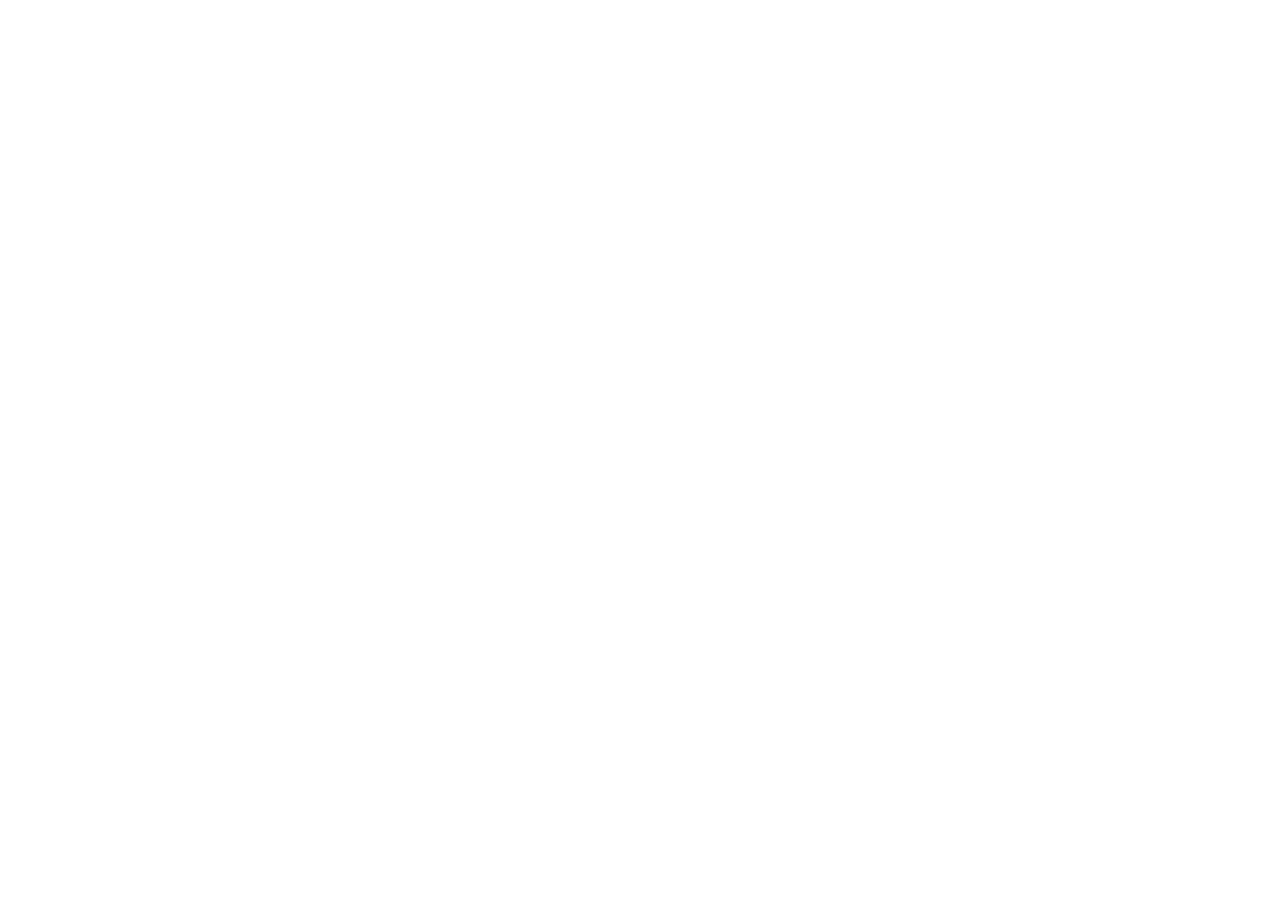
==== commit 50c2624c: "Redirect to new website" ====
--- a/index.html
+++ b/index.html
@@ -1,227 +1 @@
-<!DOCTYPE html>
-<html  >
-<head>
-  <!-- Site made with Mobirise Website Builder v5.4.1, https://mobirise.com -->
-  <meta charset="UTF-8">
-  <meta http-equiv="X-UA-Compatible" content="IE=edge">
-  <meta name="generator" content="Mobirise v5.4.1, mobirise.com">
-  <meta name="viewport" content="width=device-width, initial-scale=1, minimum-scale=1">
-  <link rel="shortcut icon" href="assets/images/icon.png" type="image/x-icon">
-  <meta name="description" content="">
-  
-  
-  <title>Home</title>
-  <link rel="stylesheet" href="assets/web/assets/mobirise-icons/mobirise-icons.css">
-  <link rel="stylesheet" href="assets/bootstrap/css/bootstrap.min.css">
-  <link rel="stylesheet" href="assets/bootstrap/css/bootstrap-grid.min.css">
-  <link rel="stylesheet" href="assets/bootstrap/css/bootstrap-reboot.min.css">
-  <link rel="stylesheet" href="assets/tether/tether.min.css">
-  <link rel="stylesheet" href="assets/dropdown/css/style.css">
-  <link rel="stylesheet" href="assets/socicon/css/styles.css">
-  <link rel="stylesheet" href="assets/theme/css/style.css">
-  <link rel="preload" href="https://fonts.googleapis.com/css?family=Rubik:300,300i,400,400i,500,500i,700,700i,900,900i&display=swap" as="style" onload="this.onload=null;this.rel='stylesheet'">
-  <noscript><link rel="stylesheet" href="https://fonts.googleapis.com/css?family=Rubik:300,300i,400,400i,500,500i,700,700i,900,900i&display=swap"></noscript>
-  <link rel="preload" as="style" href="assets/mobirise/css/mbr-additional.css"><link rel="stylesheet" href="assets/mobirise/css/mbr-additional.css" type="text/css">
-  
-  
-  
-  
-</head>
-<body>
-  
-  <section class="menu cid-rv4hzcJgWl" once="menu" id="menu1-0">
-
-    
-
-    <nav class="navbar navbar-expand beta-menu navbar-dropdown align-items-center navbar-fixed-top collapsed">
-        <button class="navbar-toggler navbar-toggler-right" type="button" data-toggle="collapse" data-target="#navbarSupportedContent" aria-controls="navbarSupportedContent" aria-expanded="false" aria-label="Toggle navigation">
-            <div class="hamburger">
-                <span></span>
-                <span></span>
-                <span></span>
-                <span></span>
-            </div>
-        </button>
-        <div class="menu-logo">
-            <div class="navbar-brand">
-                <span class="navbar-logo">
-                    
-                         <a href="index.html"><img src="assets/images/logocolors.png" alt="" title="" style="height: 3.8rem;"></a>
-                    
-                </span>
-                
-            </div>
-        </div>
-        <div class="collapse navbar-collapse" id="navbarSupportedContent">
-            
-            
-        </div>
-    </nav>
-</section>
-
-<section class="cid-rv4hCb0ZAj" id="header2-1">
-
-    
-
-    
-
-    <div class="container align-center">
-        <div class="row justify-content-md-center">
-            <div class="mbr-white col-md-10">
-                <h1 class="mbr-section-title mbr-bold pb-3 mbr-fonts-style display-1"><br><br><br></h1>
-                <h3 class="mbr-section-subtitle align-center mbr-light pb-3 mbr-fonts-style display-2"><br><br></h3>
-                
-                
-            </div>
-        </div>
-    </div>
-    
-</section>
-
-<section class="header3 cid-rwAGPTjHZg" id="header3-w">
-
-    
-
-    
-
-    <div class="container">
-        <div class="media-container-row">
-            <div class="mbr-figure" style="width: 100%;">
-                <img src="assets/images/0-1.png" alt="" title="">
-            </div>
-
-            <div class="media-content">
-                <h1 class="mbr-section-title mbr-white pb-3 mbr-fonts-style display-1"><strong>
-                    MEDIA</strong></h1>
-                
-                <div class="mbr-section-text mbr-white pb-3 ">
-                    <p class="mbr-text mbr-fonts-style display-5">Covers, Images, and screenshots taken in-game</p>
-                </div>
-                <div class="mbr-section-btn"><a class="btn btn-md btn-white-outline display-4" href="media.html">Take a look</a></div>
-            </div>
-        </div>
-    </div>
-
-</section>
-
-<section class="header3 cid-rwAHjD47vp" id="header3-x">
-
-    
-
-    
-
-    <div class="container">
-        <div class="media-container-row">
-            <div class="mbr-figure" style="width: 100%;">
-                <img src="assets/images/4.png" alt="" title="">
-            </div>
-
-            <div class="media-content">
-                <h1 class="mbr-section-title mbr-white pb-3 mbr-fonts-style display-1"><strong>
-                    STYLE</strong></h1>
-                
-                <div class="mbr-section-text mbr-white pb-3 ">
-                    <p class="mbr-text mbr-fonts-style display-5">ALL NEON!!!<br>NEOSQUARE combines two words together, Neon and square..</p>
-                </div>
-                
-            </div>
-        </div>
-    </div>
-
-</section>
-
-<section class="header3 cid-rwAIuv0WbH" id="header3-z">
-
-    
-
-    
-
-    <div class="container">
-        <div class="media-container-row">
-            <div class="mbr-figure" style="width: 100%;">
-                <img src="assets/images/3.png" alt="" title="">
-            </div>
-
-            <div class="media-content">
-                <h1 class="mbr-section-title mbr-white pb-3 mbr-fonts-style display-1"><strong>
-                    ENDLESS GAMEPLAY</strong></h1>
-                
-                <div class="mbr-section-text mbr-white pb-3 ">
-                    <p class="mbr-text mbr-fonts-style display-5">
-                        Master the neoniverse and dodge as many obstacles as you can.</p>
-                </div>
-                
-            </div>
-        </div>
-    </div>
-
-</section>
-
-<section class="header3 cid-rwAHXWSaeE" id="header3-y">
-
-    
-
-    
-
-    <div class="container">
-        <div class="media-container-row">
-            <div class="mbr-figure" style="width: 100%;">
-                <img src="assets/images/2.png" alt="" title="">
-            </div>
-
-            <div class="media-content">
-                <h1 class="mbr-section-title mbr-white pb-3 mbr-fonts-style display-1"><strong>
-                    UI DESIGN</strong></h1>
-                
-                <div class="mbr-section-text mbr-white pb-3 ">
-                    <p class="mbr-text mbr-fonts-style display-5">
-                        From game to main menu, everything is neon and shiny.</p>
-                </div>
-                
-            </div>
-        </div>
-    </div>
-
-</section>
-
-<section class="cid-sMdaYFres6" id="footer5-19">
-
-    
-
-    
-
-    <div class="container">
-        <div class="media-container-row">
-            <div class="col-md-3">
-                <div class="media-wrap">
-                    <a href="https://gamerpirate.github.io/" target="_blank">
-                       <img src="assets/images/gamer-pirate-logo-fixed-square.png" alt="" title="">
-                    </a>
-                </div>
-            </div>
-            <div class="col-md-9">
-                <p class="mbr-text align-right links mbr-fonts-style display-7"><a href="index.html">Home</a>&nbsp; &nbsp;<a href="media.html">Media</a>&nbsp; &nbsp;<a href="privacypolicy.html">Privacy Policy</a> &nbsp;&nbsp;<br><br>NEOSQUARE is a trademark by Gamer Pirate Games</p>
-            </div>
-        </div>
-        <div class="footer-lower">
-            <div class="media-container-row">
-                <div class="col-md-12">
-                    <hr>
-                </div>
-            </div>
-            <div class="media-container-row mbr-white">
-                <div class="col-md-6 copyright">
-                    <p class="mbr-text mbr-fonts-style display-7">
-                        Gamer Pirate Games - 2021</p>
-                </div>
-                <div class="col-md-6">
-                    
-                </div>
-            </div>
-        </div>
-    </div>
-</section><section style="background-color: #fff; font-family: -apple-system, BlinkMacSystemFont, 'Segoe UI', 'Roboto', 'Helvetica Neue', Arial, sans-serif; color:#aaa; font-size:12px; padding: 0; align-items: center; display: flex;"><a href="https://mobirise.site/j" style="flex: 1 1; height: 3rem; padding-left: 1rem;"></a><p style="flex: 0 0 auto; margin:0; padding-right:1rem;">Website <a href="https://mobirise.site/f" style="color:#aaa;">was started</a> with Mobirise</p></section><script src="assets/popper/popper.min.js"></script>  <script src="assets/web/assets/jquery/jquery.min.js"></script>  <script src="assets/bootstrap/js/bootstrap.min.js"></script>  <script src="assets/tether/tether.min.js"></script>  <script src="assets/smoothscroll/smooth-scroll.js"></script>  <script src="assets/dropdown/js/nav-dropdown.js"></script>  <script src="assets/dropdown/js/navbar-dropdown.js"></script>  <script src="assets/touchswipe/jquery.touch-swipe.min.js"></script>  <script src="assets/theme/js/script.js"></script>  
-  
-  
-</body>
-</html>+<!doctype html><html lang="en"><head><meta charset="utf-8"/><link rel="icon" href="/favicon.ico"/><meta name="viewport" content="width=device-width,initial-scale=1"/><meta name="theme-color" content="#000000"/><meta name="IntenseNation" content="Website it under construction"/><link rel="apple-touch-icon" href="/logo192.png"/><link rel="manifest" href="/manifest.json"/><title>IntenseNation</title><script defer="defer" src="/static/js/main.e6d26dc4.js"></script><link href="/static/css/main.99546be3.css" rel="stylesheet"></head><body><div id="root"></div></body></html>--- a/static/css/main.99546be3.css
+++ b/static/css/main.99546be3.css
@@ -0,0 +1,2 @@
+body{-webkit-font-smoothing:antialiased;-moz-osx-font-smoothing:grayscale;font-family:-apple-system,BlinkMacSystemFont,Segoe UI,Roboto,Oxygen,Ubuntu,Cantarell,Fira Sans,Droid Sans,Helvetica Neue,sans-serif;margin:0}code{font-family:source-code-pro,Menlo,Monaco,Consolas,Courier New,monospace}.App{text-align:center}.App-logo{height:33vmin;pointer-events:none}@media (prefers-reduced-motion:no-preference){.App-logo{-webkit-animation:App-logo-spin 8s infinite alternate;animation:App-logo-spin 8s infinite alternate}}.App-header{align-items:center;background-color:#000;color:#fff;display:flex;flex-direction:column;font-size:calc(10px + 2vmin);justify-content:center;min-height:100vh}.App-link{color:#c00000}@-webkit-keyframes App-logo-spin{0%{-webkit-transform:translate(-20px);transform:translate(-20px)}to{-webkit-transform:translate(20px);transform:translate(20px)}}@keyframes App-logo-spin{0%{-webkit-transform:translate(-20px);transform:translate(-20px)}to{-webkit-transform:translate(20px);transform:translate(20px)}}
+/*# sourceMappingURL=main.99546be3.css.map*/